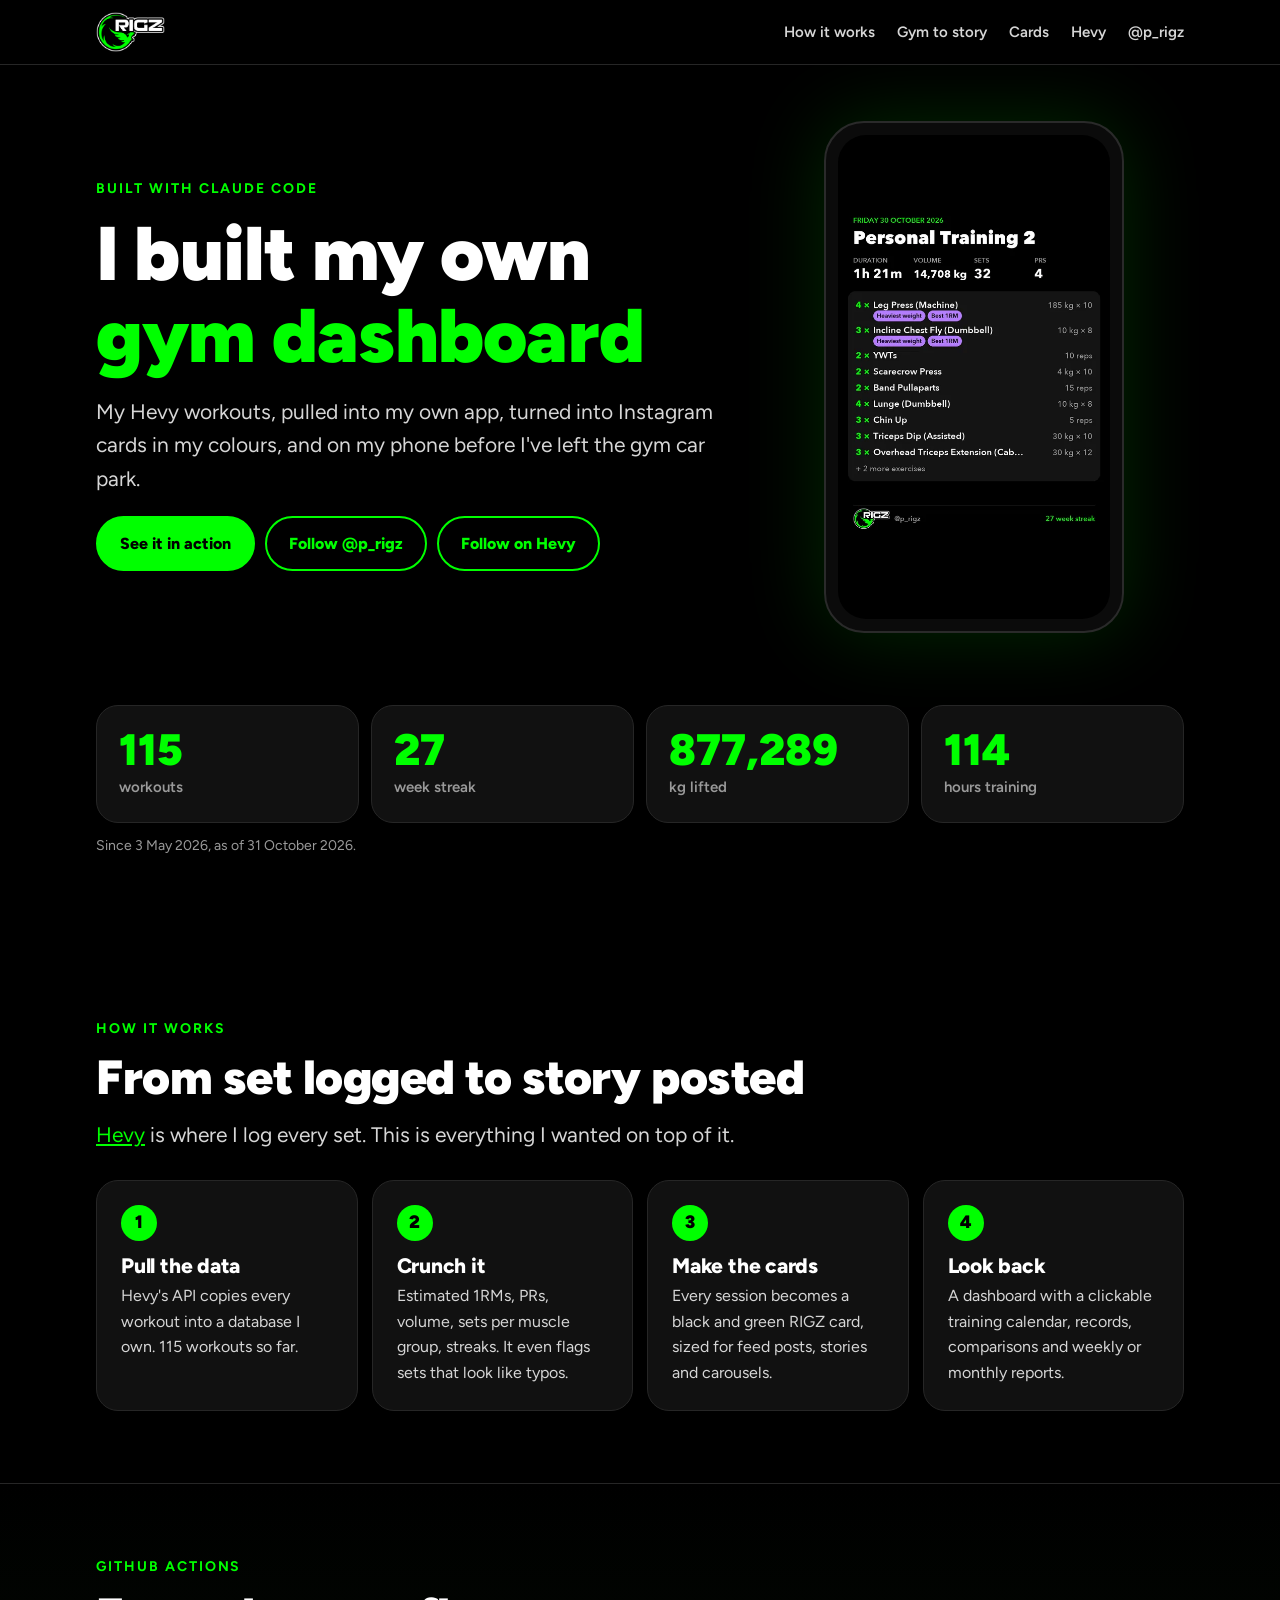
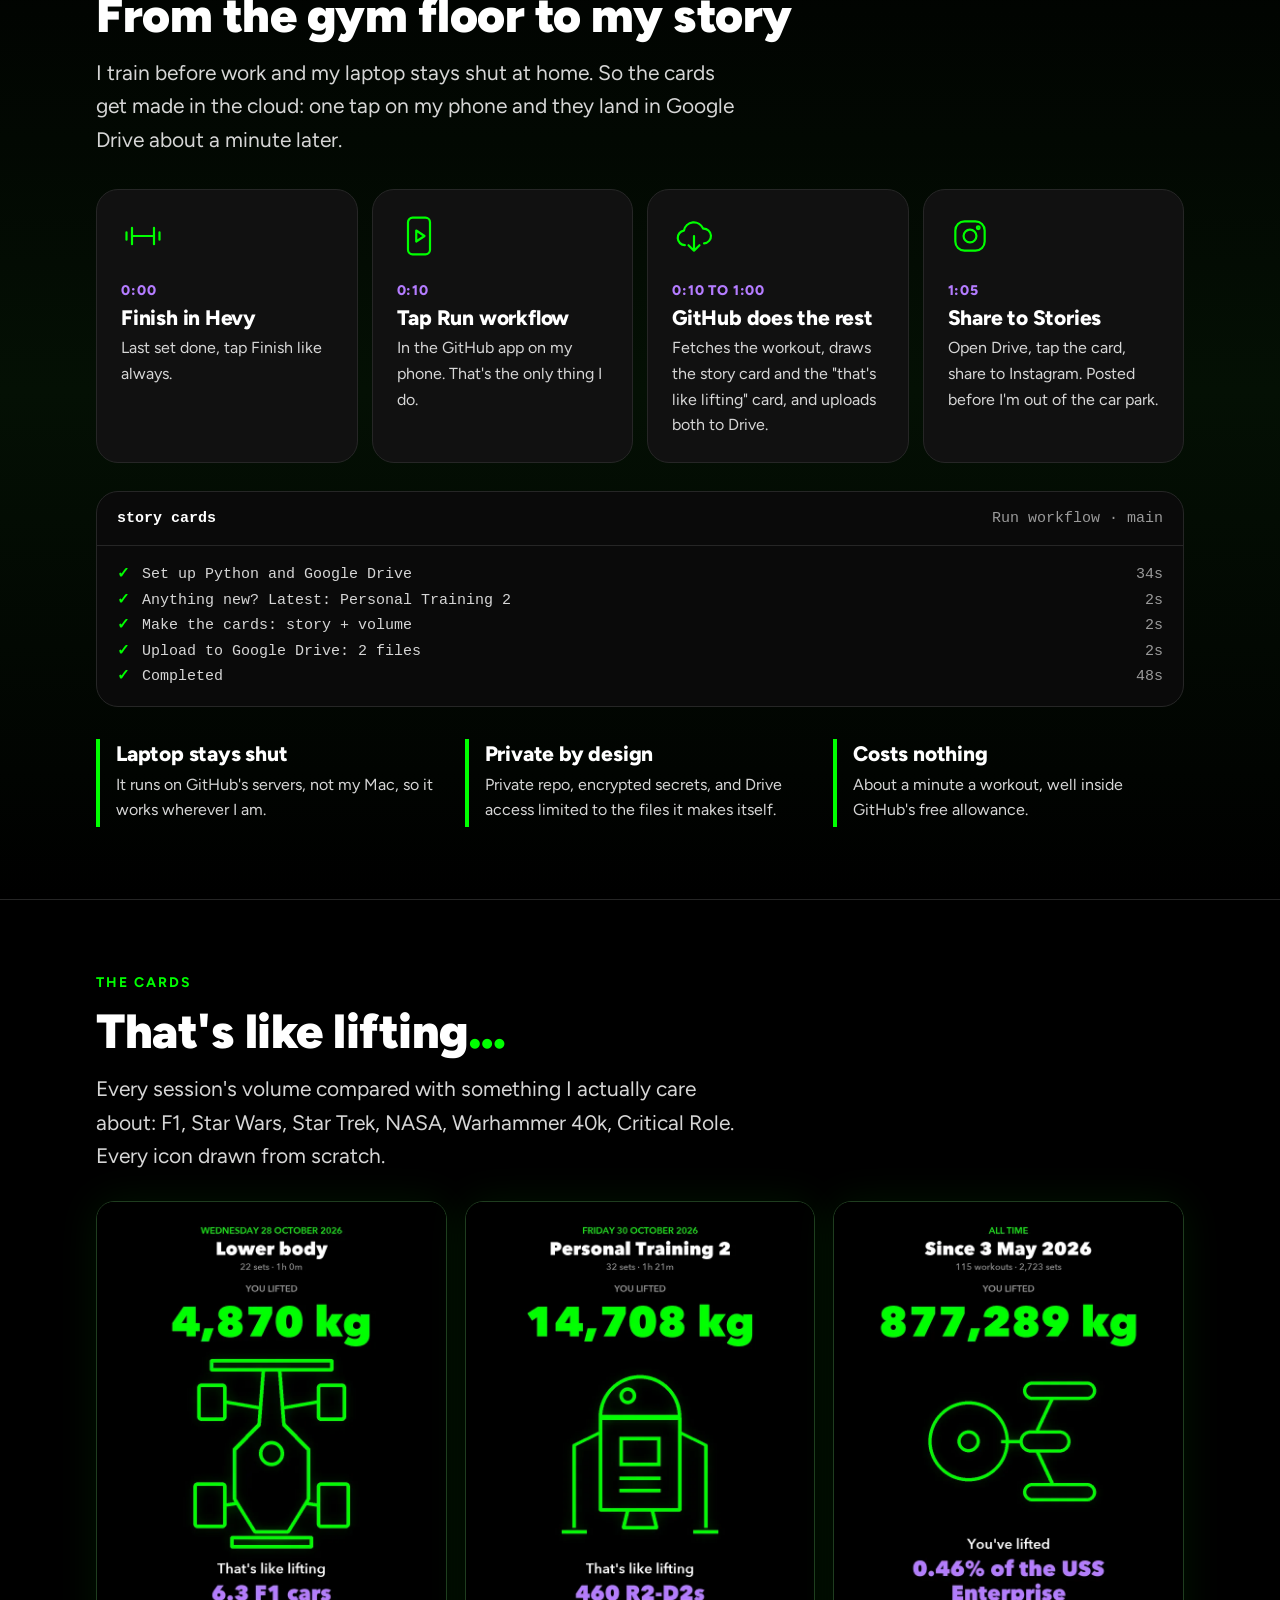
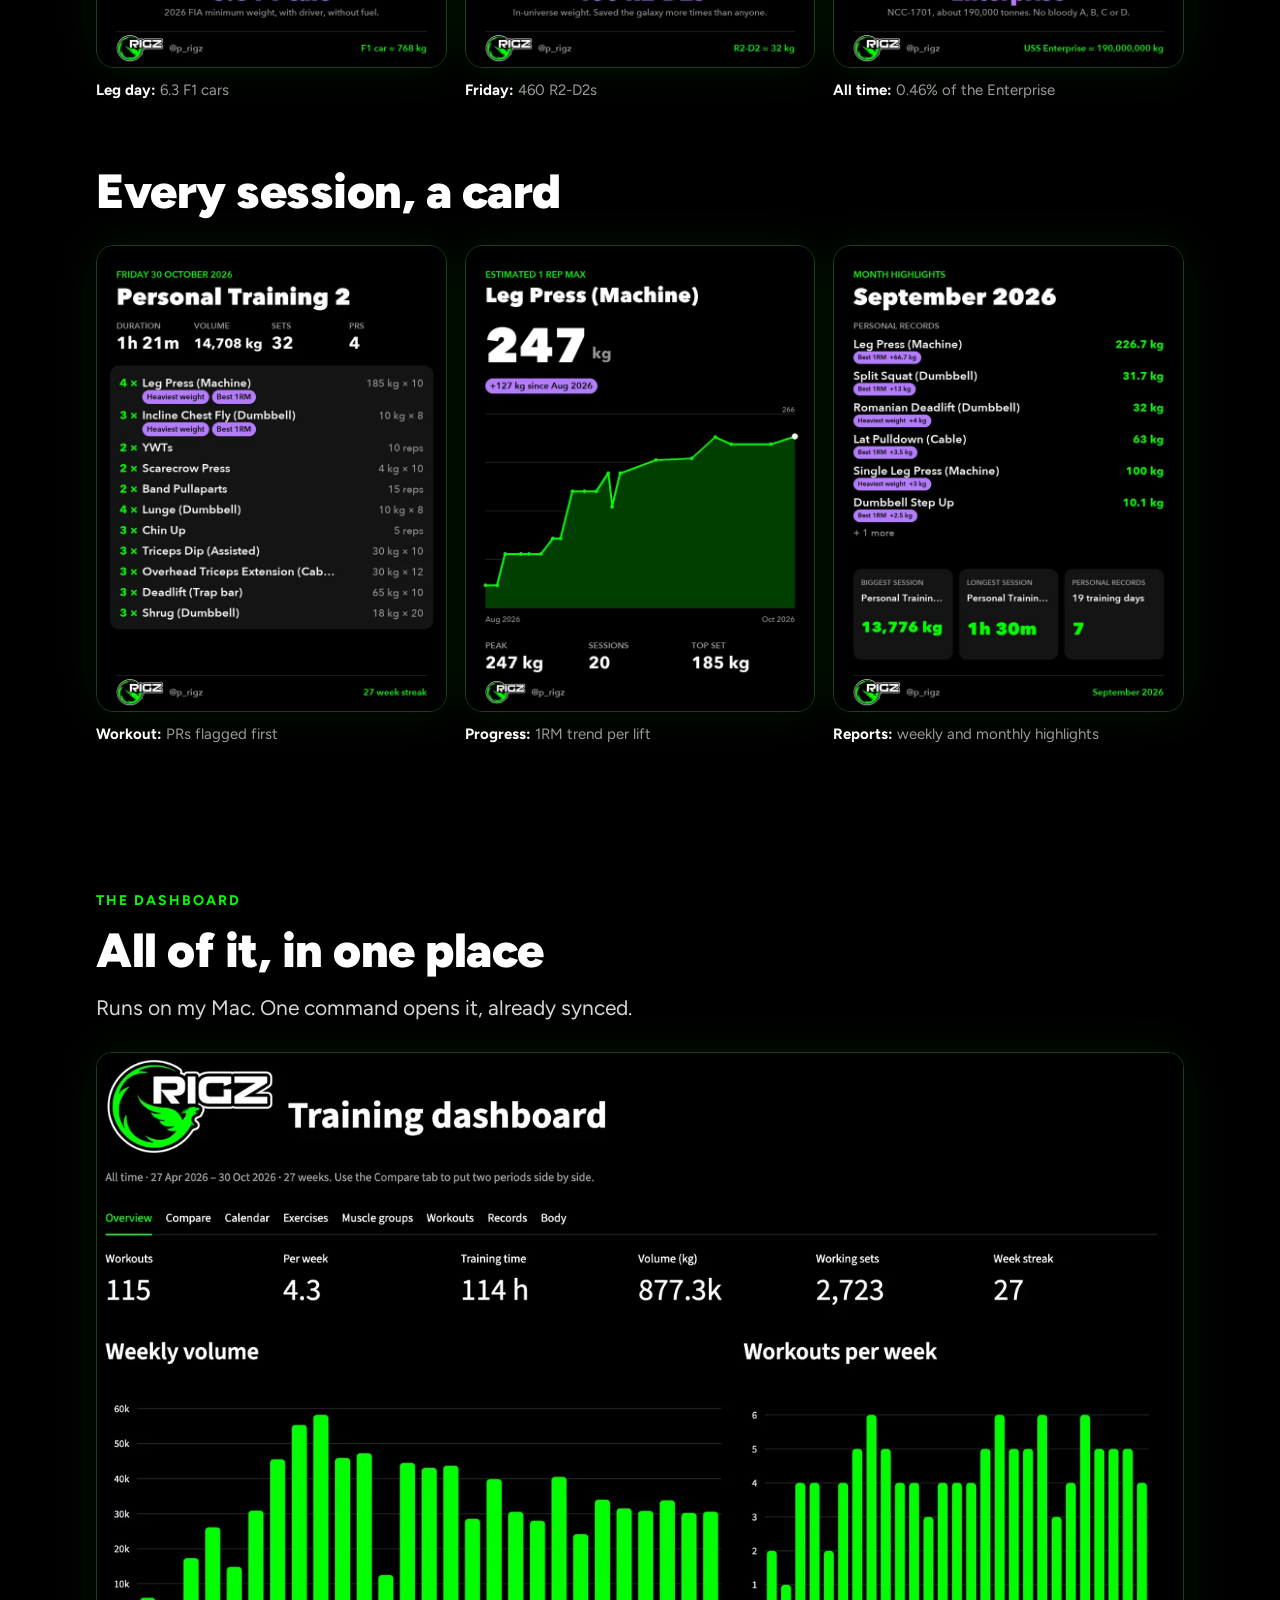
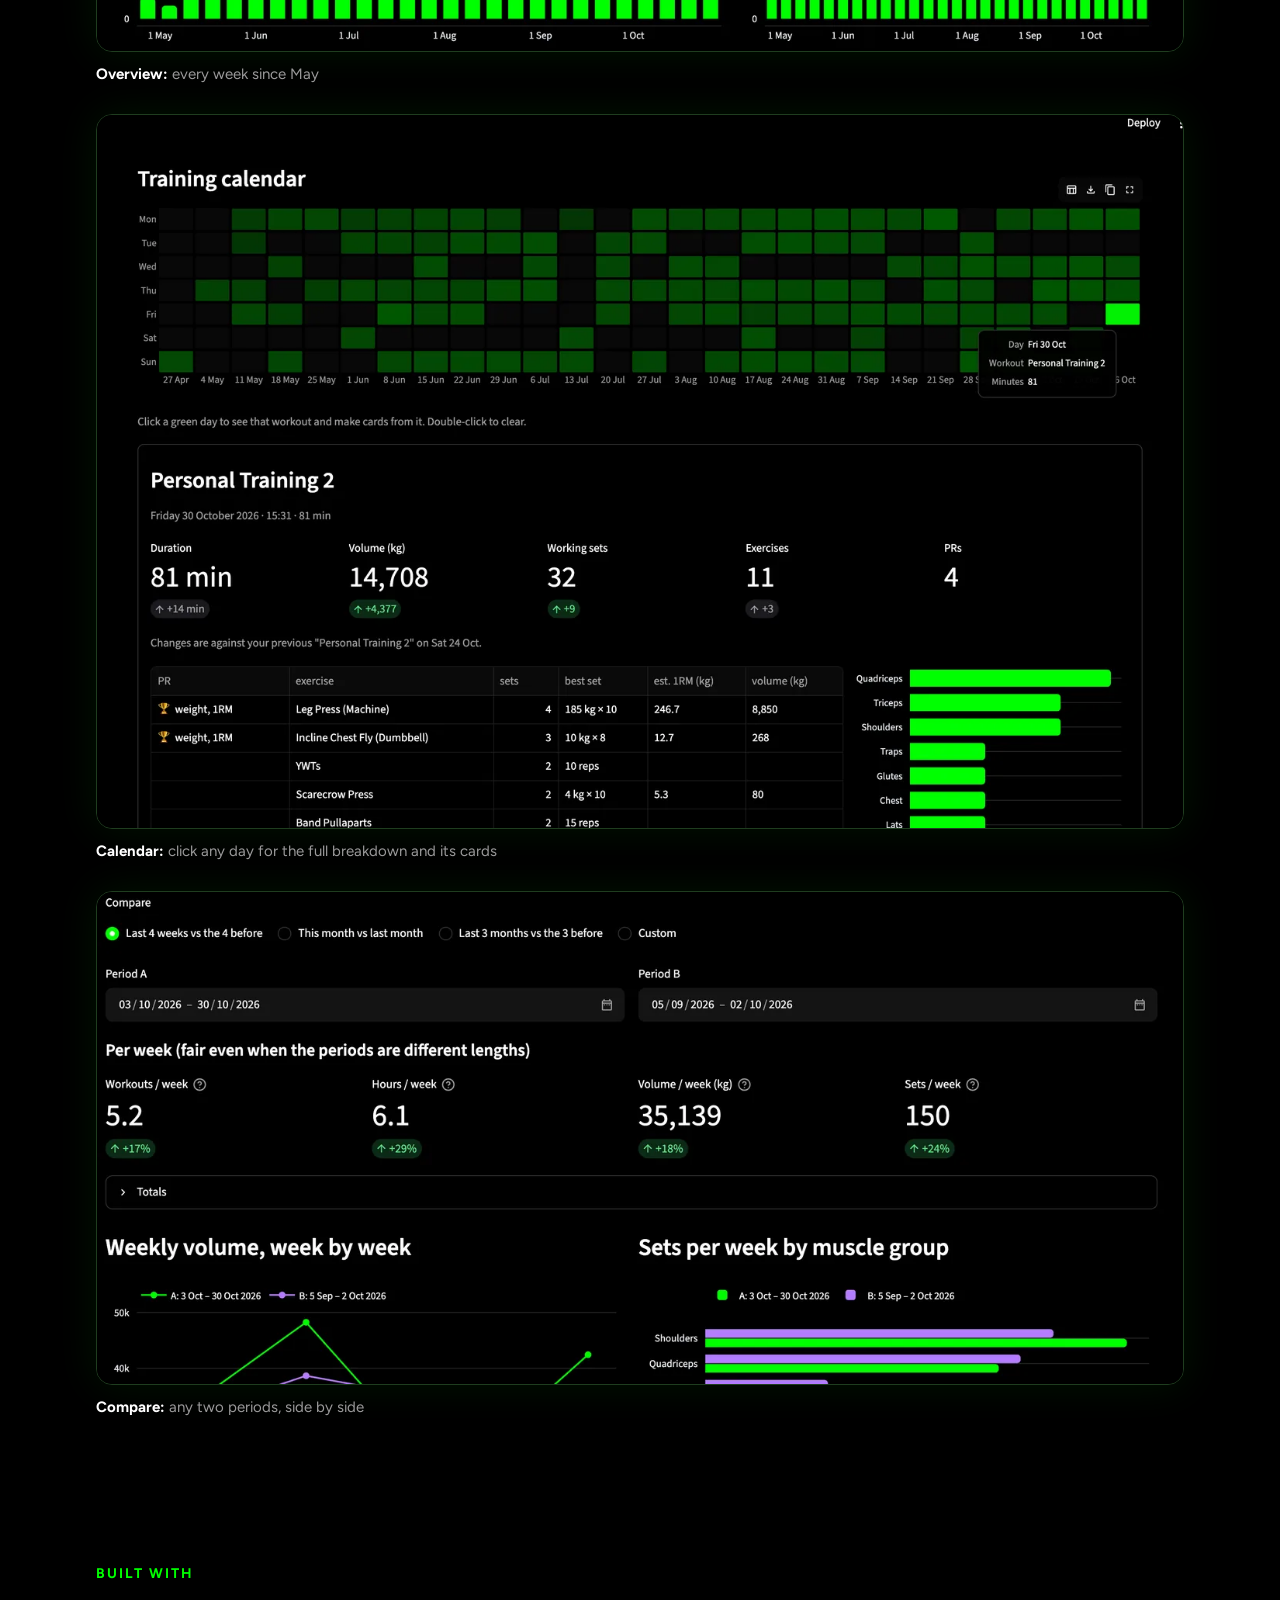
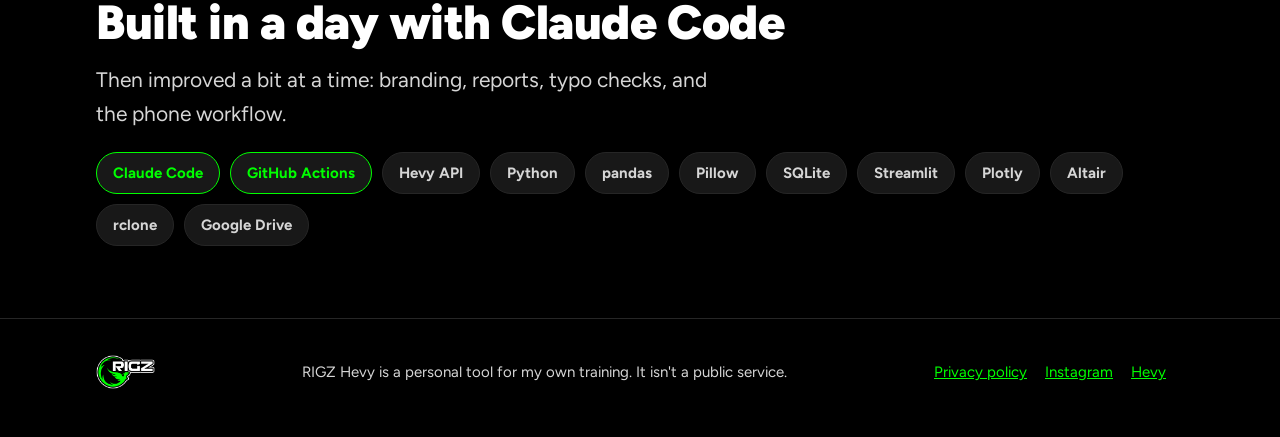
==== index.html @ 4d1dce76 "Link Hevy profile in header, hero, how it works, footer and README Co-Authored-By: Claude Opus 5.5 <" ====
<!doctype html>
<html lang="en">
<head>
<meta charset="utf-8">
<meta name="viewport" content="width=device-width, initial-scale=1">
<title>RIGZ Hevy · I built my own gym dashboard</title>
<meta name="description" content="RIGZ Hevy: a personal tool that turns my Hevy workouts into stats, a dashboard and Instagram cards, straight from my phone.">
<meta property="og:title" content="I built my own gym dashboard">
<meta property="og:description" content="My Hevy workouts, made into Instagram cards straight from my phone.">
<meta property="og:image" content="https://p-rigz.github.io/img/og.png">
<meta property="og:url" content="https://p-rigz.github.io/">
<meta name="twitter:card" content="summary_large_image">
<meta name="theme-color" content="#000000">
<link rel="icon" href="img/favicon.png">
<link rel="stylesheet" href="style.css">
</head>
<body>

<header class="top">
  <div class="wrap">
    <a href="#"><img src="img/logo.png" alt="RIGZ" width="70" height="40"></a>
    <nav>
      <a class="hide-sm" href="#how">How it works</a>
      <a class="hide-sm" href="#gym">Gym to story</a>
      <a class="hide-sm" href="#cards">Cards</a>
      <a href="https://hevy.com/user/prigz">Hevy</a>
      <a href="https://www.instagram.com/p_rigz/">@p_rigz</a>
    </nav>
  </div>
</header>

<section class="hero">
  <div class="wrap grid">
    <div>
      <p class="kicker">Built with Claude Code</p>
      <h1>I built my own <span class="g">gym dashboard</span></h1>
      <p class="lead">My Hevy workouts, pulled into my own app, turned into Instagram cards in my colours, and on my phone before I've left the gym car park.</p>
      <a class="btn solid" href="#gym">See it in action</a><a class="btn ghost" href="https://www.instagram.com/p_rigz/">Follow @p_rigz</a><a class="btn ghost" href="https://hevy.com/user/prigz">Follow on Hevy</a>
    </div>
    <div class="phone">
      <img src="img/story.webp" alt="Story card for Personal Training 2: 1 hour 21 minutes, 14,708 kg, 32 sets, 4 PRs, with every exercise and best set listed" width="540" height="960" fetchpriority="high">
    </div>
  </div>
</section>

<section style="padding-top: 0">
  <div class="wrap">
    <div class="stats">
      <div class="stat"><b>115</b><span>workouts</span></div>
      <div class="stat"><b>27</b><span>week streak</span></div>
      <div class="stat"><b>877,289</b><span>kg lifted</span></div>
      <div class="stat"><b>114</b><span>hours training</span></div>
    </div>
    <p class="note">Since 3 May 2026, as of 31 October 2026.</p>
  </div>
</section>

<section id="how">
  <div class="wrap">
    <p class="kicker">How it works</p>
    <h2>From set logged to story posted</h2>
    <p class="lead"><a href="https://hevy.com/user/prigz">Hevy</a> is where I log every set. This is everything I wanted on top of it.</p>
    <div class="steps">
      <div class="step"><div class="n">1</div><h3>Pull the data</h3><p>Hevy's API copies every workout into a database I own. 115 workouts so far.</p></div>
      <div class="step"><div class="n">2</div><h3>Crunch it</h3><p>Estimated 1RMs, PRs, volume, sets per muscle group, streaks. It even flags sets that look like typos.</p></div>
      <div class="step"><div class="n">3</div><h3>Make the cards</h3><p>Every session becomes a black and green RIGZ card, sized for feed posts, stories and carousels.</p></div>
      <div class="step"><div class="n">4</div><h3>Look back</h3><p>A dashboard with a clickable training calendar, records, comparisons and weekly or monthly reports.</p></div>
    </div>
  </div>
</section>

<section id="gym" class="feature">
  <div class="wrap">
    <p class="kicker">GitHub Actions</p>
    <h2>From the gym floor to my story</h2>
    <p class="lead">I train before work and my laptop stays shut at home. So the cards get made in the cloud: one tap on my phone and they land in Google Drive about a minute later.</p>

    <div class="flow">
      <div class="card">
        <svg viewBox="0 0 48 48" aria-hidden="true"><path d="M6 20v8M12 15v18M12 24h24M36 15v18M42 20v8"/></svg>
        <div class="when">0:00</div>
        <h3>Finish in Hevy</h3>
        <p>Last set done, tap Finish like always.</p>
      </div>
      <div class="card">
        <svg viewBox="0 0 48 48" aria-hidden="true"><rect x="12" y="4" width="24" height="40" rx="5"/><path d="M21 18l9 6-9 6z"/></svg>
        <div class="when">0:10</div>
        <h3>Tap Run workflow</h3>
        <p>In the GitHub app on my phone. That's the only thing I do.</p>
      </div>
      <div class="card">
        <svg viewBox="0 0 48 48" aria-hidden="true"><path d="M14 34a8 8 0 0 1-1-15.9A11 11 0 0 1 34 16a8 8 0 0 1 1 16"/><path d="M24 24v16M18 34l6 6 6-6"/></svg>
        <div class="when">0:10 to 1:00</div>
        <h3>GitHub does the rest</h3>
        <p>Fetches the workout, draws the story card and the "that's like lifting" card, and uploads both to Drive.</p>
      </div>
      <div class="card">
        <svg viewBox="0 0 48 48" aria-hidden="true"><rect x="8" y="8" width="32" height="32" rx="10"/><circle cx="24" cy="24" r="7"/><circle cx="33" cy="15" r="1.5"/></svg>
        <div class="when">1:05</div>
        <h3>Share to Stories</h3>
        <p>Open Drive, tap the card, share to Instagram. Posted before I'm out of the car park.</p>
      </div>
    </div>

    <div class="run" role="img" aria-label="A real workflow run: set up, check for a new workout, make the cards, upload to Google Drive, completed in 48 seconds">
      <div class="bar"><b>story cards</b><span>Run workflow · main</span></div>
      <ol>
        <li>Set up Python and Google Drive <span>34s</span></li>
        <li>Anything new? Latest: Personal Training 2 <span>2s</span></li>
        <li>Make the cards: story + volume <span>2s</span></li>
        <li>Upload to Google Drive: 2 files <span>2s</span></li>
        <li>Completed <span>48s</span></li>
      </ol>
    </div>

    <div class="points">
      <div><h3>Laptop stays shut</h3><p>It runs on GitHub's servers, not my Mac, so it works wherever I am.</p></div>
      <div><h3>Private by design</h3><p>Private repo, encrypted secrets, and Drive access limited to the files it makes itself.</p></div>
      <div><h3>Costs nothing</h3><p>About a minute a workout, well inside GitHub's free allowance.</p></div>
    </div>
  </div>
</section>

<section id="cards">
  <div class="wrap">
    <p class="kicker">The cards</p>
    <h2>That's like lifting<span class="g">…</span></h2>
    <p class="lead">Every session's volume compared with something I actually care about: F1, Star Wars, Star Trek, NASA, Warhammer 40k, Critical Role. Every icon drawn from scratch.</p>
    <div class="gallery">
      <figure><img src="img/vol-f1.webp" alt="Volume card: 4,870 kg is like lifting 6.3 F1 cars" width="720" height="960" loading="lazy"><figcaption><b>Leg day:</b> 6.3 F1 cars</figcaption></figure>
      <figure><img src="img/vol-r2d2.webp" alt="Volume card: 14,708 kg is like lifting 460 R2-D2s" width="720" height="960" loading="lazy"><figcaption><b>Friday:</b> 460 R2-D2s</figcaption></figure>
      <figure><img src="img/vol-enterprise.webp" alt="Volume card: 877,289 kg all time is 0.46% of the USS Enterprise" width="720" height="960" loading="lazy"><figcaption><b>All time:</b> 0.46% of the Enterprise</figcaption></figure>
    </div>

    <h2 class="subhead">Every session, a card</h2>
    <div class="gallery">
      <figure><img src="img/workout.webp" alt="Workout card listing each exercise with PRs flagged first" width="720" height="960" loading="lazy"><figcaption><b>Workout:</b> PRs flagged first</figcaption></figure>
      <figure><img src="img/progress.webp" alt="Progress card: Leg Press estimated 1RM trend" width="720" height="960" loading="lazy"><figcaption><b>Progress:</b> 1RM trend per lift</figcaption></figure>
      <figure><img src="img/highlights.webp" alt="Monthly highlights card for September 2026 listing personal records" width="720" height="960" loading="lazy"><figcaption><b>Reports:</b> weekly and monthly highlights</figcaption></figure>
    </div>
  </div>
</section>

<section id="dashboard">
  <div class="wrap">
    <p class="kicker">The dashboard</p>
    <h2>All of it, in one place</h2>
    <p class="lead">Runs on my Mac. One command opens it, already synced.</p>
    <div class="shots">
      <figure><img src="img/dash-overview.webp" alt="Dashboard overview: 115 workouts, 4.3 per week, 114 hours, weekly volume and workouts per week charts" width="1400" height="771" loading="lazy"><figcaption><b>Overview:</b> every week since May</figcaption></figure>
      <figure><img src="img/dash-calendar.webp" alt="Training calendar with a day selected, showing that session's stats and exercises" width="1400" height="919" loading="lazy"><figcaption><b>Calendar:</b> click any day for the full breakdown and its cards</figcaption></figure>
      <figure><img src="img/dash-compare.webp" alt="Compare tab: last 4 weeks against the 4 before, per-week rates and charts" width="1400" height="634" loading="lazy"><figcaption><b>Compare:</b> any two periods, side by side</figcaption></figure>
    </div>
  </div>
</section>

<section id="built">
  <div class="wrap">
    <p class="kicker">Built with</p>
    <h2>Built in a day with Claude Code</h2>
    <p class="lead">Then improved a bit at a time: branding, reports, typo checks, and the phone workflow.</p>
    <div class="chips">
      <span class="hl">Claude Code</span><span class="hl">GitHub Actions</span><span>Hevy API</span><span>Python</span><span>pandas</span>
      <span>Pillow</span><span>SQLite</span><span>Streamlit</span><span>Plotly</span><span>Altair</span><span>rclone</span><span>Google Drive</span>
    </div>
  </div>
</section>

<footer>
  <div class="wrap">
    <img src="img/logo.png" alt="RIGZ" width="59" height="34">
    <p style="margin:0">RIGZ Hevy is a personal tool for my own training. It isn't a public service.</p>
    <nav><a href="privacy.html">Privacy policy</a><a href="https://www.instagram.com/p_rigz/">Instagram</a><a href="https://hevy.com/user/prigz">Hevy</a></nav>
  </div>
</footer>

</body>
</html>
---- style.css ----
@font-face {
  font-family: "Figtree";
  src: url("fonts/Figtree.ttf") format("truetype");
  font-weight: 300 900;
  font-display: swap;
}

:root {
  color-scheme: dark;
  --bg: #000;
  --panel: #111;
  --panel-2: #181818;
  --line: #262626;
  --text: #fff;
  --soft: #d6d6d6;
  --muted: #9a9a9a;
  --green: #00ff00;
  --violet: #b47cff;
  --radius: 22px;
}

* { box-sizing: border-box; }
html { scroll-behavior: smooth; }
body {
  margin: 0;
  background: var(--bg);
  color: var(--text);
  font: 18px/1.6 "Figtree", -apple-system, "Segoe UI", Roboto, Helvetica, Arial, sans-serif;
  -webkit-font-smoothing: antialiased;
}
img { max-width: 100%; height: auto; display: block; }
a { color: var(--green); }
.g { color: var(--green); }
.v { color: var(--violet); }

.wrap { max-width: 1120px; margin: 0 auto; padding: 0 16px; }
section { padding: 72px 0; }
.kicker {
  font-size: 14px; font-weight: 700; letter-spacing: .14em; text-transform: uppercase;
  color: var(--green); margin: 0 0 12px;
}
h1, h2, h3 { line-height: 1.08; margin: 0; letter-spacing: -0.01em; }
h1 { font-size: clamp(40px, 8vw, 76px); font-weight: 900; }
h2 { font-size: clamp(30px, 5vw, 48px); font-weight: 900; margin-bottom: 14px; }
h3 { font-size: 21px; font-weight: 800; margin-bottom: 6px; }
p { color: var(--soft); margin: 0 0 16px; }
.lead { font-size: clamp(18px, 2.4vw, 21px); max-width: 640px; }

/* Header */
.top {
  position: sticky; top: 0; z-index: 10;
  background: rgba(0, 0, 0, .82); backdrop-filter: blur(10px);
  border-bottom: 1px solid var(--line);
}
.top .wrap { display: flex; align-items: center; justify-content: space-between; height: 64px; }
.top img { height: 40px; width: auto; }
.top nav { display: flex; gap: 22px; align-items: center; }
.top nav a { color: var(--soft); text-decoration: none; font-size: 15px; font-weight: 600; }
.top nav a:hover { color: var(--green); }
.top nav .hide-sm { display: none; }
@media (min-width: 760px) { .top nav .hide-sm { display: inline; } }

.btn {
  display: inline-block; padding: 13px 22px; border-radius: 999px; font-weight: 800; font-size: 16px;
  text-decoration: none; border: 2px solid var(--green); margin: 4px 10px 4px 0;
}
.btn.solid { background: var(--green); color: #000; }
.btn.ghost { color: var(--green); }

/* Hero */
.hero { padding-top: 56px; }
.hero .grid { display: grid; gap: 40px; align-items: center; }
@media (min-width: 900px) { .hero .grid { grid-template-columns: 1.2fr .8fr; } }
.hero .lead { margin-top: 18px; }
.phone {
  width: min(300px, 78vw); margin: 0 auto; padding: 12px; border-radius: 40px;
  background: #0b0b0b; border: 2px solid #2a2a2a;
  box-shadow: 0 0 80px rgba(0, 255, 0, .16), 0 30px 60px rgba(0, 0, 0, .6);
}
.phone img { border-radius: 28px; }

/* Stats */
.stats { display: grid; grid-template-columns: repeat(2, 1fr); gap: 12px; }
@media (min-width: 760px) { .stats { grid-template-columns: repeat(4, 1fr); } }
.stat { background: var(--panel); border: 1px solid var(--line); border-radius: var(--radius); padding: 22px; }
.stat b { display: block; font-size: clamp(30px, 4.6vw, 44px); font-weight: 900; color: var(--green); line-height: 1; }
.stat span { color: var(--muted); font-size: 15px; font-weight: 600; }
.note { color: var(--muted); font-size: 14px; margin-top: 12px; }

/* Steps */
.steps { display: grid; gap: 14px; margin-top: 28px; }
@media (min-width: 760px) { .steps { grid-template-columns: repeat(2, 1fr); } }
@media (min-width: 1040px) { .steps { grid-template-columns: repeat(4, 1fr); } }
.step { background: var(--panel); border: 1px solid var(--line); border-radius: var(--radius); padding: 24px; }
.step .n {
  display: inline-grid; place-items: center; width: 36px; height: 36px; border-radius: 50%;
  background: var(--green); color: #000; font-weight: 900; margin-bottom: 14px;
}
.step p { font-size: 16px; margin: 0; }

/* Gym-to-story feature */
.feature { background: linear-gradient(180deg, #000 0%, #041004 50%, #000 100%); border-block: 1px solid var(--line); }
.flow { display: grid; gap: 14px; margin-top: 32px; }
@media (min-width: 760px) { .flow { grid-template-columns: repeat(2, 1fr); } }
@media (min-width: 1040px) { .flow { grid-template-columns: repeat(4, 1fr); } }
.flow .card { background: var(--panel); border: 1px solid var(--line); border-radius: var(--radius); padding: 24px; }
.flow .card svg {
  width: 44px; height: 44px; stroke: var(--green); fill: none; stroke-width: 2.4;
  stroke-linecap: round; stroke-linejoin: round; margin-bottom: 14px;
}
.flow .card .when { color: var(--violet); font-weight: 800; font-size: 14px; letter-spacing: .06em; text-transform: uppercase; margin-bottom: 4px; }
.flow .card p { font-size: 16px; margin: 6px 0 0; }
.run {
  margin-top: 28px; background: #0a0a0a; border: 1px solid var(--line); border-radius: var(--radius);
  font: 15px/1.7 ui-monospace, SFMono-Regular, Menlo, monospace; overflow: hidden;
}
.run .bar { display: flex; justify-content: space-between; gap: 12px; padding: 14px 20px; border-bottom: 1px solid var(--line); color: var(--muted); }
.run .bar b { color: var(--text); }
.run ol { list-style: none; margin: 0; padding: 16px 20px; }
.run li { display: flex; gap: 12px; color: var(--soft); }
.run li::before { content: "\2713"; color: var(--green); font-weight: 700; }
.run li span { color: var(--muted); margin-left: auto; padding-left: 12px; white-space: nowrap; }
.points { display: grid; gap: 18px; margin-top: 32px; }
@media (min-width: 760px) { .points { grid-template-columns: repeat(3, 1fr); } }
.points div { border-left: 4px solid var(--green); padding: 4px 0 4px 16px; }
.points p { font-size: 16px; margin: 0; }

/* Gallery */
.gallery { display: grid; gap: 18px; margin-top: 28px; grid-template-columns: repeat(2, 1fr); }
@media (min-width: 900px) { .gallery { grid-template-columns: repeat(3, 1fr); } }
figure { margin: 0; }
figure img { border-radius: 18px; border: 1px solid #1f3d1f; box-shadow: 0 0 40px rgba(0, 255, 0, .08); }
figcaption { color: var(--muted); font-size: 15px; margin-top: 10px; }
figcaption b { color: var(--text); }
.subhead { margin-top: 64px; }

/* Dashboard */
.shots { display: grid; gap: 28px; margin-top: 28px; }
.shots figure img { border-radius: 16px; }

/* Built with */
.chips { display: flex; flex-wrap: wrap; gap: 10px; margin-top: 22px; }
.chips span {
  background: var(--panel-2); border: 1px solid var(--line); border-radius: 999px;
  padding: 8px 16px; font-size: 15px; font-weight: 700; color: var(--soft);
}
.chips span.hl { border-color: var(--green); color: var(--green); }

/* Footer */
footer { border-top: 1px solid var(--line); padding: 36px 0 48px; color: var(--muted); font-size: 15px; }
footer .wrap { display: flex; flex-wrap: wrap; gap: 18px; align-items: center; justify-content: space-between; }
footer img { height: 34px; width: auto; }
footer nav a { margin-right: 18px; }

/* Plain text pages (privacy.html) */
main.page { max-width: 680px; margin: 0 auto; padding: 56px 16px; }
main.page h1 { font-size: 40px; margin-bottom: 8px; }
main.page h2 { font-size: 22px; margin-top: 32px; margin-bottom: 8px; }
main.page li { color: var(--soft); }
main.page footer { border: 0; padding: 0; margin-top: 48px; }
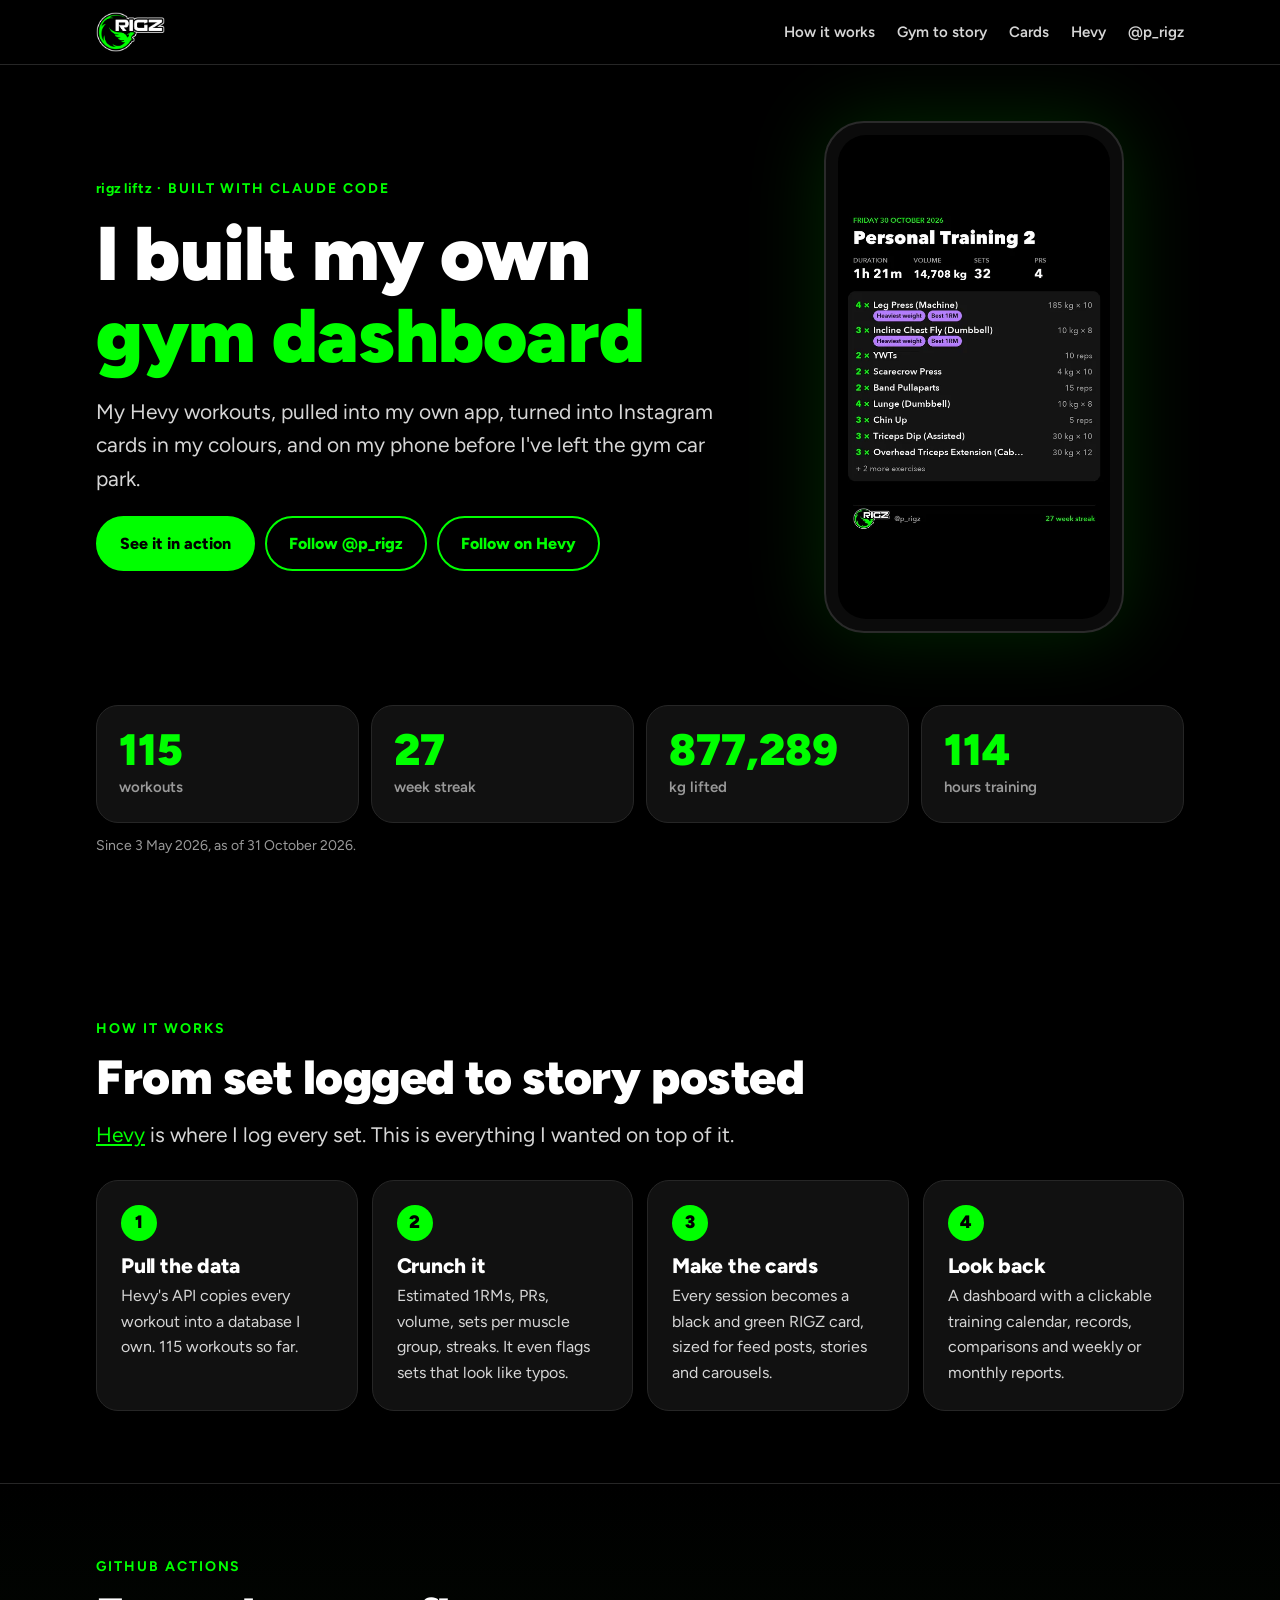
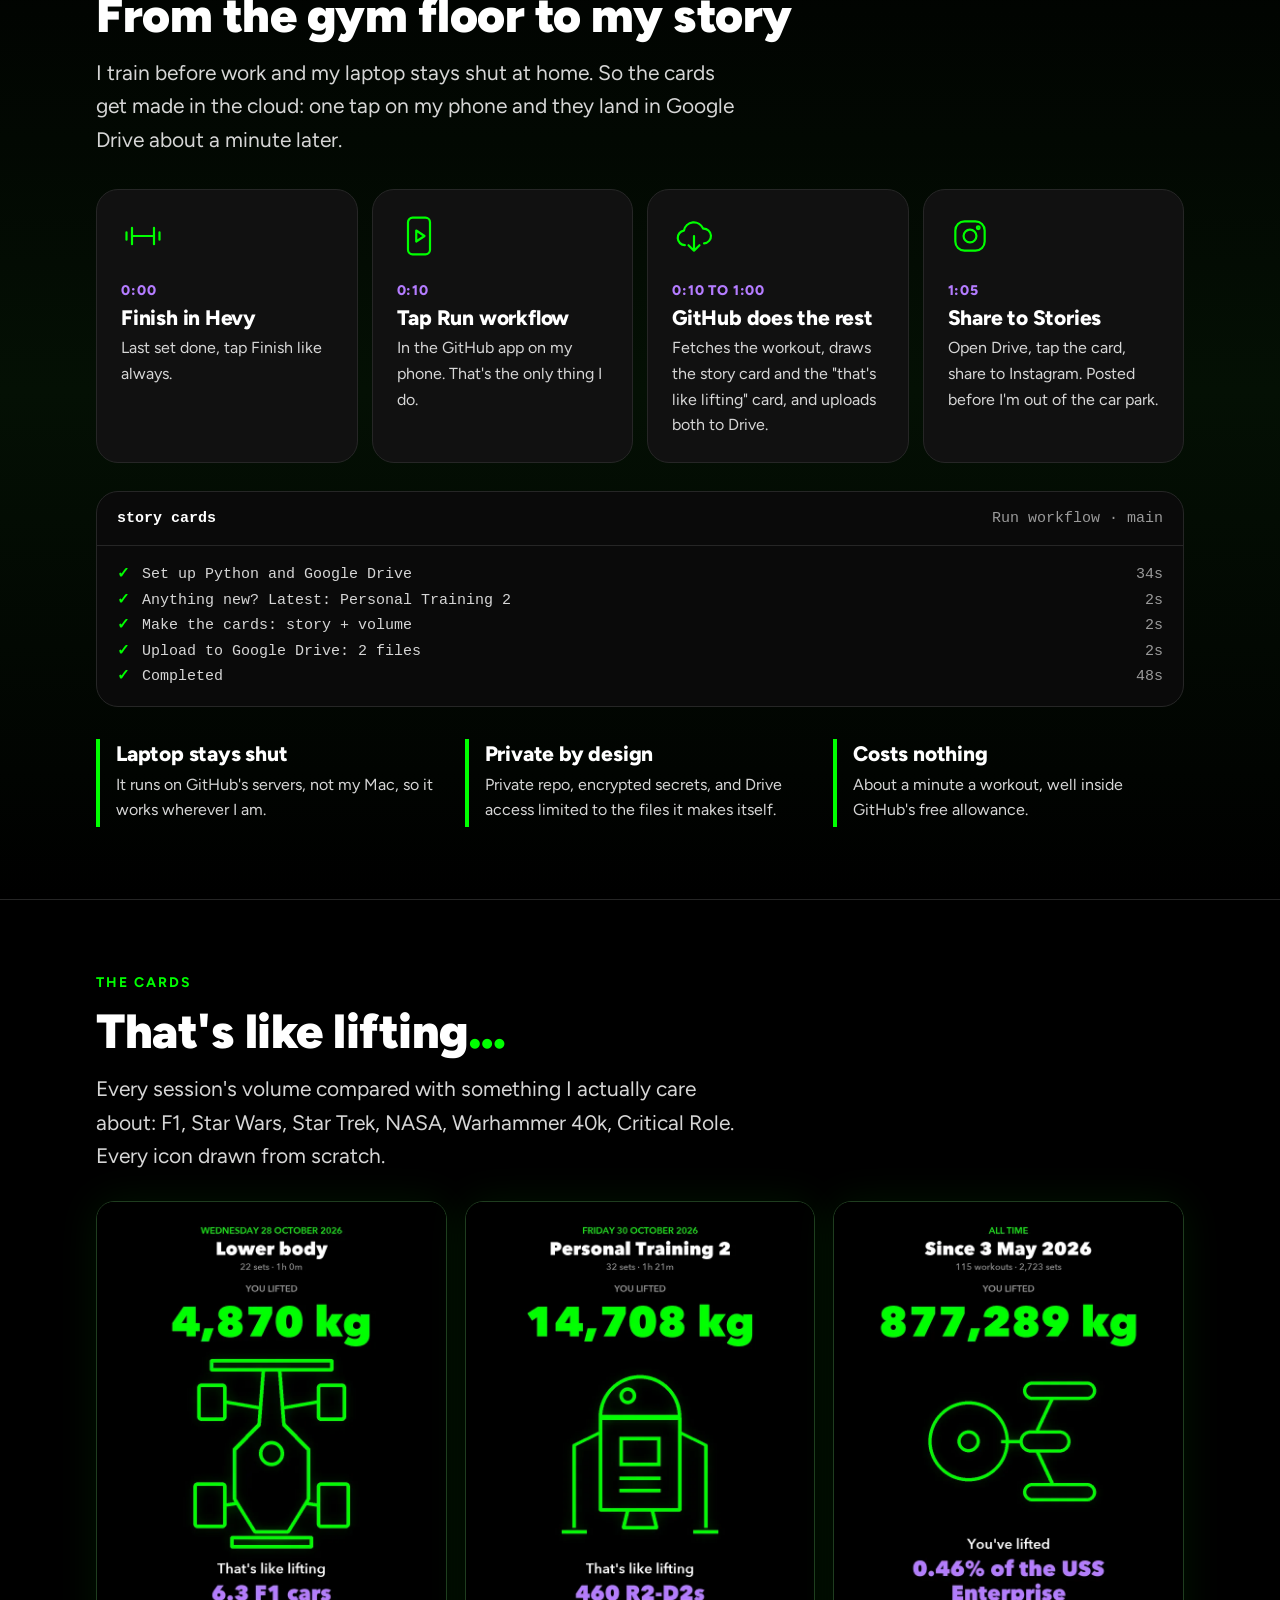
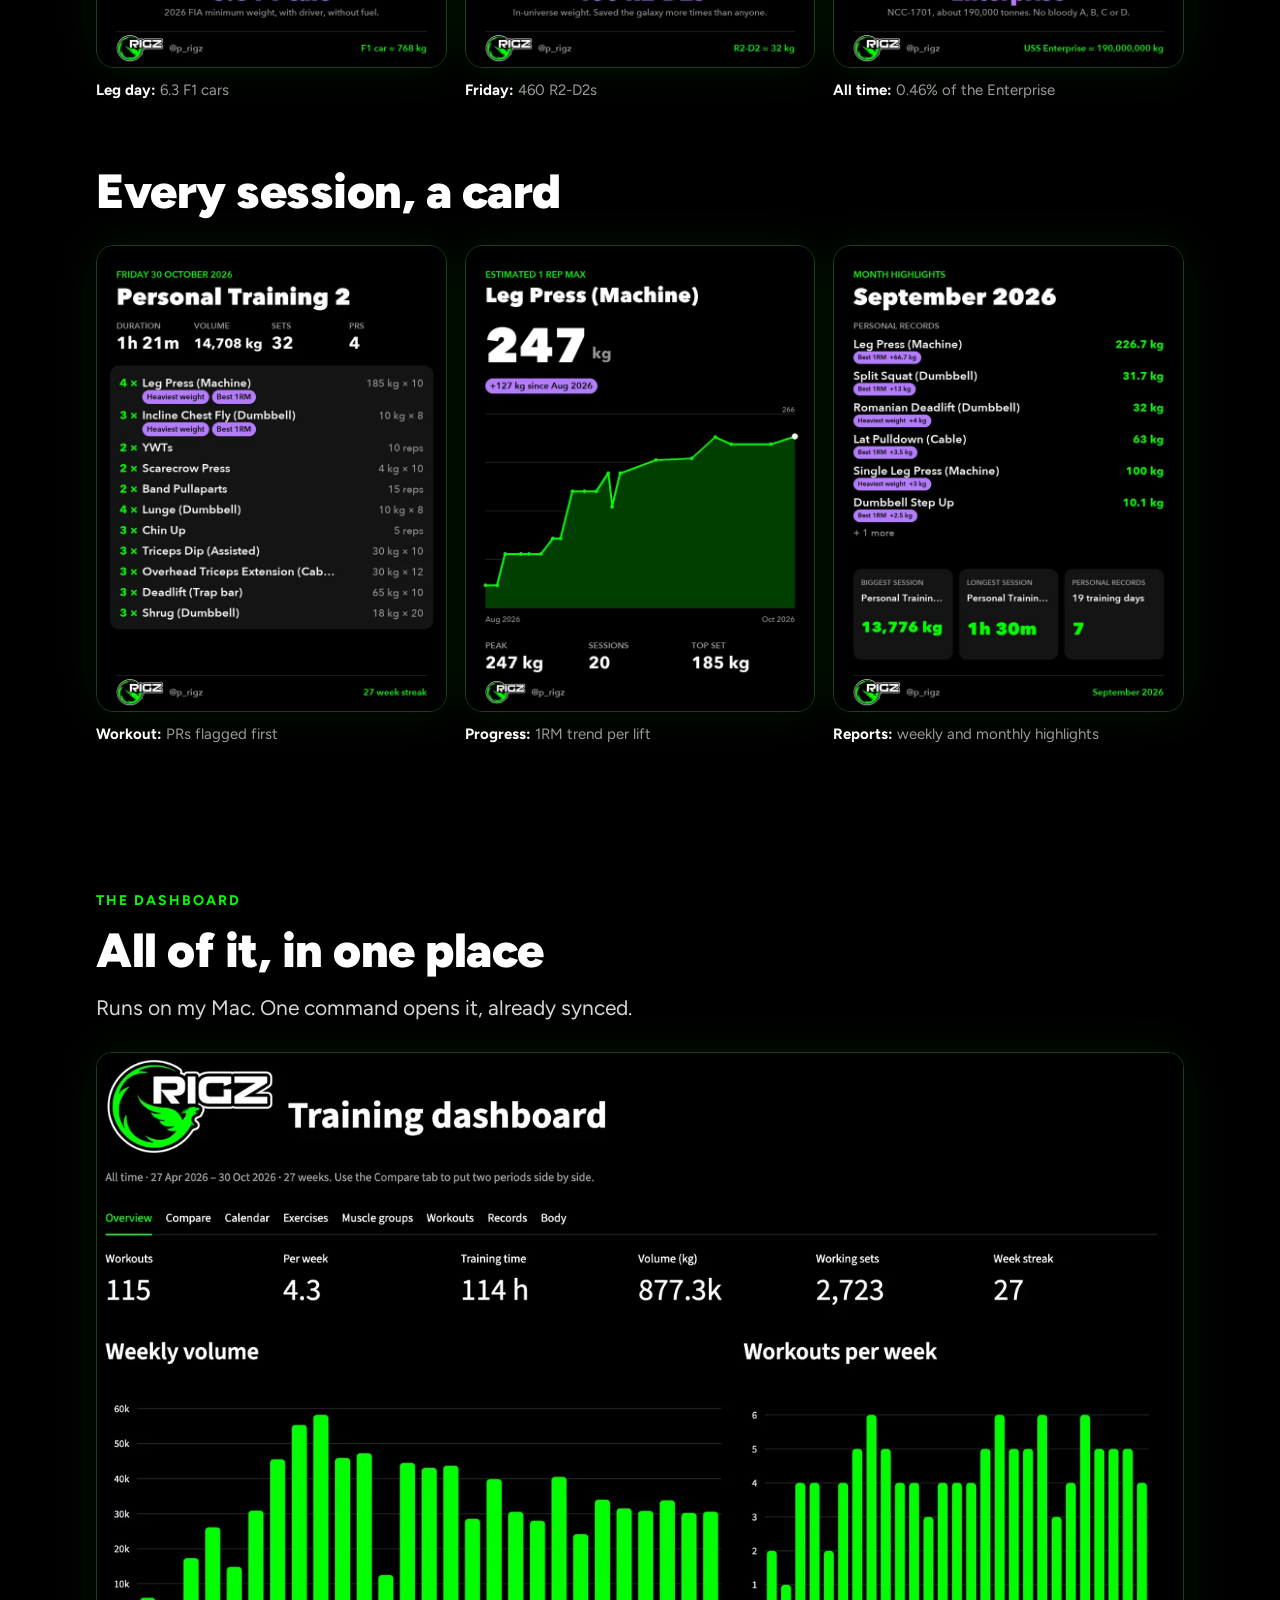
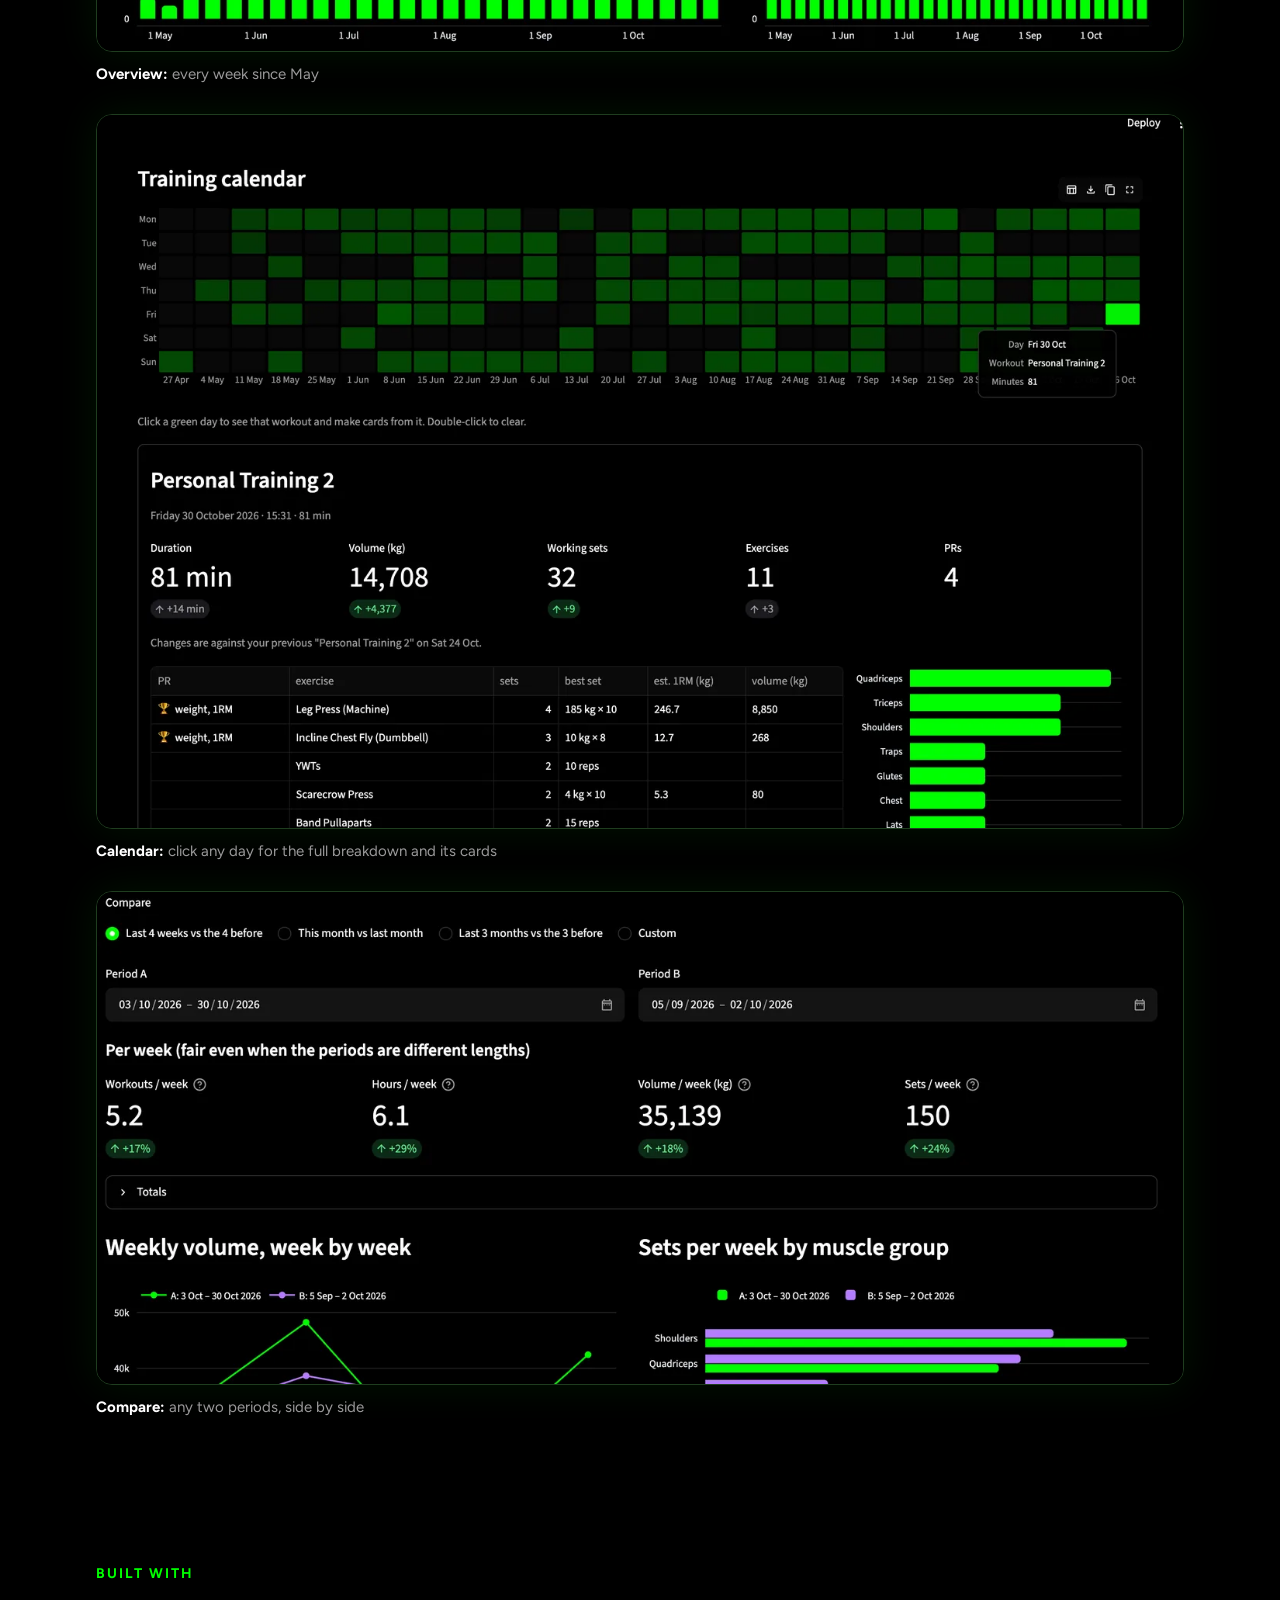
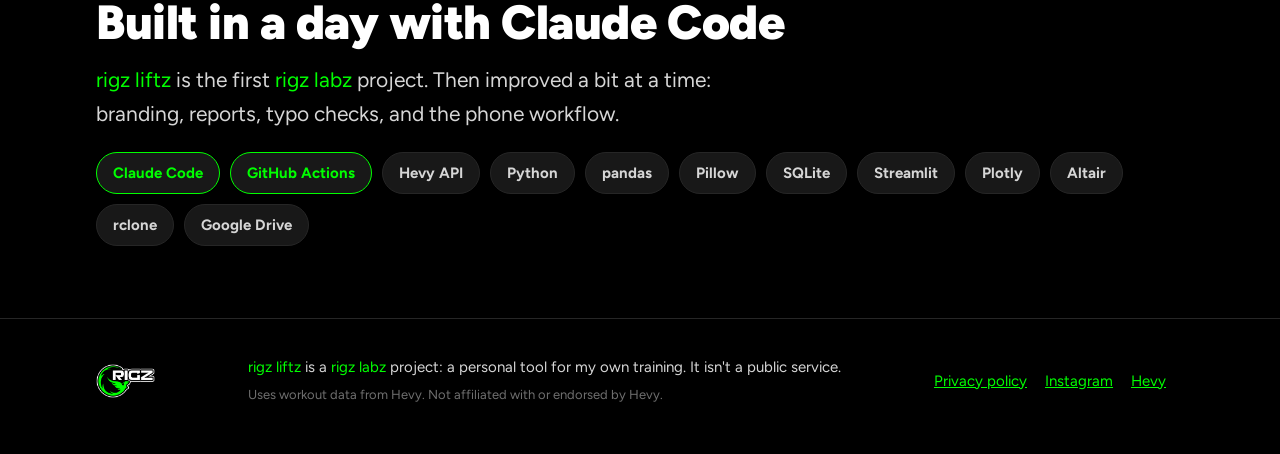
==== commit 4f63ef14: "Rename to rigz liftz, a rigz labz project; add not-affiliated-with-Hevy line Co-Authored-By: Claude " ====
--- a/index.html
+++ b/index.html
@@ -3,12 +3,13 @@
 <head>
 <meta charset="utf-8">
 <meta name="viewport" content="width=device-width, initial-scale=1">
-<title>RIGZ Hevy · I built my own gym dashboard</title>
-<meta name="description" content="RIGZ Hevy: a personal tool that turns my Hevy workouts into stats, a dashboard and Instagram cards, straight from my phone.">
+<title>rigz liftz · I built my own gym dashboard</title>
+<meta name="description" content="rigz liftz, a rigz labz project: a personal gym dashboard that turns my Hevy workouts into stats, a dashboard and Instagram cards, straight from my phone.">
 <meta property="og:title" content="I built my own gym dashboard">
 <meta property="og:description" content="My Hevy workouts, made into Instagram cards straight from my phone.">
 <meta property="og:image" content="https://p-rigz.github.io/img/og.png">
 <meta property="og:url" content="https://p-rigz.github.io/">
+<meta property="og:site_name" content="rigz labz">
 <meta name="twitter:card" content="summary_large_image">
 <meta name="theme-color" content="#000000">
 <link rel="icon" href="img/favicon.png">
@@ -32,7 +33,7 @@
 <section class="hero">
   <div class="wrap grid">
     <div>
-      <p class="kicker">Built with Claude Code</p>
+      <p class="kicker"><span class="name">rigz liftz</span> · Built with Claude Code</p>
       <h1>I built my own <span class="g">gym dashboard</span></h1>
       <p class="lead">My Hevy workouts, pulled into my own app, turned into Instagram cards in my colours, and on my phone before I've left the gym car park.</p>
       <a class="btn solid" href="#gym">See it in action</a><a class="btn ghost" href="https://www.instagram.com/p_rigz/">Follow @p_rigz</a><a class="btn ghost" href="https://hevy.com/user/prigz">Follow on Hevy</a>
@@ -158,7 +159,7 @@
   <div class="wrap">
     <p class="kicker">Built with</p>
     <h2>Built in a day with Claude Code</h2>
-    <p class="lead">Then improved a bit at a time: branding, reports, typo checks, and the phone workflow.</p>
+    <p class="lead"><span class="g">rigz liftz</span> is the first <span class="g">rigz labz</span> project. Then improved a bit at a time: branding, reports, typo checks, and the phone workflow.</p>
     <div class="chips">
       <span class="hl">Claude Code</span><span class="hl">GitHub Actions</span><span>Hevy API</span><span>Python</span><span>pandas</span>
       <span>Pillow</span><span>SQLite</span><span>Streamlit</span><span>Plotly</span><span>Altair</span><span>rclone</span><span>Google Drive</span>
@@ -169,7 +170,10 @@
 <footer>
   <div class="wrap">
     <img src="img/logo.png" alt="RIGZ" width="59" height="34">
-    <p style="margin:0">RIGZ Hevy is a personal tool for my own training. It isn't a public service.</p>
+    <div>
+      <p style="margin:0"><span class="g">rigz liftz</span> is a <span class="g">rigz labz</span> project: a personal tool for my own training. It isn't a public service.</p>
+      <p class="small">Uses workout data from Hevy. Not affiliated with or endorsed by Hevy.</p>
+    </div>
     <nav><a href="privacy.html">Privacy policy</a><a href="https://www.instagram.com/p_rigz/">Instagram</a><a href="https://hevy.com/user/prigz">Hevy</a></nav>
   </div>
 </footer>
--- a/style.css
+++ b/style.css
@@ -35,6 +35,7 @@
 
 .wrap { max-width: 1120px; margin: 0 auto; padding: 0 16px; }
 section { padding: 72px 0; }
+.kicker .name { text-transform: none; letter-spacing: .02em; }
 .kicker {
   font-size: 14px; font-weight: 700; letter-spacing: .14em; text-transform: uppercase;
   color: var(--green); margin: 0 0 12px;
@@ -151,6 +152,7 @@
 footer .wrap { display: flex; flex-wrap: wrap; gap: 18px; align-items: center; justify-content: space-between; }
 footer img { height: 34px; width: auto; }
 footer nav a { margin-right: 18px; }
+footer .small { font-size: 13px; color: #6f6f6f; margin: 6px 0 0; }
 
 /* Plain text pages (privacy.html) */
 main.page { max-width: 680px; margin: 0 auto; padding: 56px 16px; }
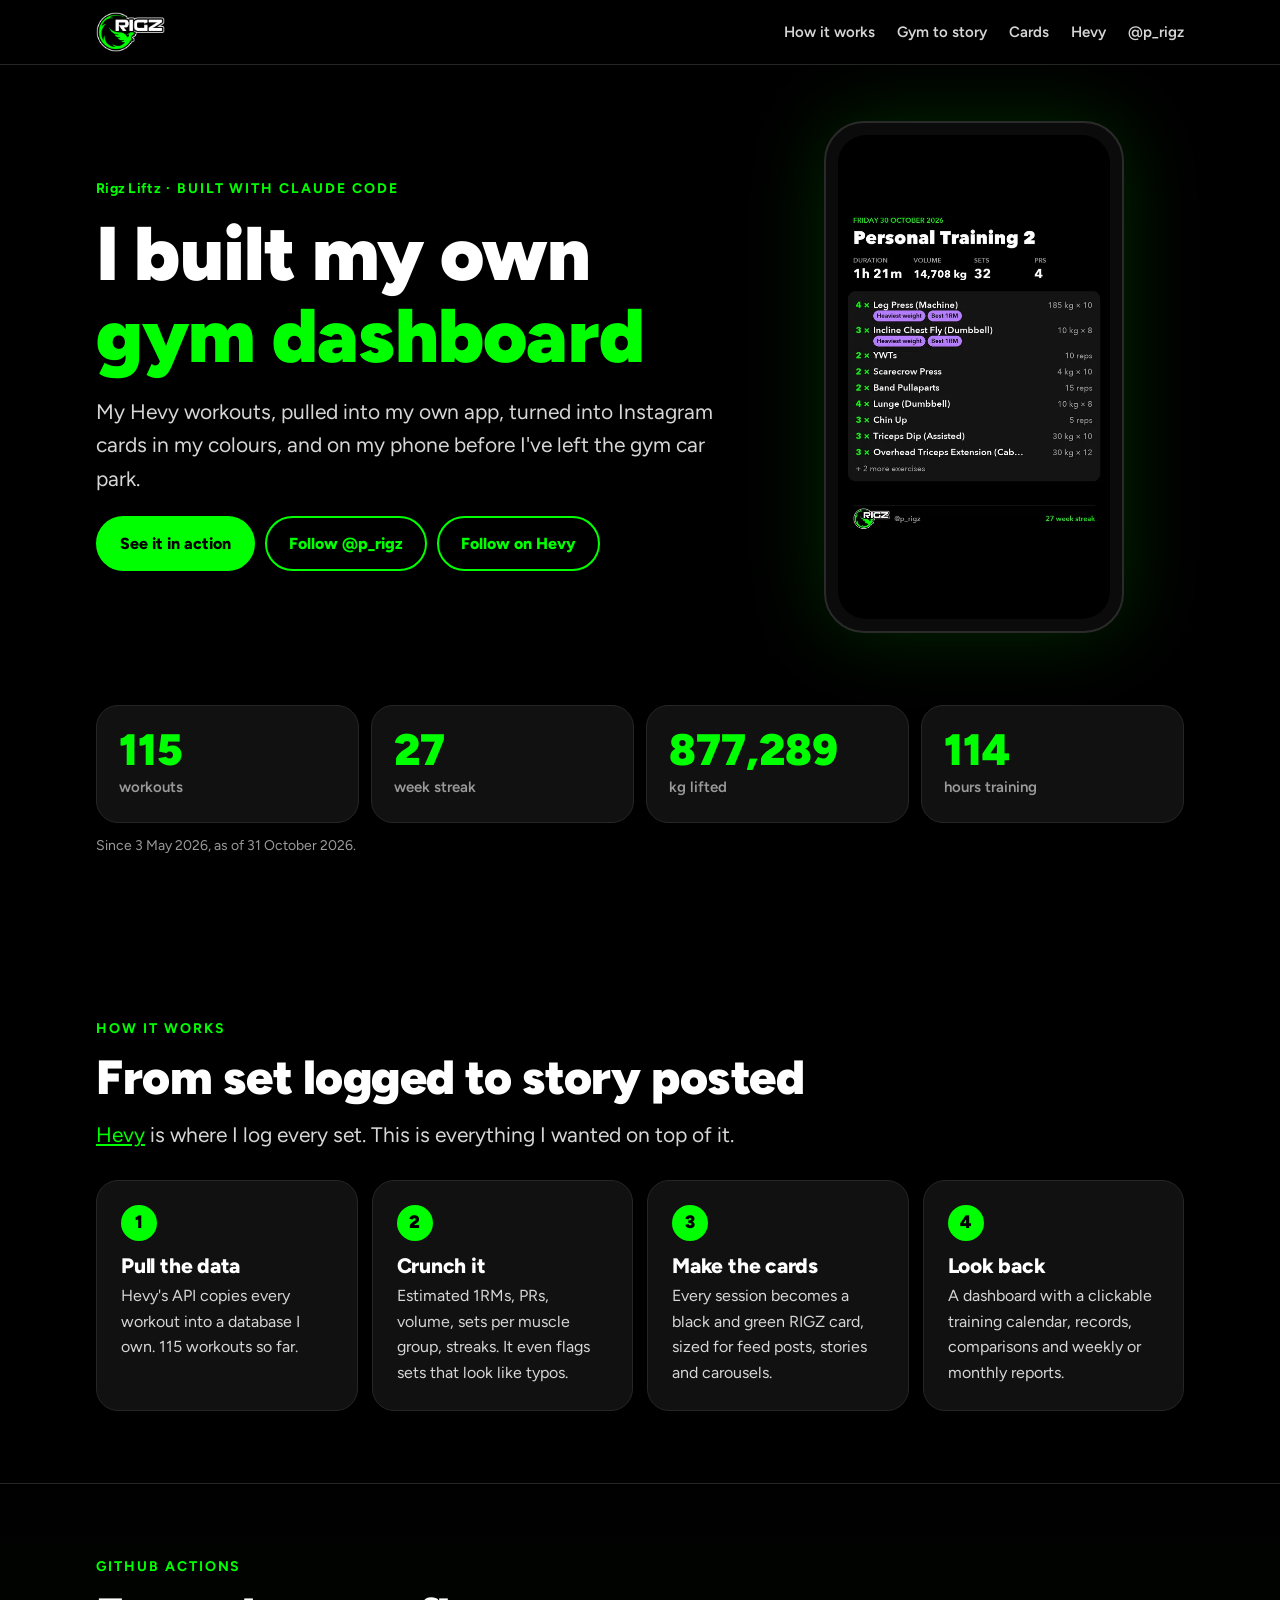
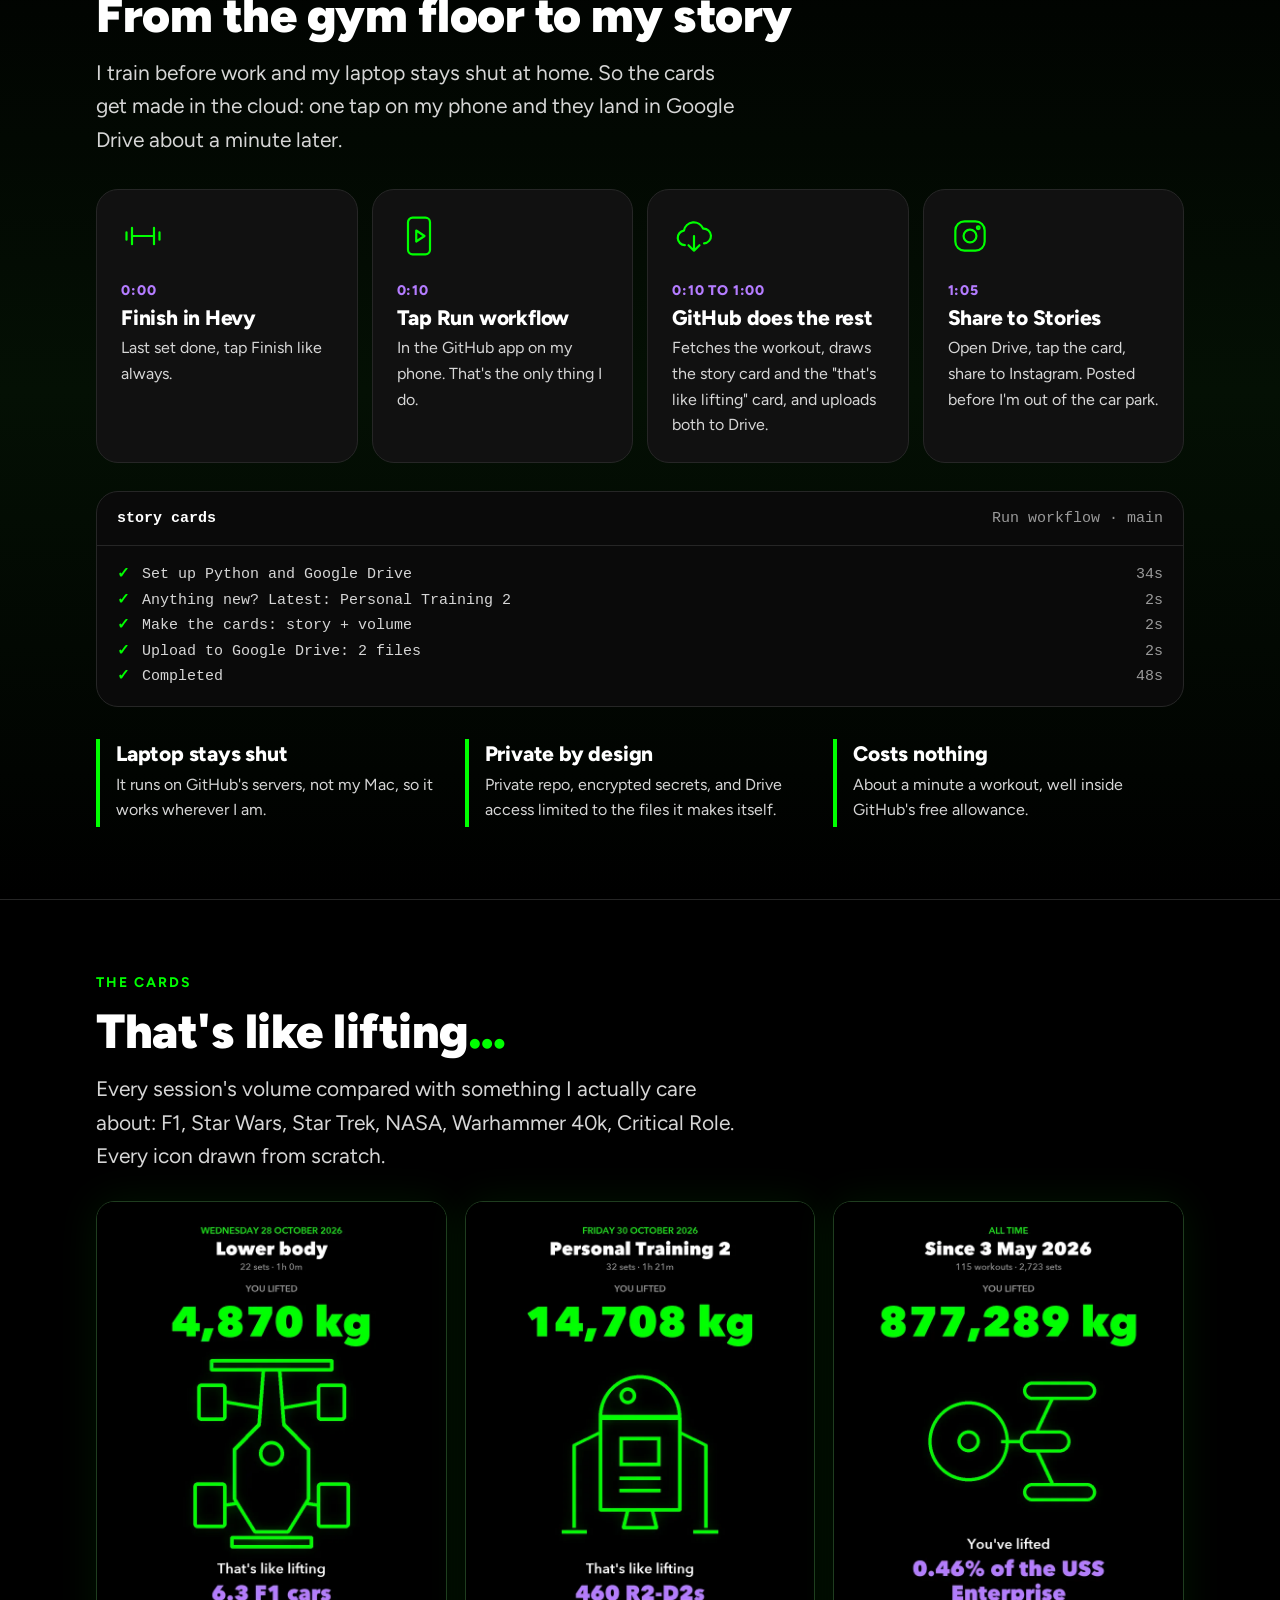
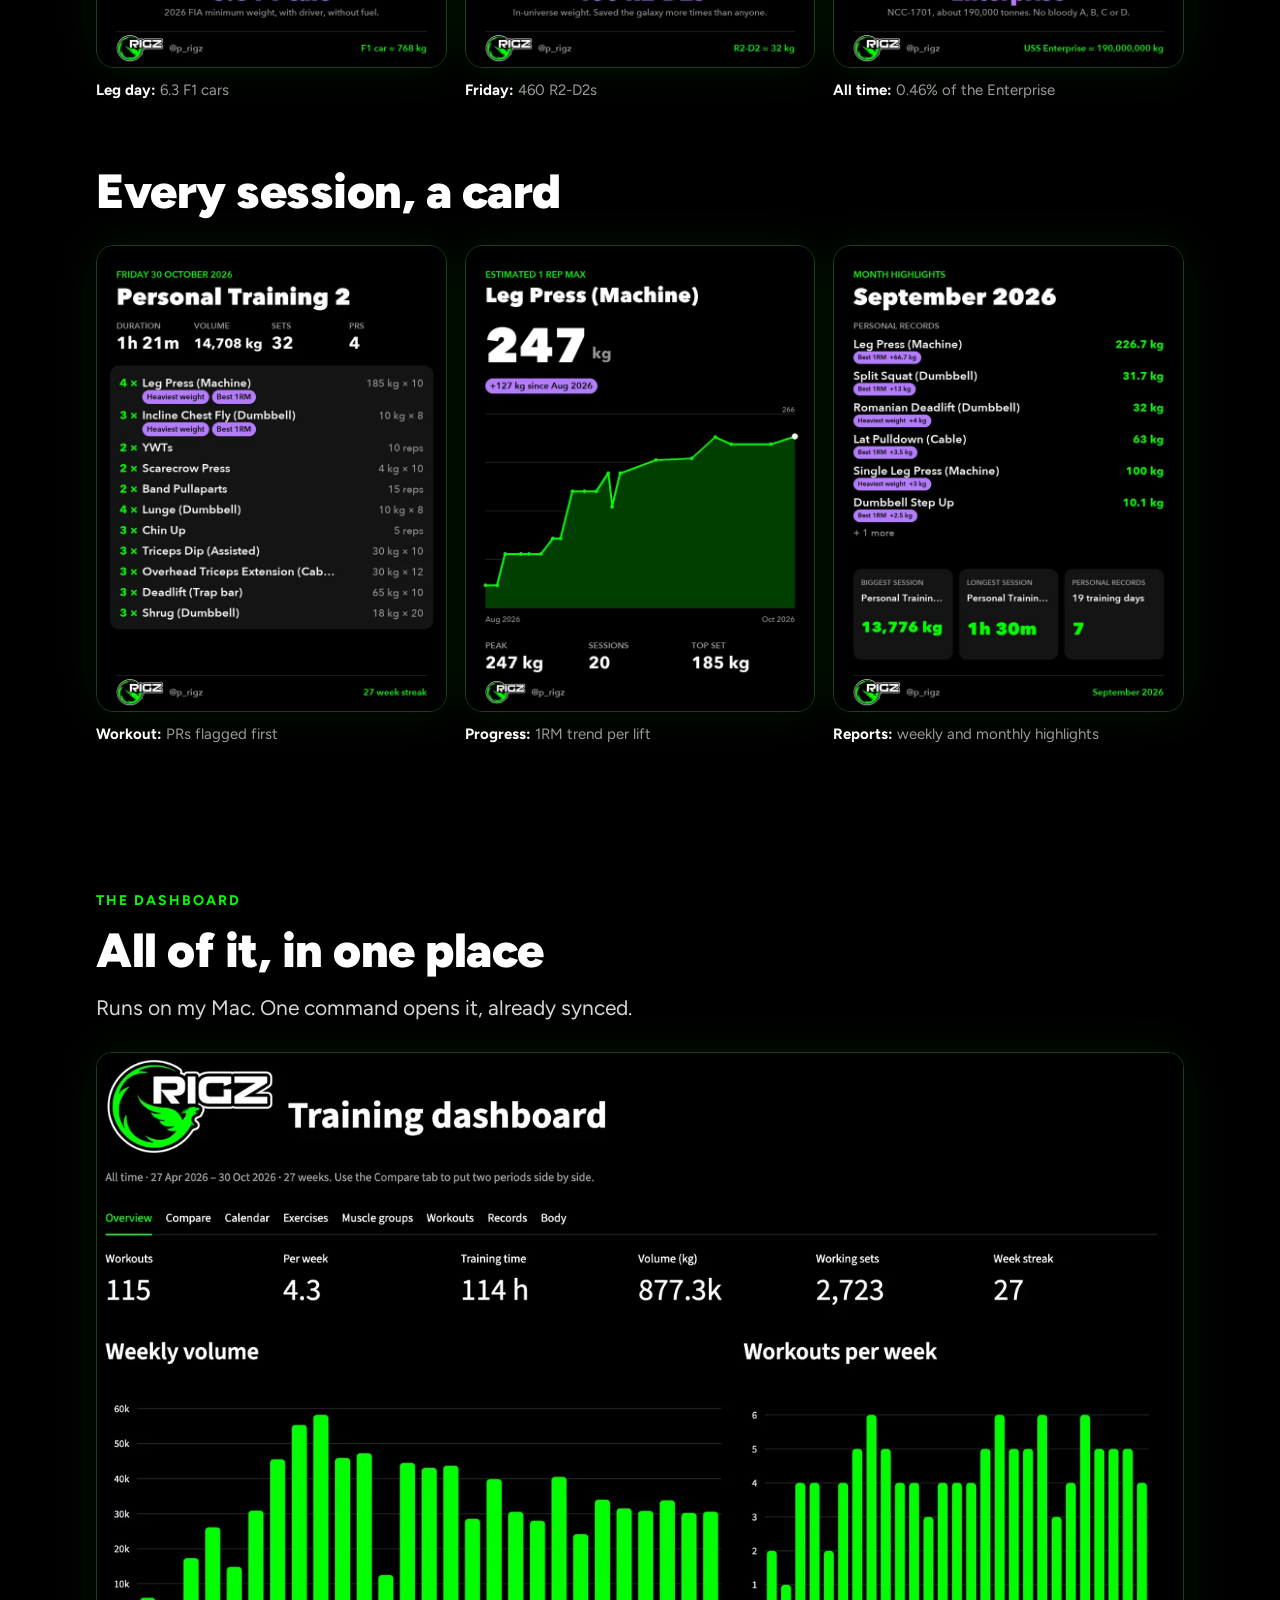
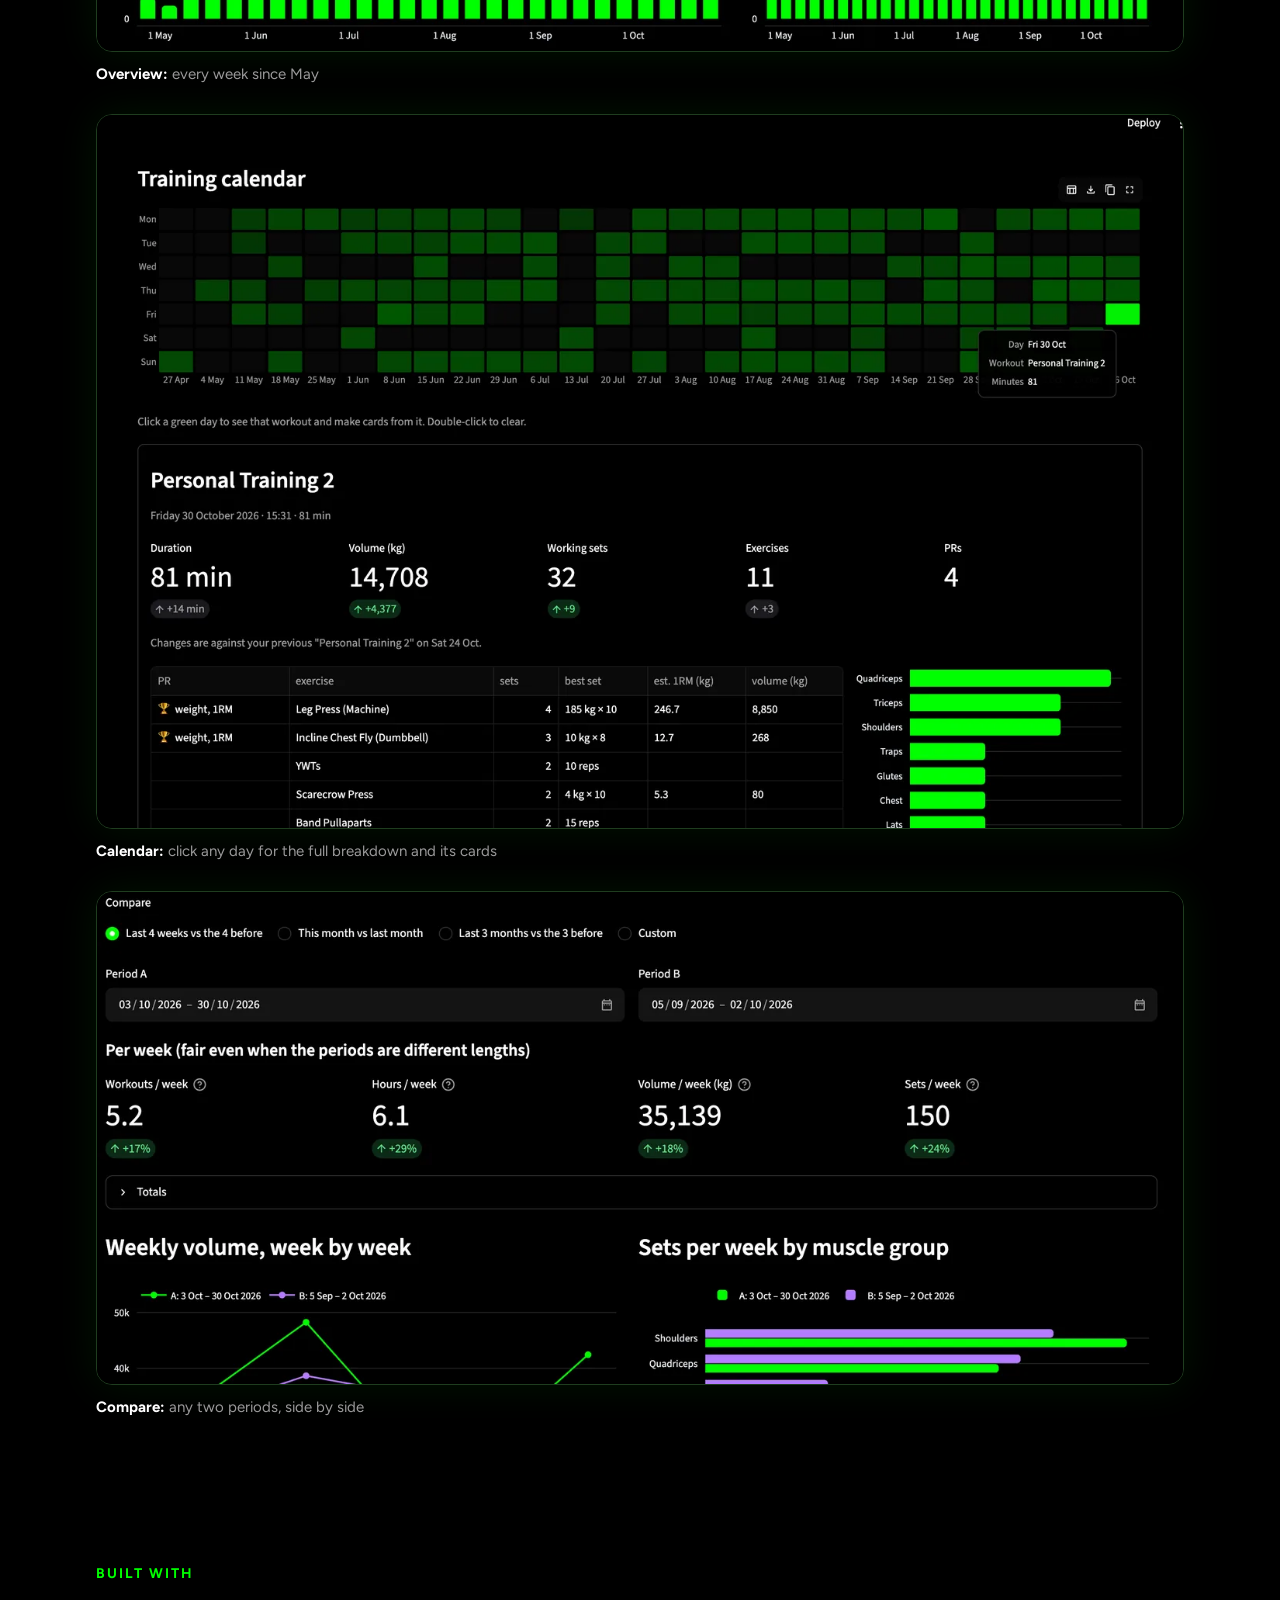
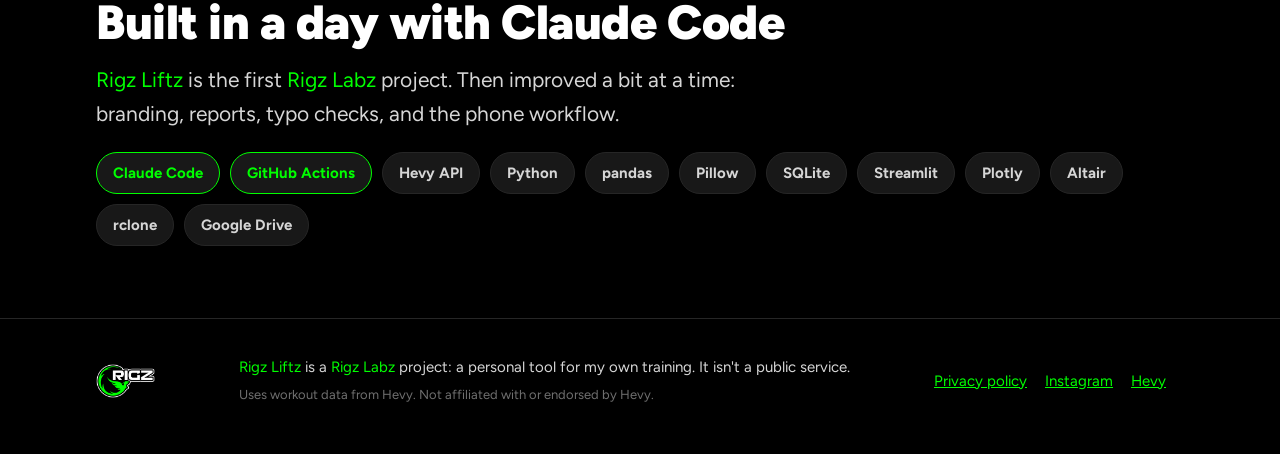
==== commit 65e6345f: "Rename to Rigz Liftz, a Rigz Labz project; add not-affiliated-with-Hevy line Co-Authored-By: Claude " ====
--- a/index.html
+++ b/index.html
@@ -3,13 +3,13 @@
 <head>
 <meta charset="utf-8">
 <meta name="viewport" content="width=device-width, initial-scale=1">
-<title>rigz liftz · I built my own gym dashboard</title>
-<meta name="description" content="rigz liftz, a rigz labz project: a personal gym dashboard that turns my Hevy workouts into stats, a dashboard and Instagram cards, straight from my phone.">
+<title>Rigz Liftz · I built my own gym dashboard</title>
+<meta name="description" content="Rigz Liftz, a Rigz Labz project: a personal gym dashboard that turns my Hevy workouts into stats, a dashboard and Instagram cards, straight from my phone.">
 <meta property="og:title" content="I built my own gym dashboard">
 <meta property="og:description" content="My Hevy workouts, made into Instagram cards straight from my phone.">
 <meta property="og:image" content="https://p-rigz.github.io/img/og.png">
 <meta property="og:url" content="https://p-rigz.github.io/">
-<meta property="og:site_name" content="rigz labz">
+<meta property="og:site_name" content="Rigz Labz">
 <meta name="twitter:card" content="summary_large_image">
 <meta name="theme-color" content="#000000">
 <link rel="icon" href="img/favicon.png">
@@ -33,7 +33,7 @@
 <section class="hero">
   <div class="wrap grid">
     <div>
-      <p class="kicker"><span class="name">rigz liftz</span> · Built with Claude Code</p>
+      <p class="kicker"><span class="name">Rigz Liftz</span> · Built with Claude Code</p>
       <h1>I built my own <span class="g">gym dashboard</span></h1>
       <p class="lead">My Hevy workouts, pulled into my own app, turned into Instagram cards in my colours, and on my phone before I've left the gym car park.</p>
       <a class="btn solid" href="#gym">See it in action</a><a class="btn ghost" href="https://www.instagram.com/p_rigz/">Follow @p_rigz</a><a class="btn ghost" href="https://hevy.com/user/prigz">Follow on Hevy</a>
@@ -159,7 +159,7 @@
   <div class="wrap">
     <p class="kicker">Built with</p>
     <h2>Built in a day with Claude Code</h2>
-    <p class="lead"><span class="g">rigz liftz</span> is the first <span class="g">rigz labz</span> project. Then improved a bit at a time: branding, reports, typo checks, and the phone workflow.</p>
+    <p class="lead"><span class="g">Rigz Liftz</span> is the first <span class="g">Rigz Labz</span> project. Then improved a bit at a time: branding, reports, typo checks, and the phone workflow.</p>
     <div class="chips">
       <span class="hl">Claude Code</span><span class="hl">GitHub Actions</span><span>Hevy API</span><span>Python</span><span>pandas</span>
       <span>Pillow</span><span>SQLite</span><span>Streamlit</span><span>Plotly</span><span>Altair</span><span>rclone</span><span>Google Drive</span>
@@ -171,7 +171,7 @@
   <div class="wrap">
     <img src="img/logo.png" alt="RIGZ" width="59" height="34">
     <div>
-      <p style="margin:0"><span class="g">rigz liftz</span> is a <span class="g">rigz labz</span> project: a personal tool for my own training. It isn't a public service.</p>
+      <p style="margin:0"><span class="g">Rigz Liftz</span> is a <span class="g">Rigz Labz</span> project: a personal tool for my own training. It isn't a public service.</p>
       <p class="small">Uses workout data from Hevy. Not affiliated with or endorsed by Hevy.</p>
     </div>
     <nav><a href="privacy.html">Privacy policy</a><a href="https://www.instagram.com/p_rigz/">Instagram</a><a href="https://hevy.com/user/prigz">Hevy</a></nav>
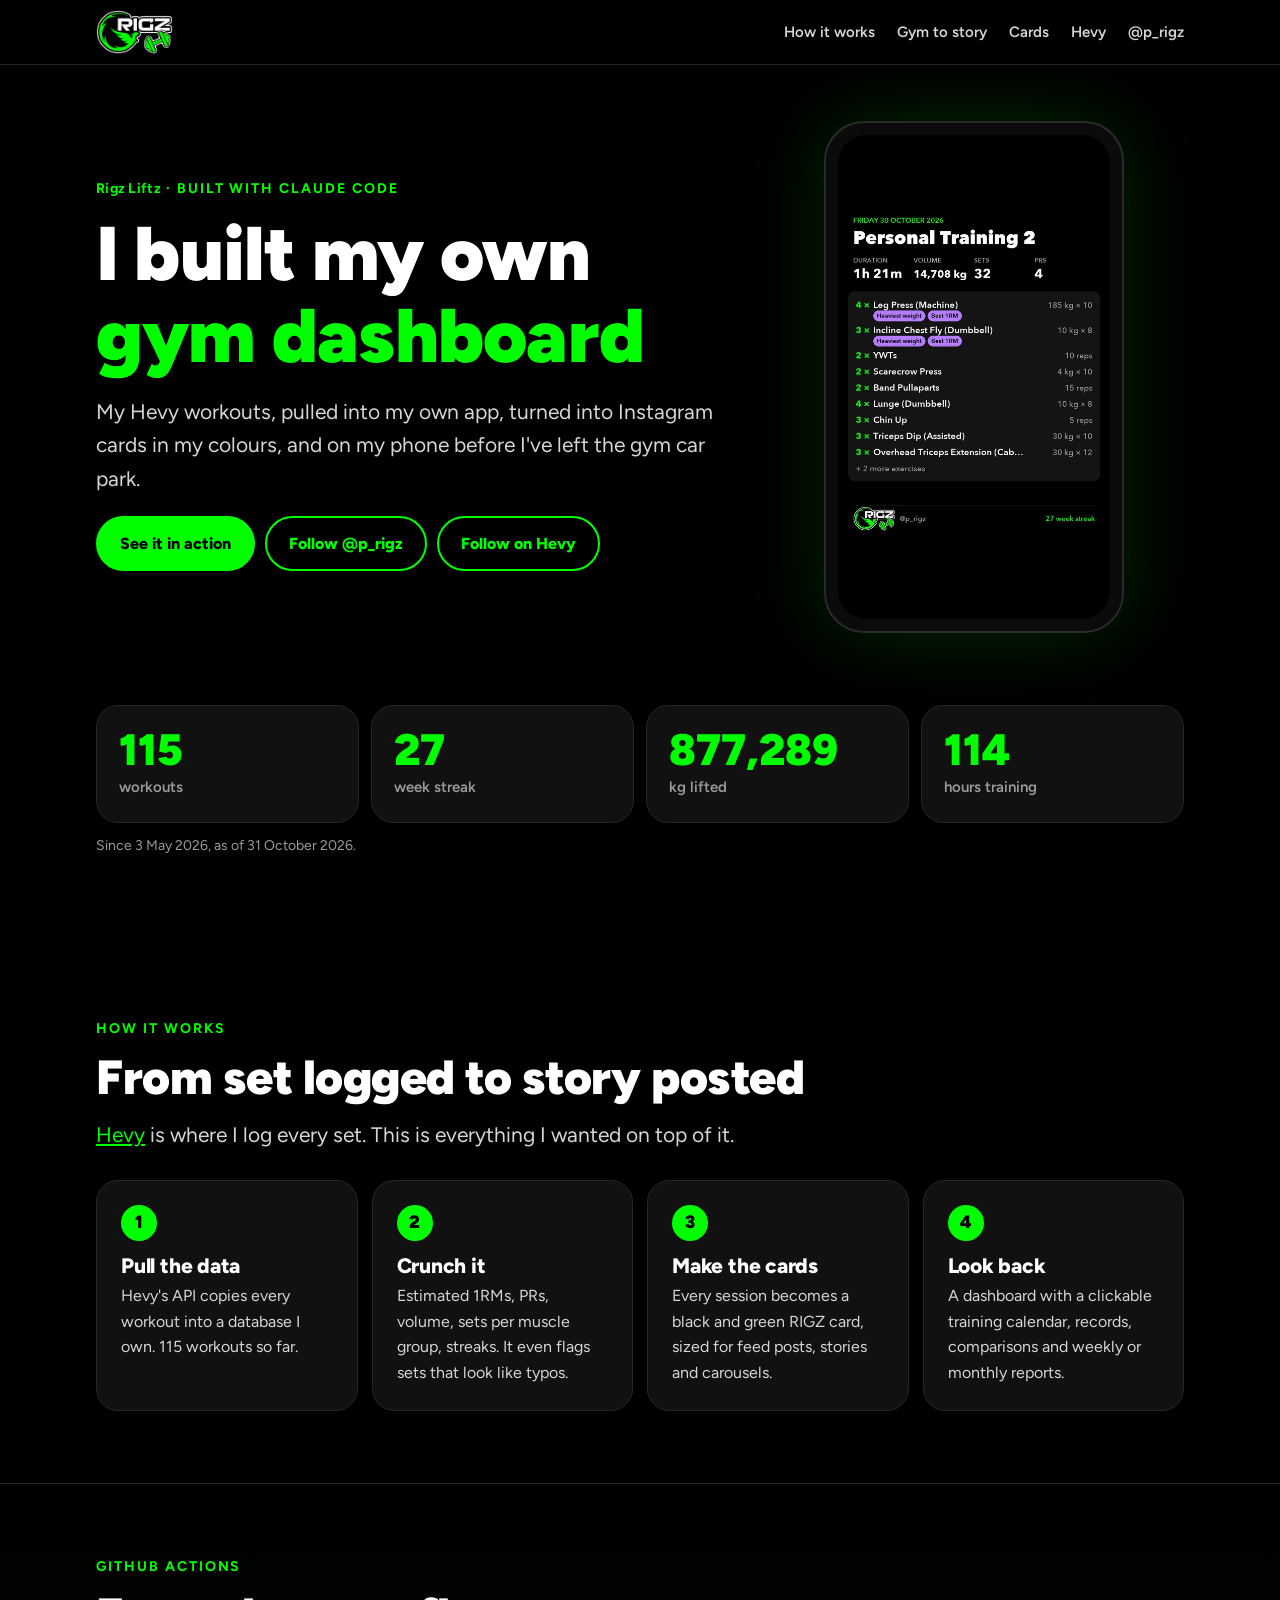
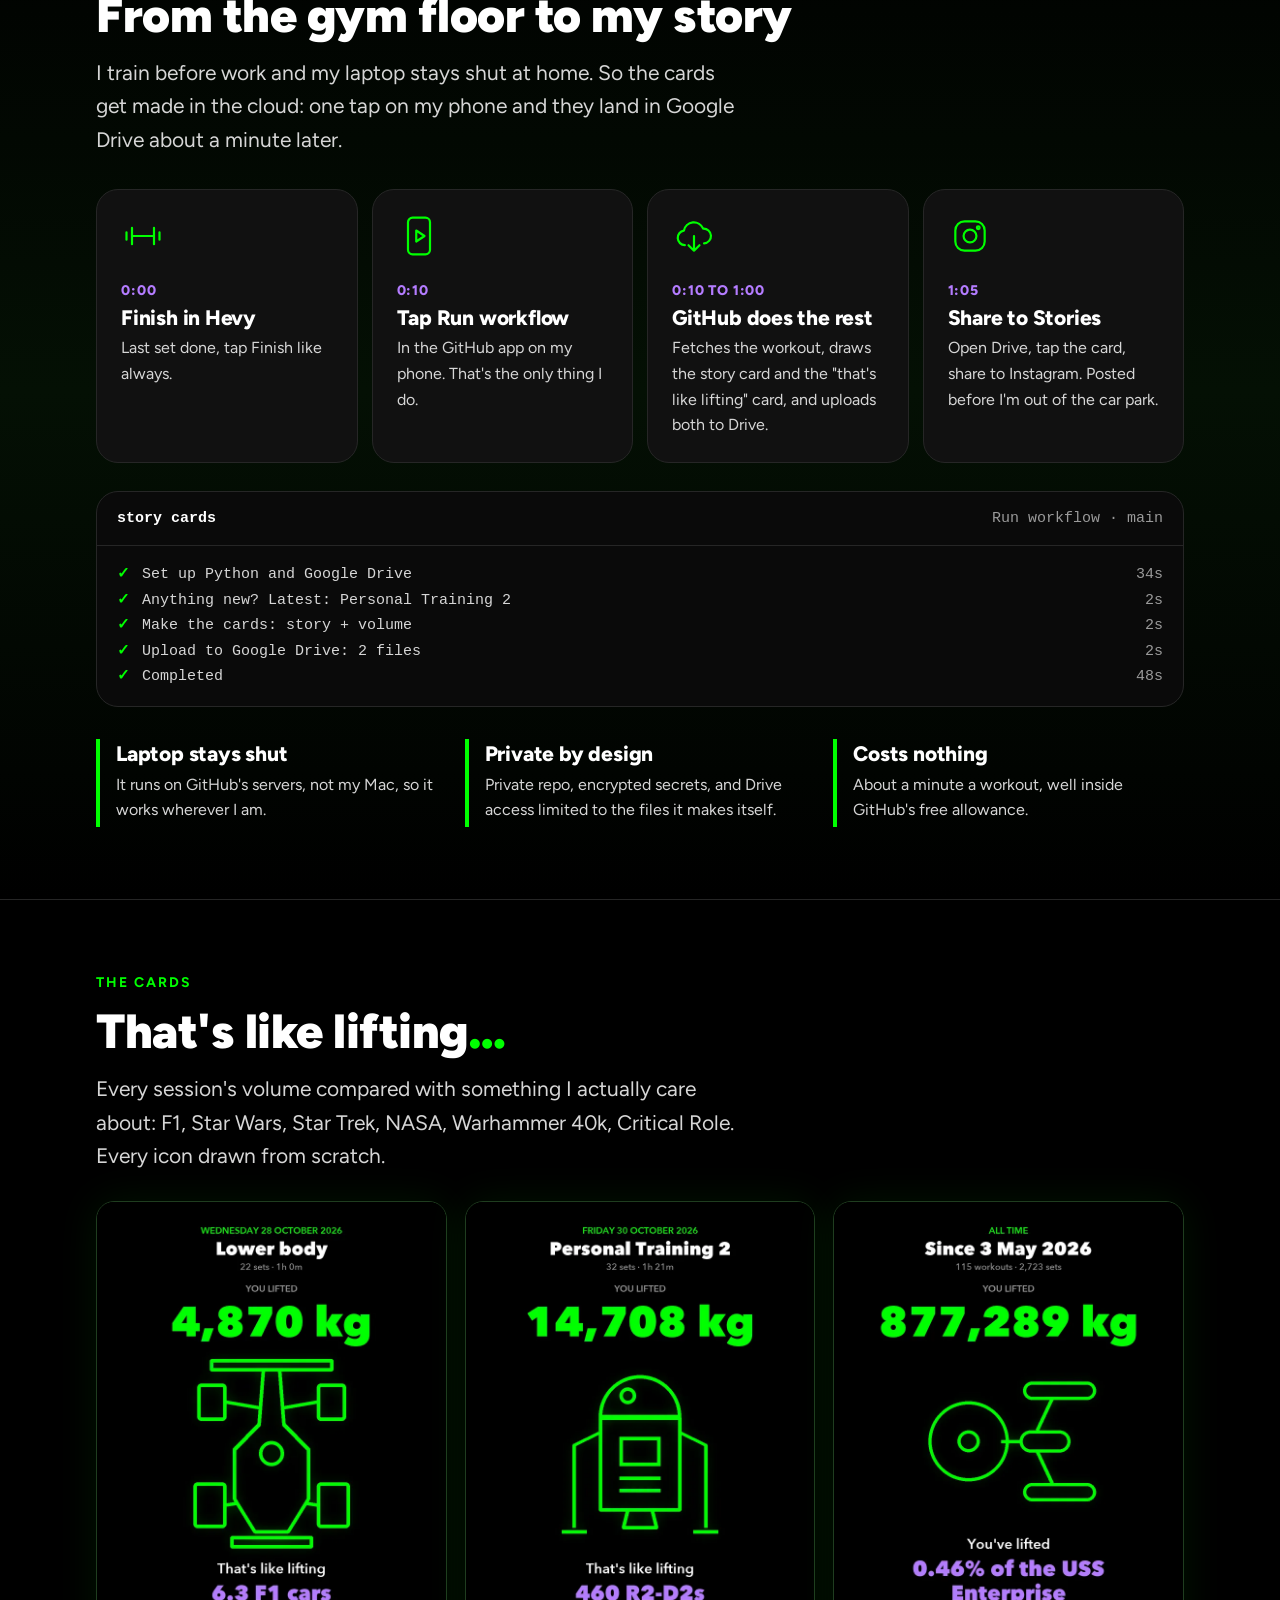
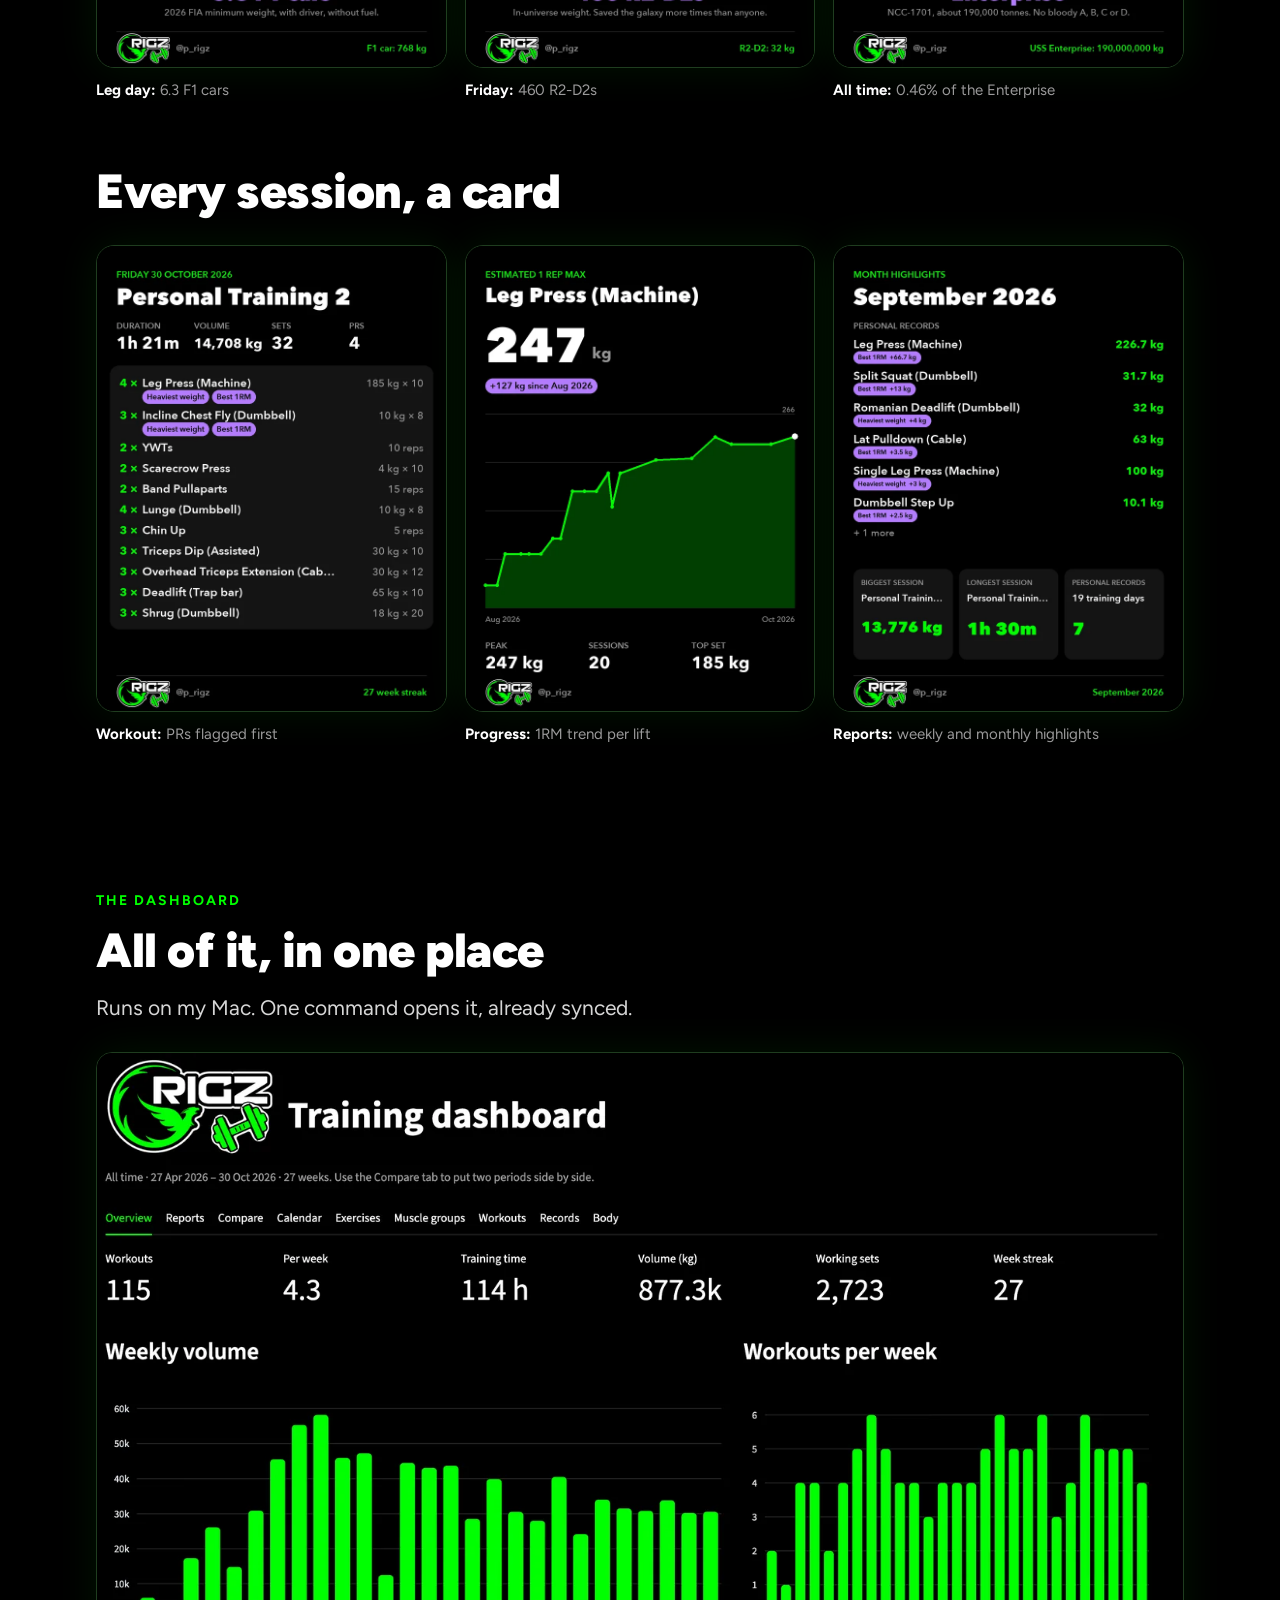
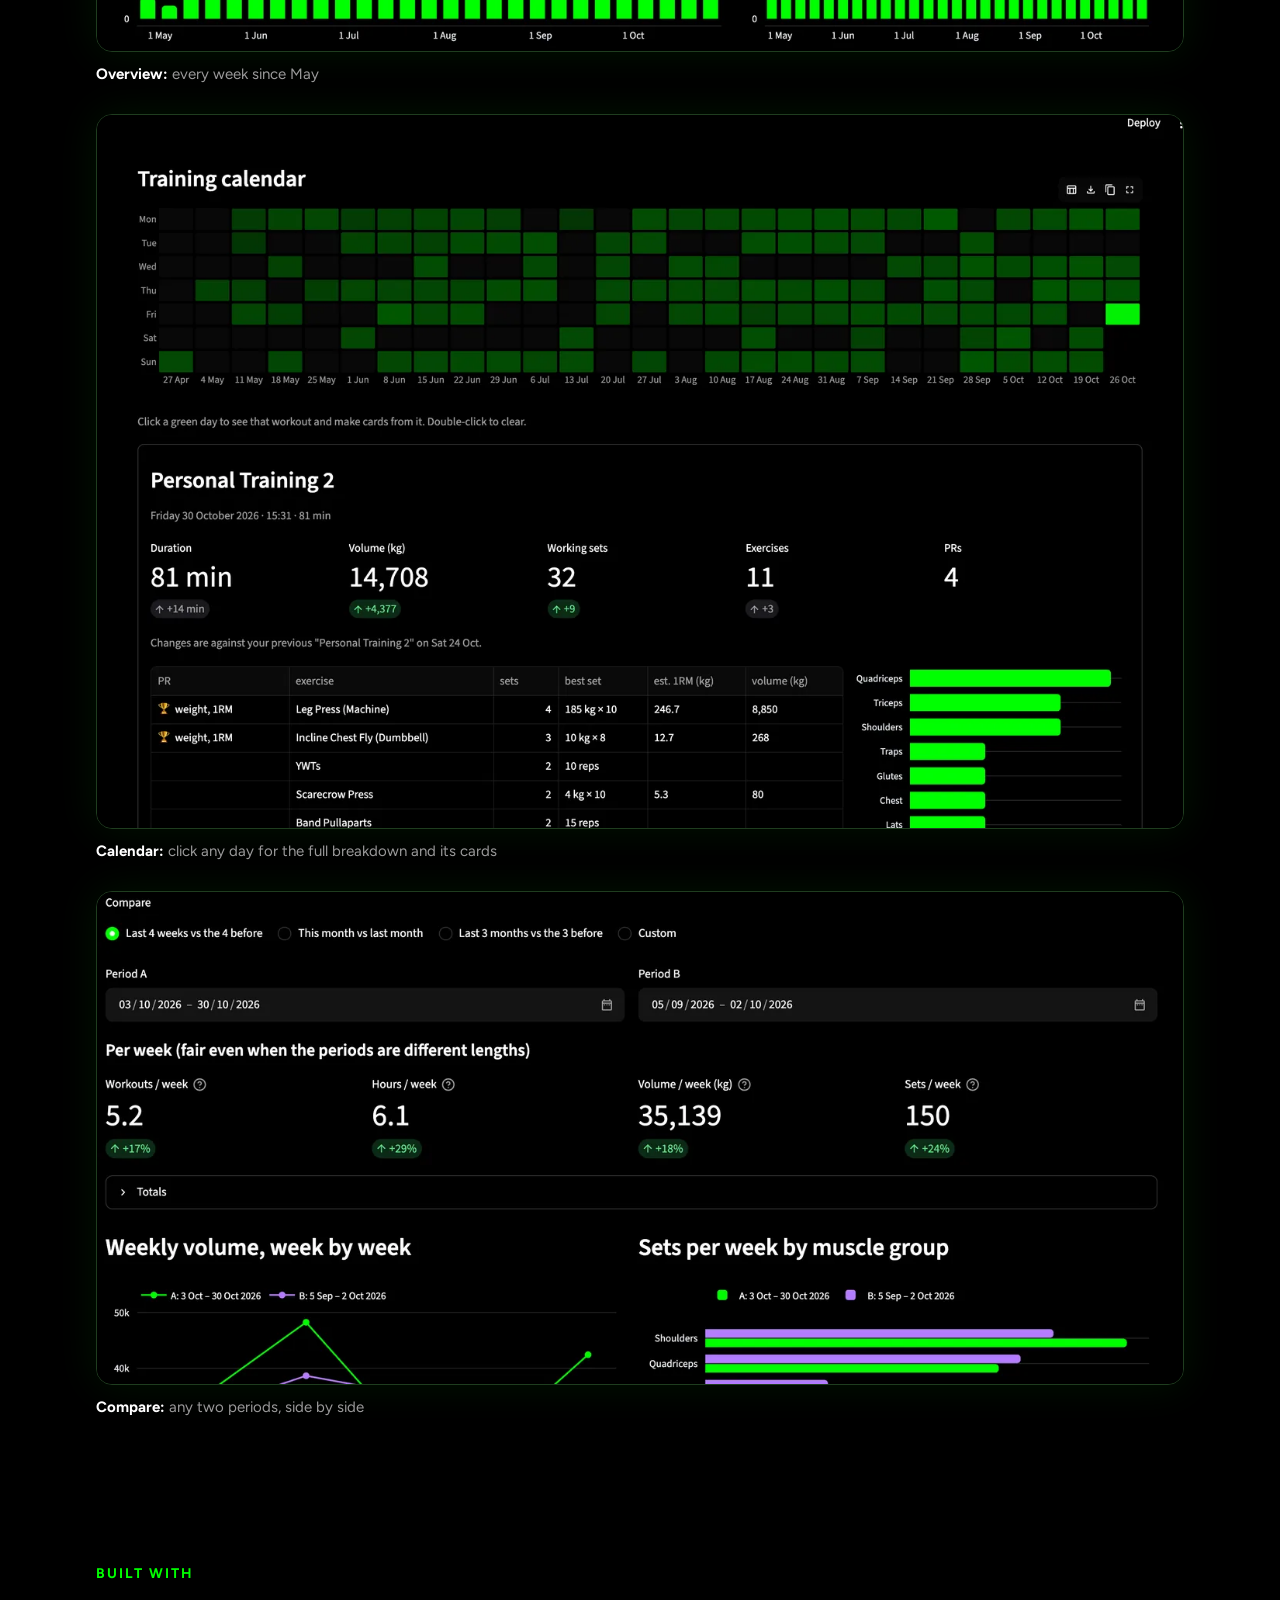
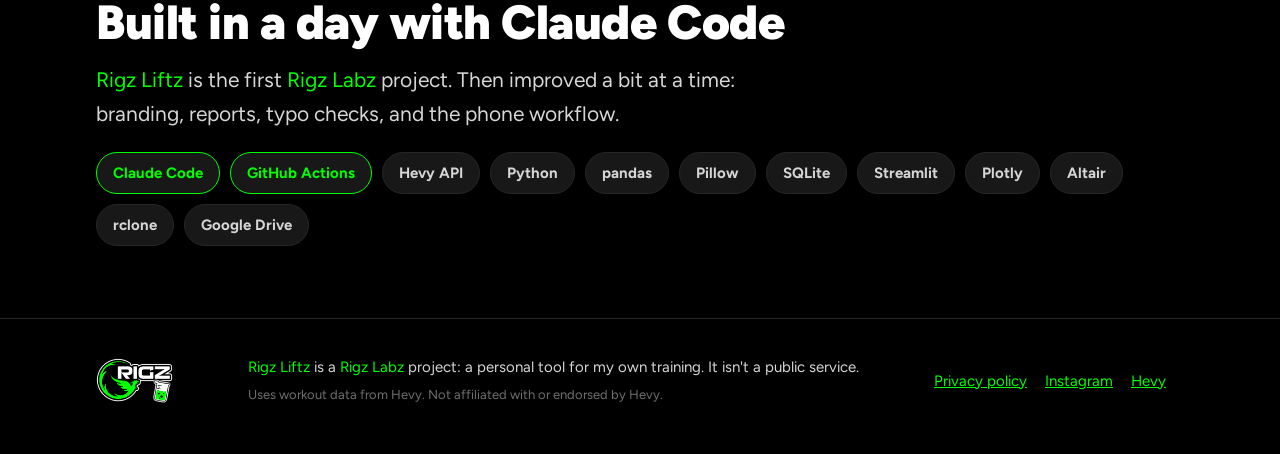
==== commit 4748bb62: "Liftz logo in header, Labz logo in footer; refresh cards, screenshots and preview Co-Authored-By: Cl" ====
--- a/index.html
+++ b/index.html
@@ -7,8 +7,8 @@
 <meta name="description" content="Rigz Liftz, a Rigz Labz project: a personal gym dashboard that turns my Hevy workouts into stats, a dashboard and Instagram cards, straight from my phone.">
 <meta property="og:title" content="I built my own gym dashboard">
 <meta property="og:description" content="My Hevy workouts, made into Instagram cards straight from my phone.">
-<meta property="og:image" content="https://p-rigz.github.io/img/og.png">
-<meta property="og:url" content="https://p-rigz.github.io/">
+<meta property="og:image" content="https://rigz-labz.github.io/img/og.png">
+<meta property="og:url" content="https://rigz-labz.github.io/">
 <meta property="og:site_name" content="Rigz Labz">
 <meta name="twitter:card" content="summary_large_image">
 <meta name="theme-color" content="#000000">
@@ -19,7 +19,7 @@
 
 <header class="top">
   <div class="wrap">
-    <a href="#"><img src="img/logo.png" alt="RIGZ" width="70" height="40"></a>
+    <a href="#"><img src="img/logo-liftz.png" alt="Rigz Liftz" width="70" height="40"></a>
     <nav>
       <a class="hide-sm" href="#how">How it works</a>
       <a class="hide-sm" href="#gym">Gym to story</a>
@@ -169,7 +169,7 @@
 
 <footer>
   <div class="wrap">
-    <img src="img/logo.png" alt="RIGZ" width="59" height="34">
+    <img class="labz" src="img/logo-labz.png" alt="Rigz Labz" width="76" height="45">
     <div>
       <p style="margin:0"><span class="g">Rigz Liftz</span> is a <span class="g">Rigz Labz</span> project: a personal tool for my own training. It isn't a public service.</p>
       <p class="small">Uses workout data from Hevy. Not affiliated with or endorsed by Hevy.</p>
--- a/style.css
+++ b/style.css
@@ -54,7 +54,7 @@
   border-bottom: 1px solid var(--line);
 }
 .top .wrap { display: flex; align-items: center; justify-content: space-between; height: 64px; }
-.top img { height: 40px; width: auto; }
+.top img { height: 44px; width: auto; }
 .top nav { display: flex; gap: 22px; align-items: center; }
 .top nav a { color: var(--soft); text-decoration: none; font-size: 15px; font-weight: 600; }
 .top nav a:hover { color: var(--green); }
@@ -151,6 +151,7 @@
 footer { border-top: 1px solid var(--line); padding: 36px 0 48px; color: var(--muted); font-size: 15px; }
 footer .wrap { display: flex; flex-wrap: wrap; gap: 18px; align-items: center; justify-content: space-between; }
 footer img { height: 34px; width: auto; }
+footer img.labz { height: 45px; }
 footer nav a { margin-right: 18px; }
 footer .small { font-size: 13px; color: #6f6f6f; margin: 6px 0 0; }
 
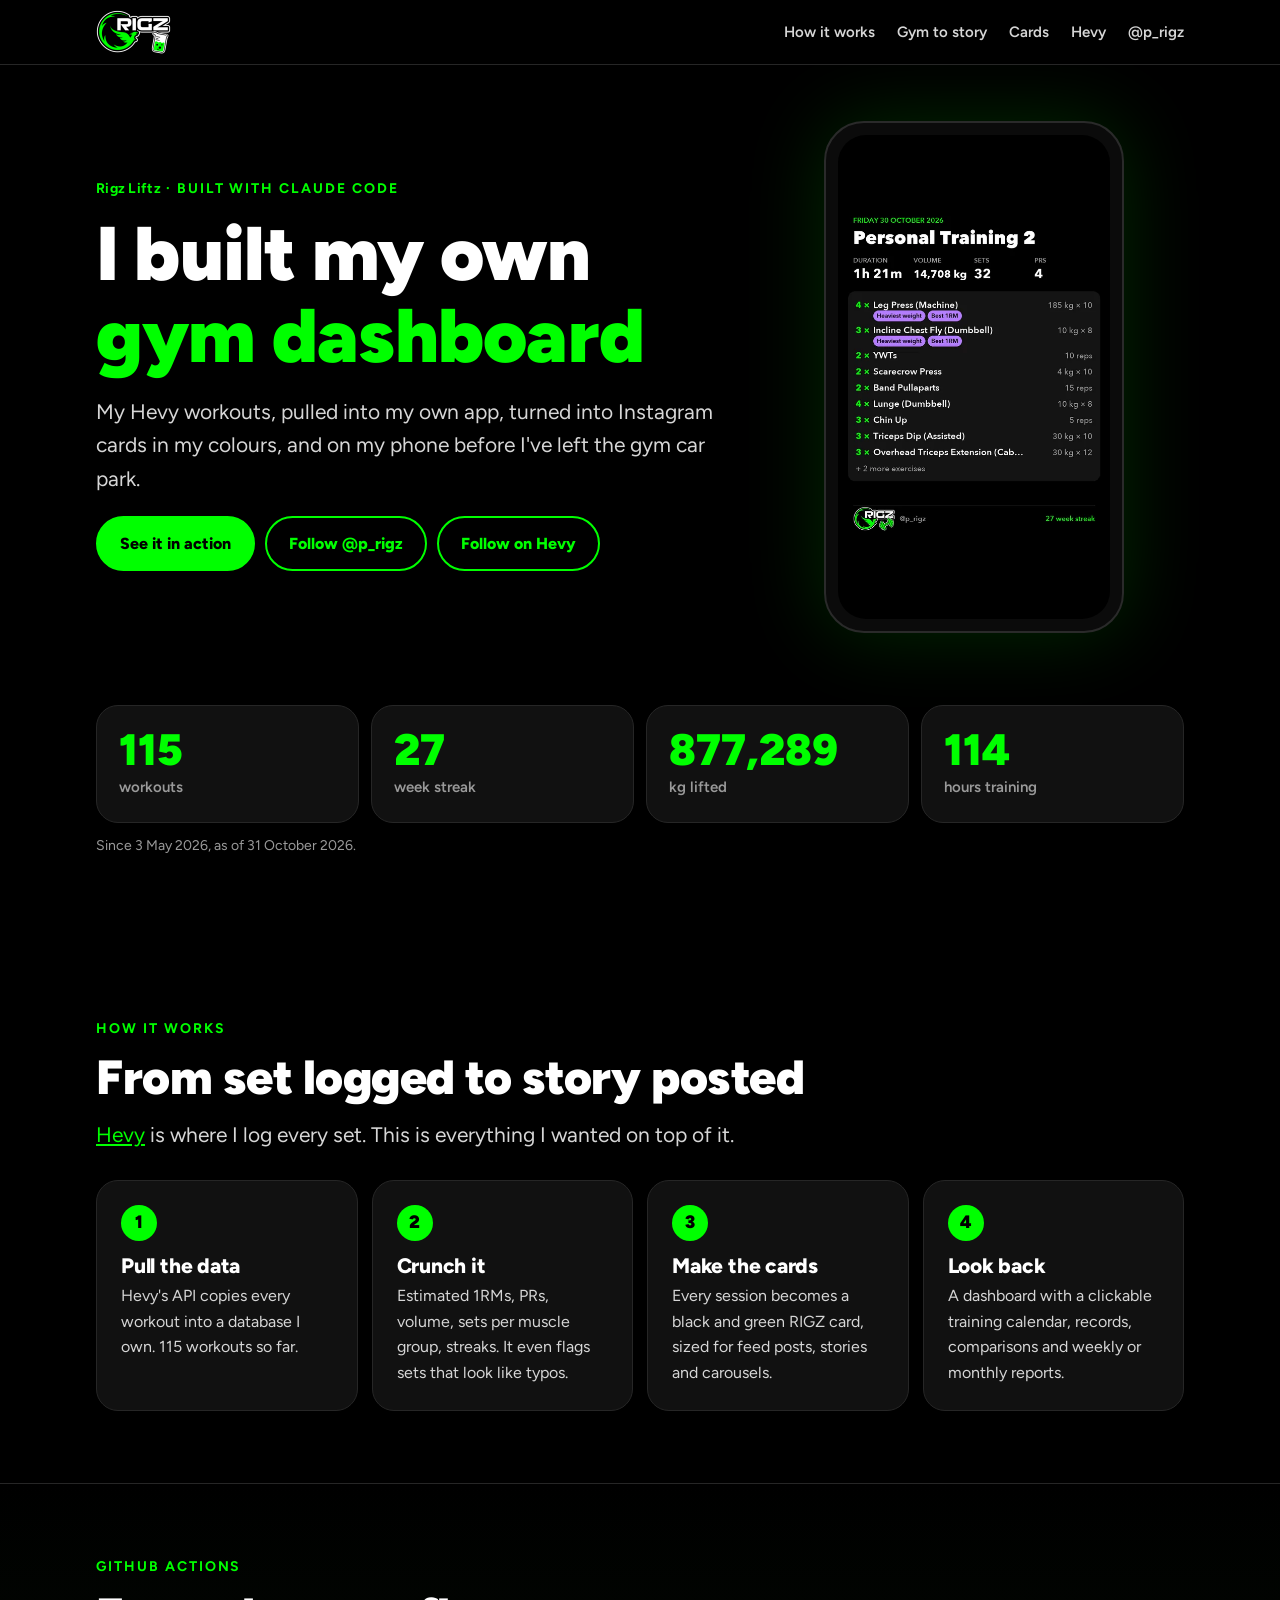
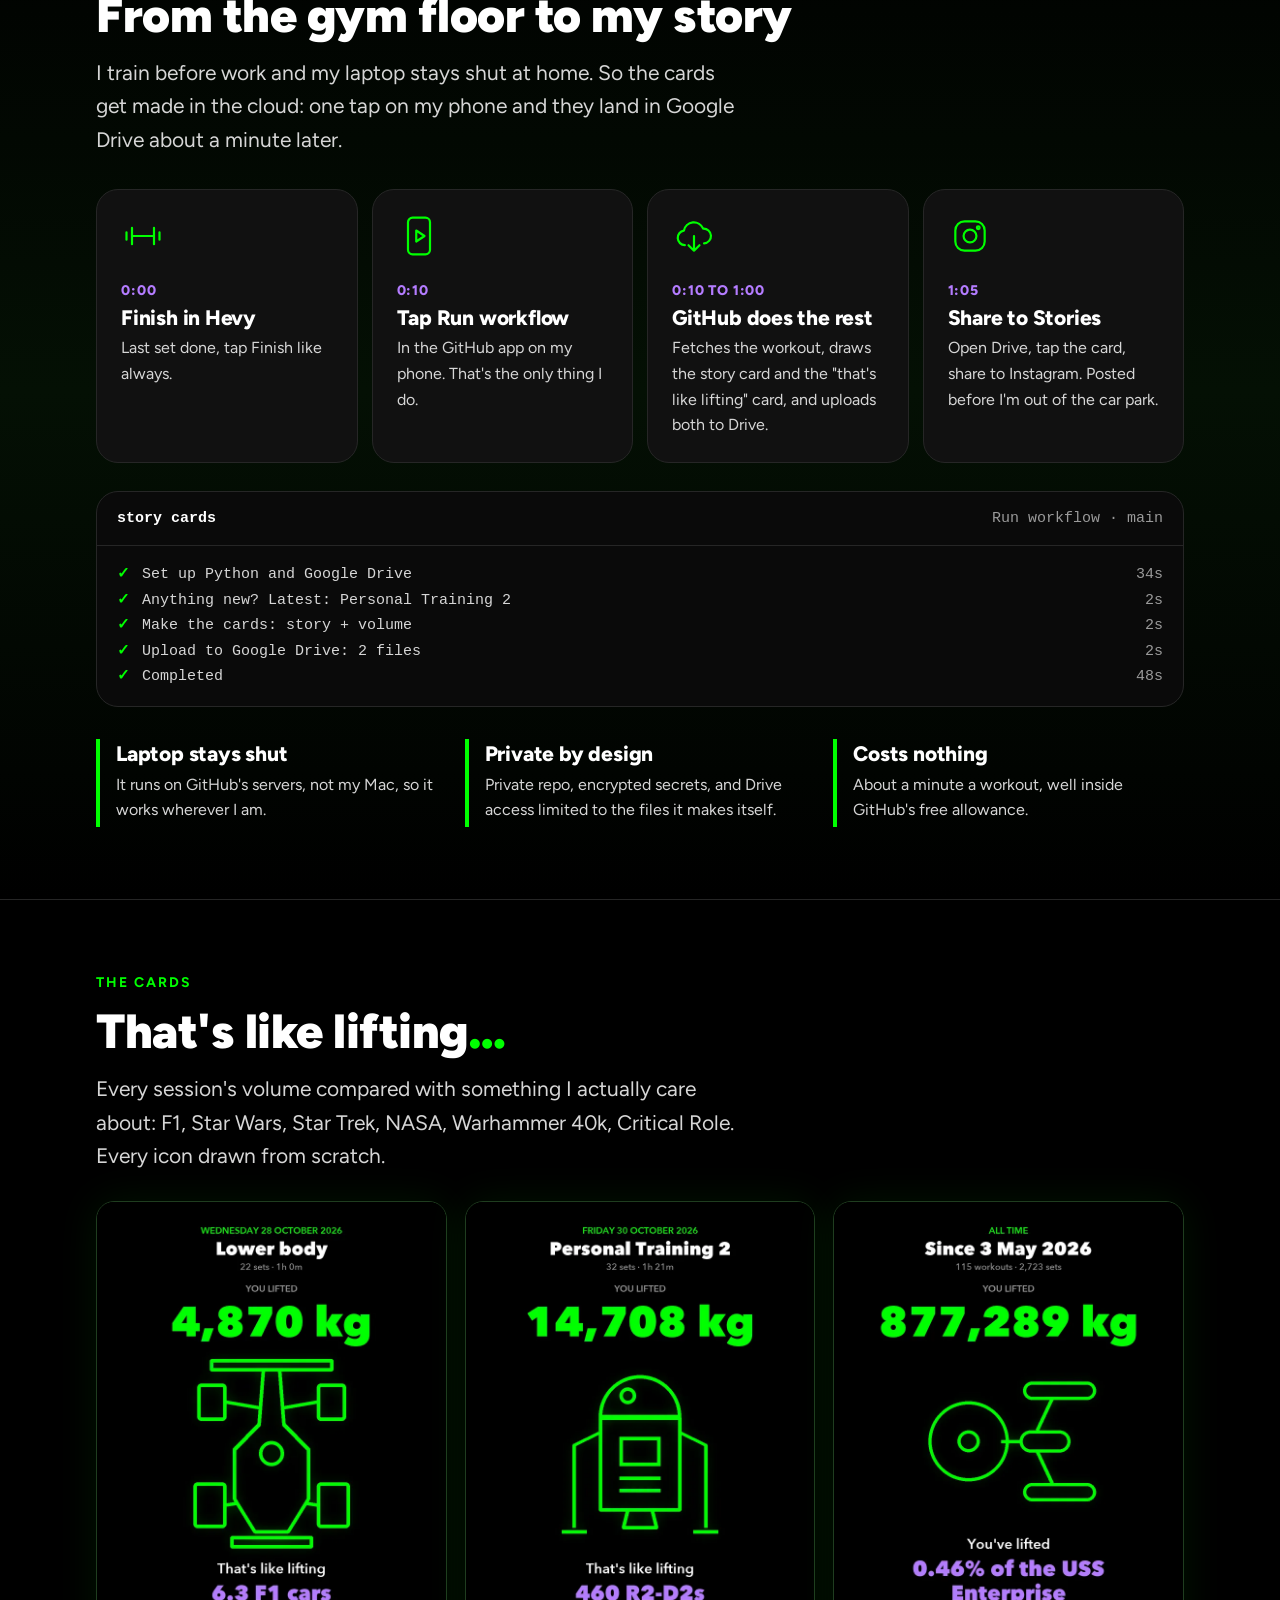
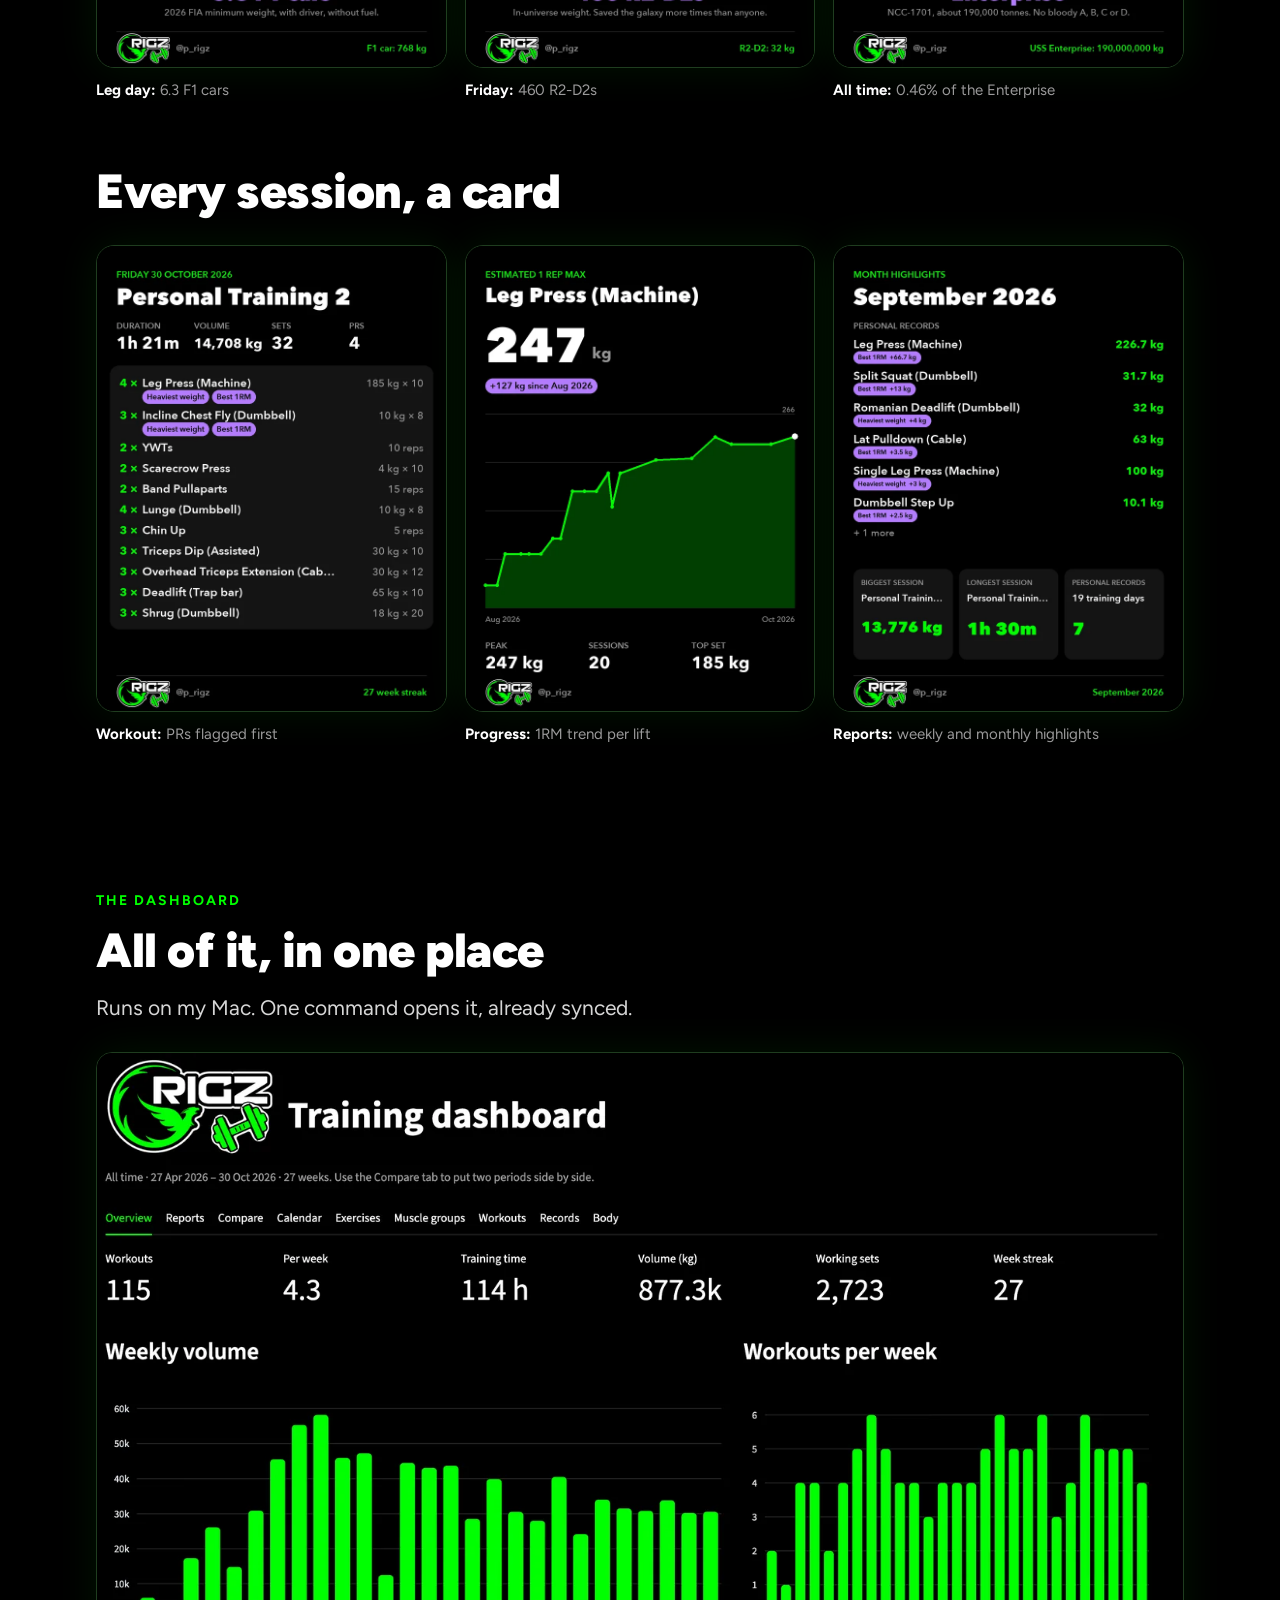
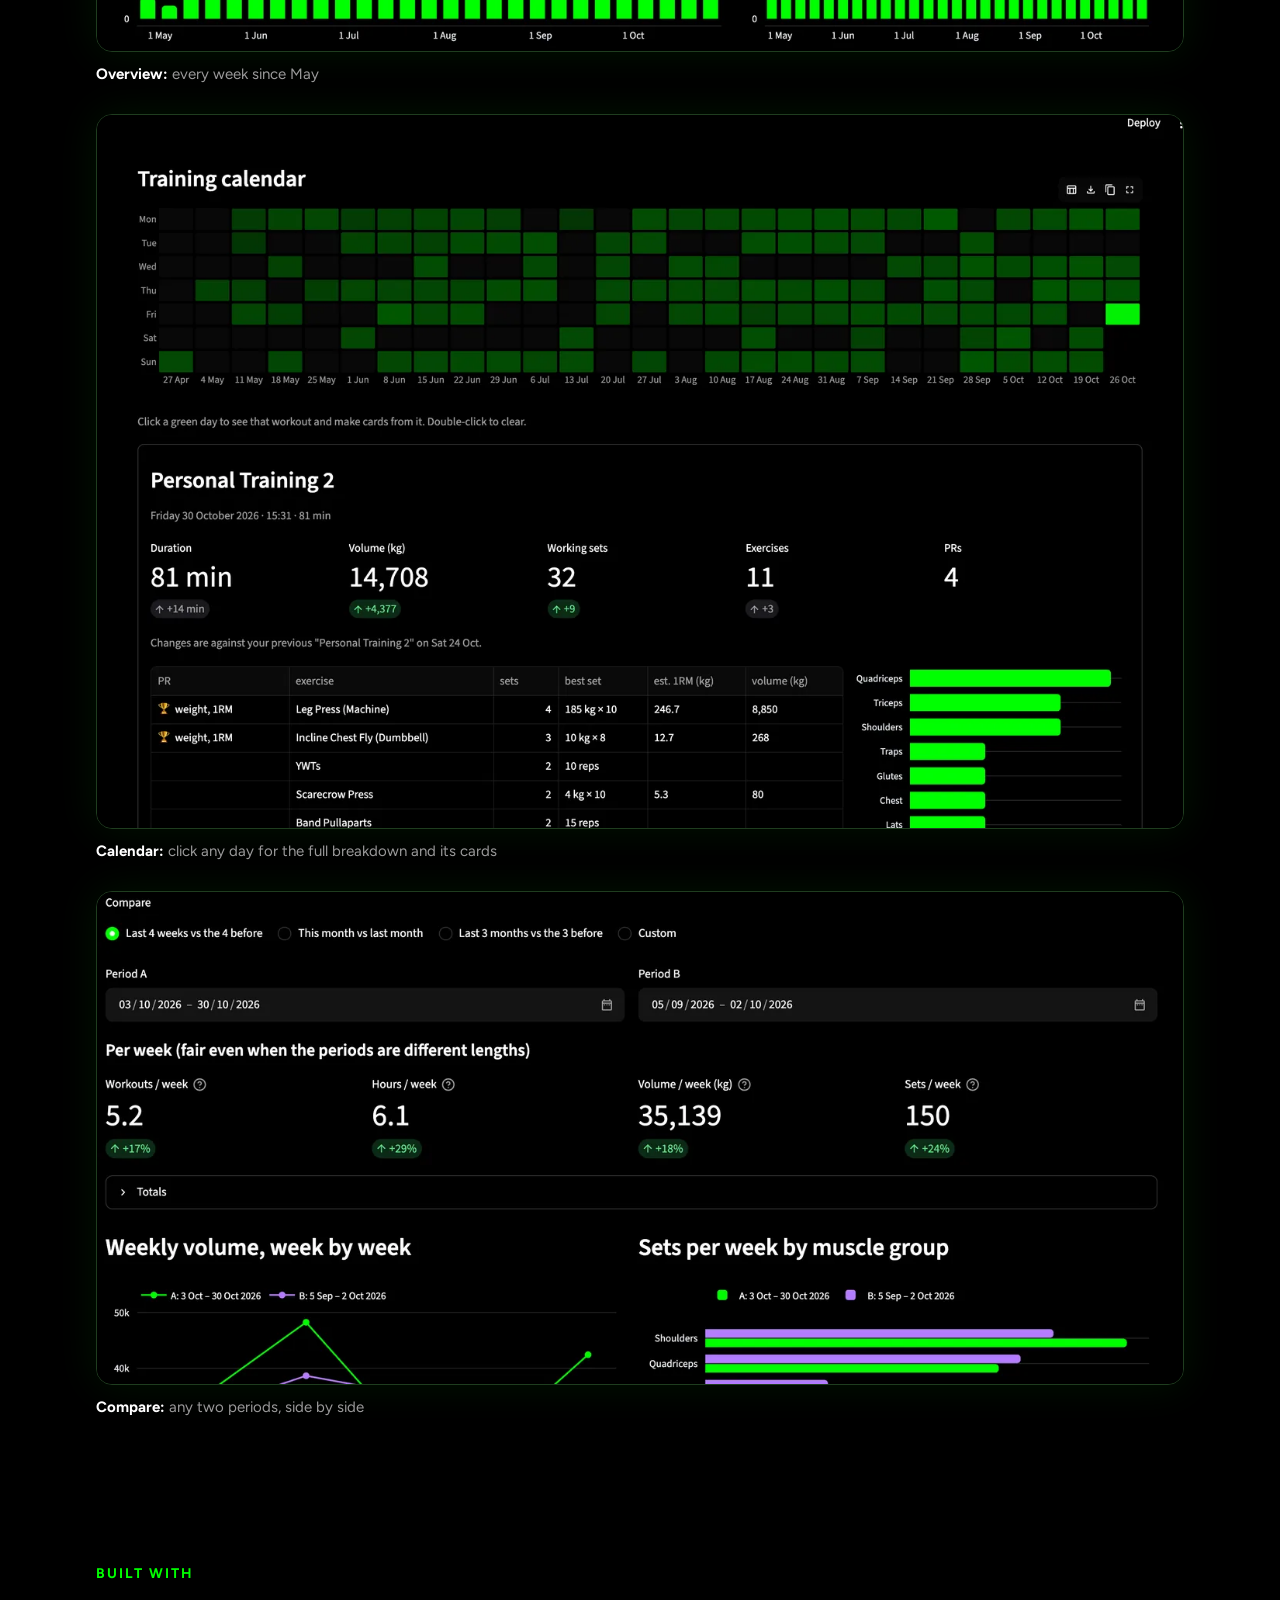
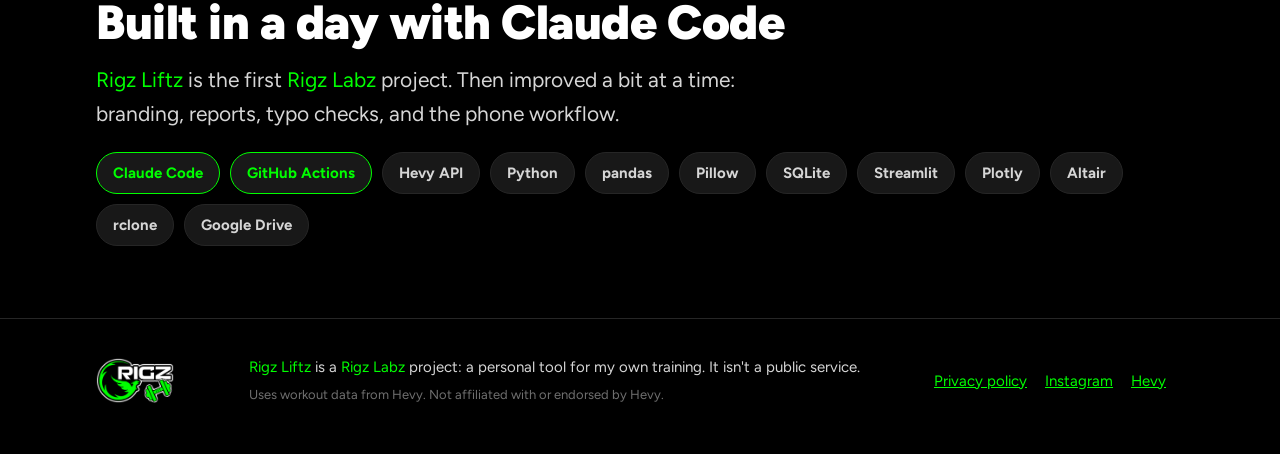
==== commit 5af98809: "Rigz Labz logo in the header, Rigz Liftz in the footer Co-Authored-By: Claude Opus 5.5 <noreply@anth" ====
--- a/index.html
+++ b/index.html
@@ -19,7 +19,7 @@
 
 <header class="top">
   <div class="wrap">
-    <a href="#"><img src="img/logo-liftz.png" alt="Rigz Liftz" width="70" height="40"></a>
+    <a href="#"><img src="img/logo-labz.png" alt="Rigz Labz" width="70" height="41"></a>
     <nav>
       <a class="hide-sm" href="#how">How it works</a>
       <a class="hide-sm" href="#gym">Gym to story</a>
@@ -169,7 +169,7 @@
 
 <footer>
   <div class="wrap">
-    <img class="labz" src="img/logo-labz.png" alt="Rigz Labz" width="76" height="45">
+    <img class="liftz" src="img/logo-liftz.png" alt="Rigz Liftz" width="78" height="45">
     <div>
       <p style="margin:0"><span class="g">Rigz Liftz</span> is a <span class="g">Rigz Labz</span> project: a personal tool for my own training. It isn't a public service.</p>
       <p class="small">Uses workout data from Hevy. Not affiliated with or endorsed by Hevy.</p>
--- a/style.css
+++ b/style.css
@@ -151,7 +151,7 @@
 footer { border-top: 1px solid var(--line); padding: 36px 0 48px; color: var(--muted); font-size: 15px; }
 footer .wrap { display: flex; flex-wrap: wrap; gap: 18px; align-items: center; justify-content: space-between; }
 footer img { height: 34px; width: auto; }
-footer img.labz { height: 45px; }
+footer img.liftz { height: 45px; }
 footer nav a { margin-right: 18px; }
 footer .small { font-size: 13px; color: #6f6f6f; margin: 6px 0 0; }
 
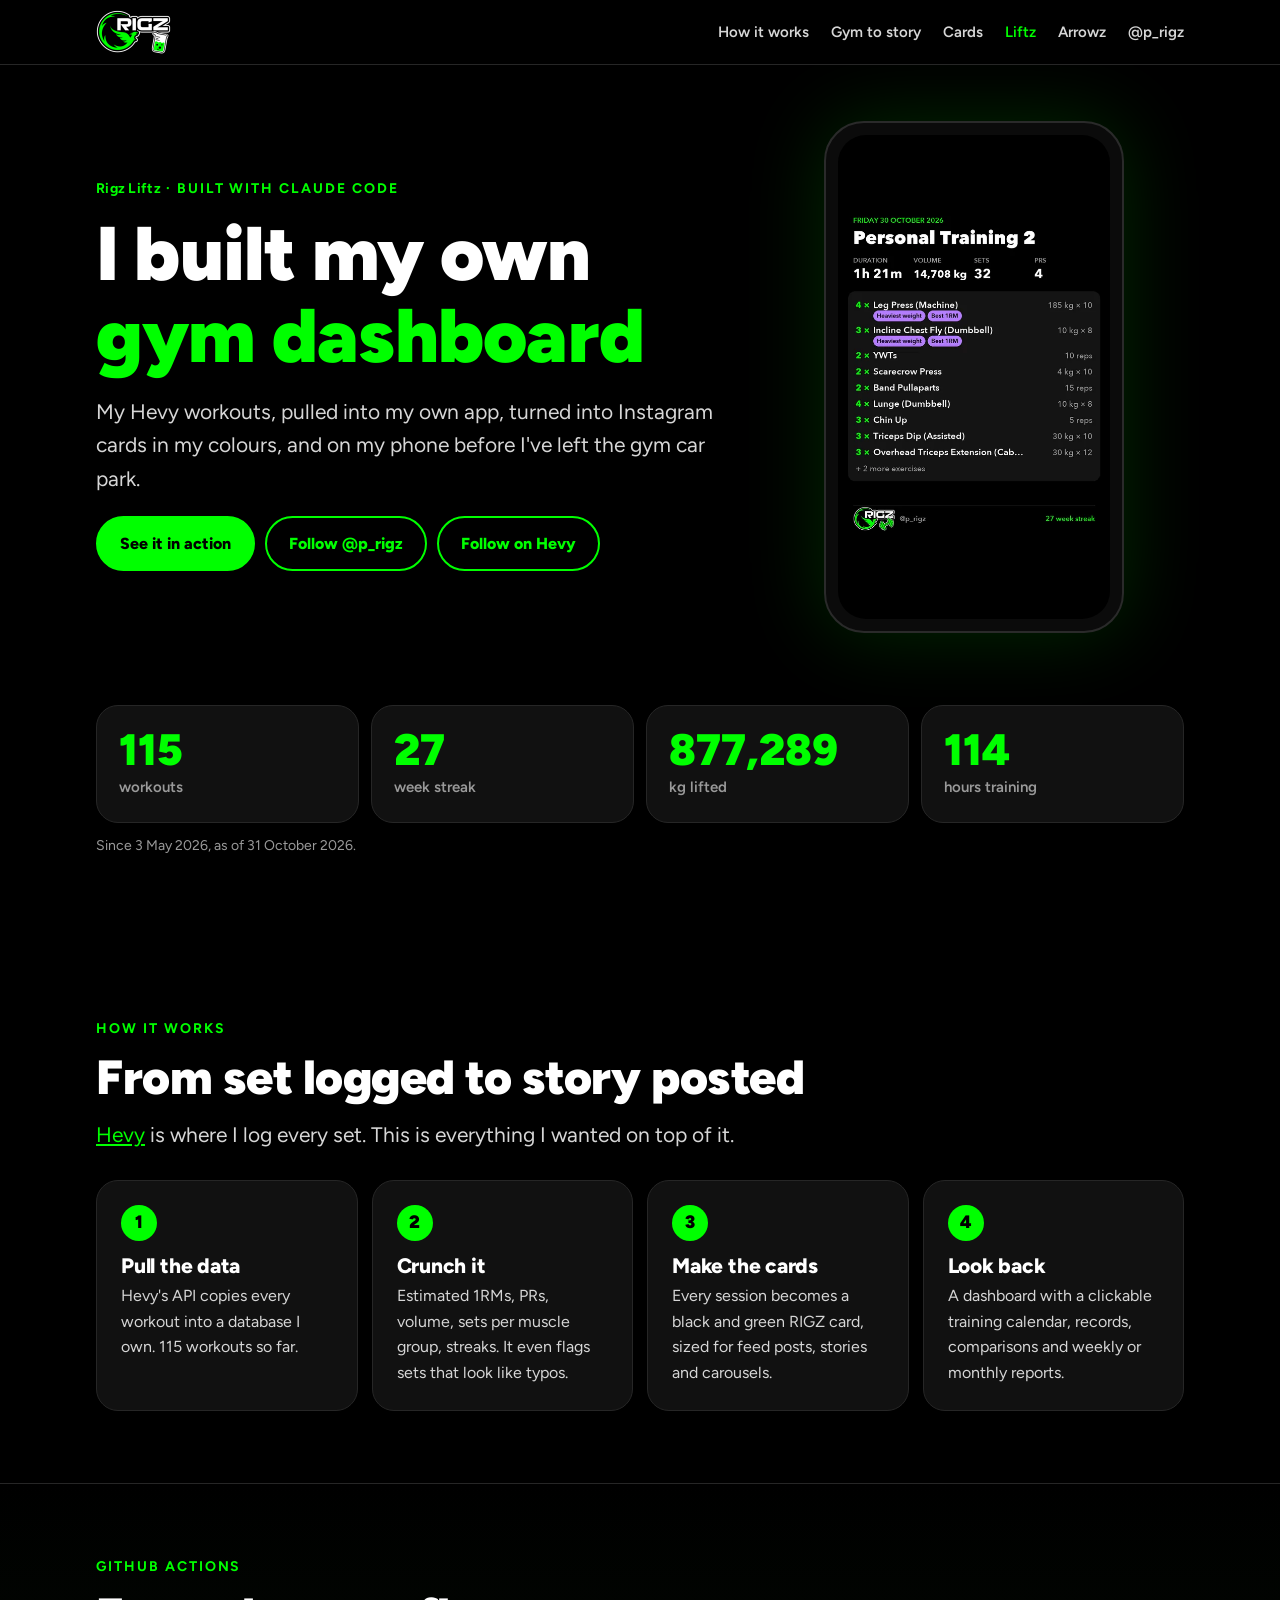
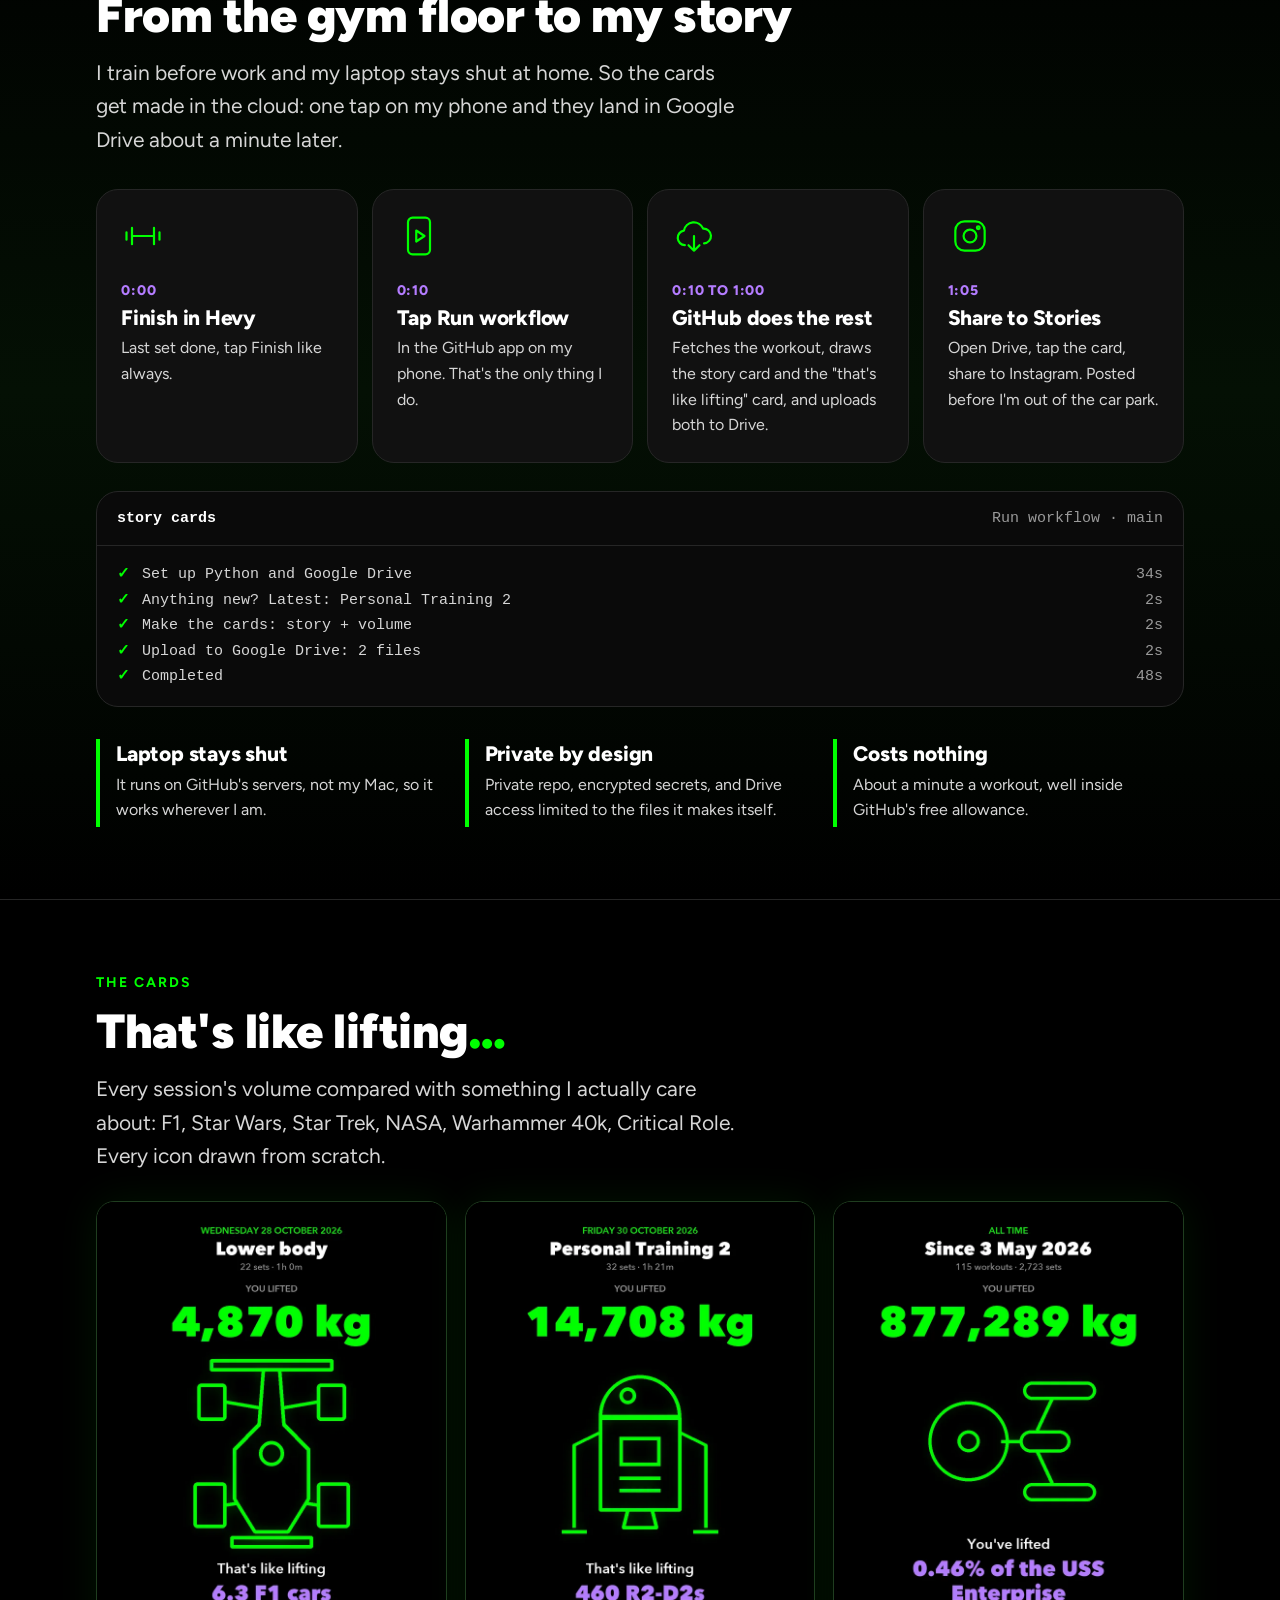
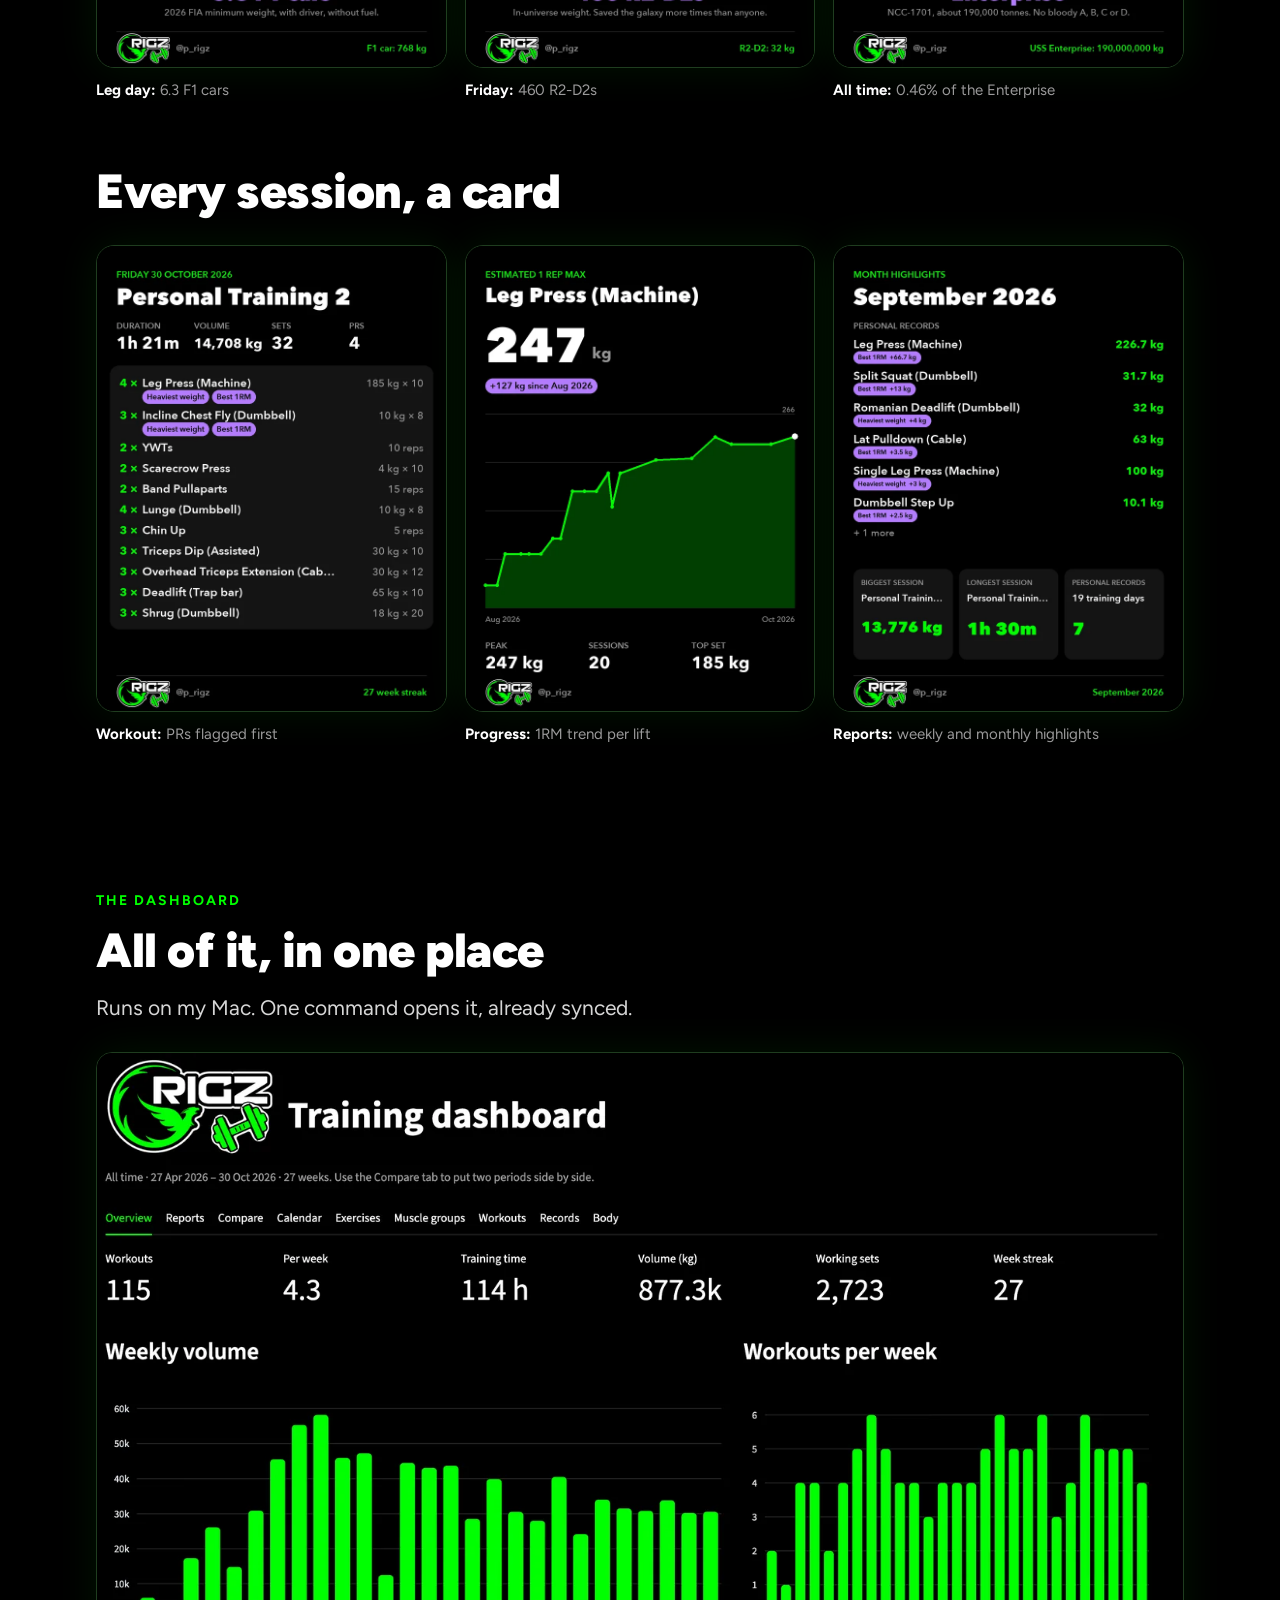
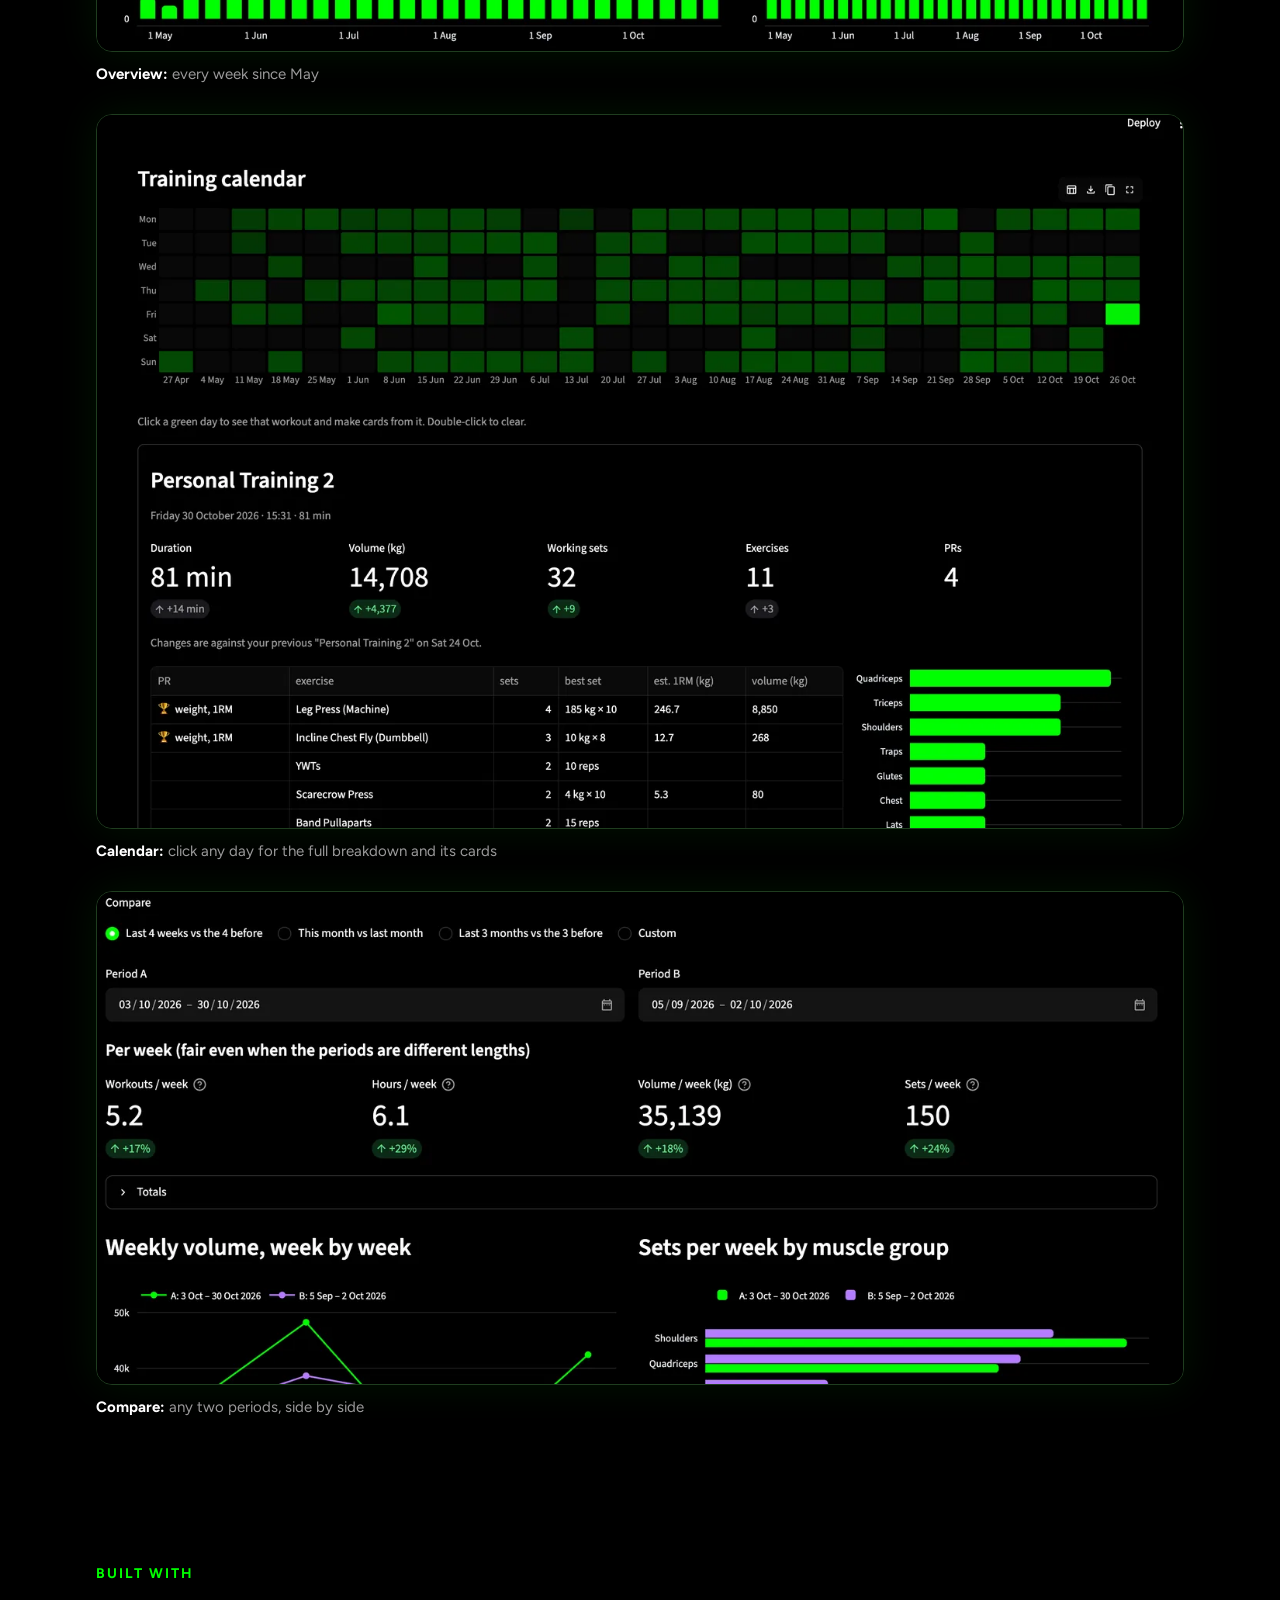
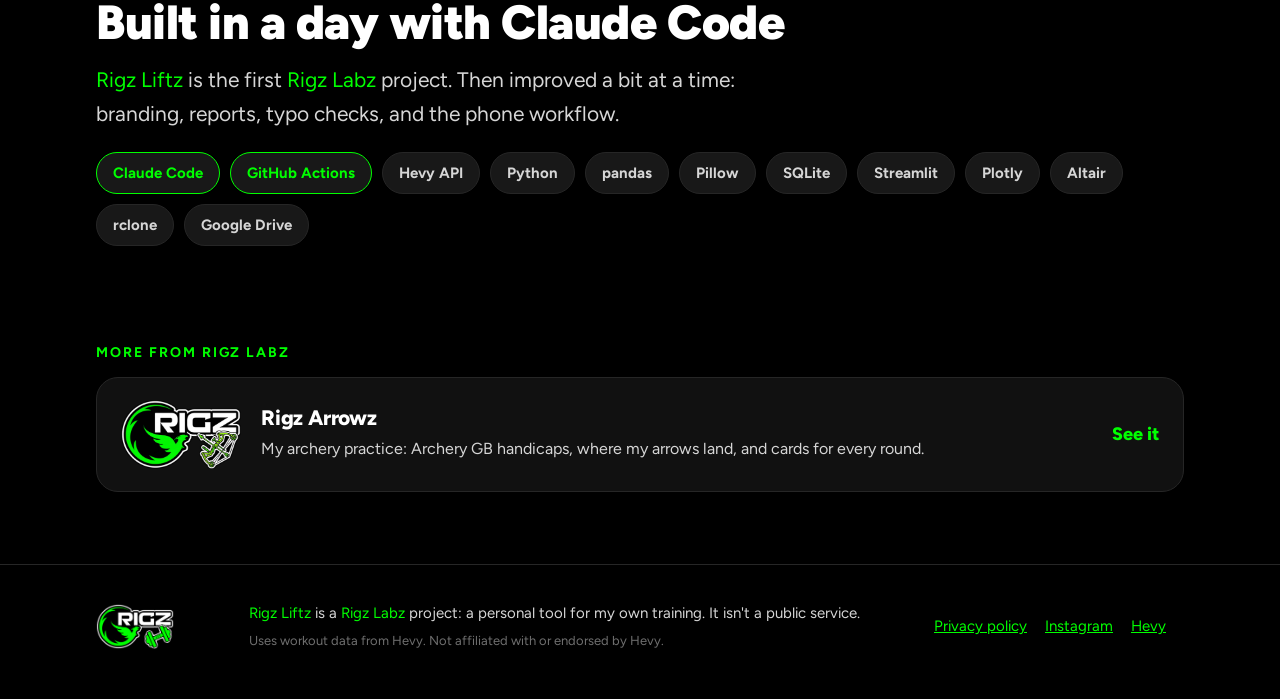
==== commit e77597f0: "Add the Rigz Arrowz page and link the tools together - arrowz.html: how it works, reading the plotte" ====
--- a/index.html
+++ b/index.html
@@ -24,7 +24,8 @@
       <a class="hide-sm" href="#how">How it works</a>
       <a class="hide-sm" href="#gym">Gym to story</a>
       <a class="hide-sm" href="#cards">Cards</a>
-      <a href="https://hevy.com/user/prigz">Hevy</a>
+      <a href="index.html" aria-current="page">Liftz</a>
+      <a href="arrowz.html">Arrowz</a>
       <a href="https://www.instagram.com/p_rigz/">@p_rigz</a>
     </nav>
   </div>
@@ -167,6 +168,20 @@
   </div>
 </section>
 
+<section id="more" class="more">
+  <div class="wrap">
+    <p class="kicker">More from Rigz Labz</p>
+    <a class="tool" href="arrowz.html">
+      <img src="img/logo-arrowz.png" alt="" width="120" height="69" loading="lazy">
+      <div>
+        <h3>Rigz Arrowz</h3>
+        <p>My archery practice: Archery GB handicaps, where my arrows land, and cards for every round.</p>
+      </div>
+      <span class="go">See it</span>
+    </a>
+  </div>
+</section>
+
 <footer>
   <div class="wrap">
     <img class="liftz" src="img/logo-liftz.png" alt="Rigz Liftz" width="78" height="45">
--- a/style.css
+++ b/style.css
@@ -147,6 +147,20 @@
 }
 .chips span.hl { border-color: var(--green); color: var(--green); }
 
+/* More from Rigz Labz */
+.more { padding-top: 24px; }
+.tool {
+  display: flex; flex-wrap: wrap; gap: 20px; align-items: center; text-decoration: none;
+  background: var(--panel); border: 1px solid var(--line); border-radius: var(--radius); padding: 22px 24px;
+}
+.tool:hover { border-color: var(--green); }
+.tool img { width: 120px; height: auto; }
+.tool div { flex: 1 1 260px; }
+.tool h3 { color: var(--text); }
+.tool p { margin: 0; font-size: 16px; }
+.tool .go { color: var(--green); font-weight: 800; }
+.top nav a[aria-current="page"] { color: var(--green); }
+
 /* Footer */
 footer { border-top: 1px solid var(--line); padding: 36px 0 48px; color: var(--muted); font-size: 15px; }
 footer .wrap { display: flex; flex-wrap: wrap; gap: 18px; align-items: center; justify-content: space-between; }
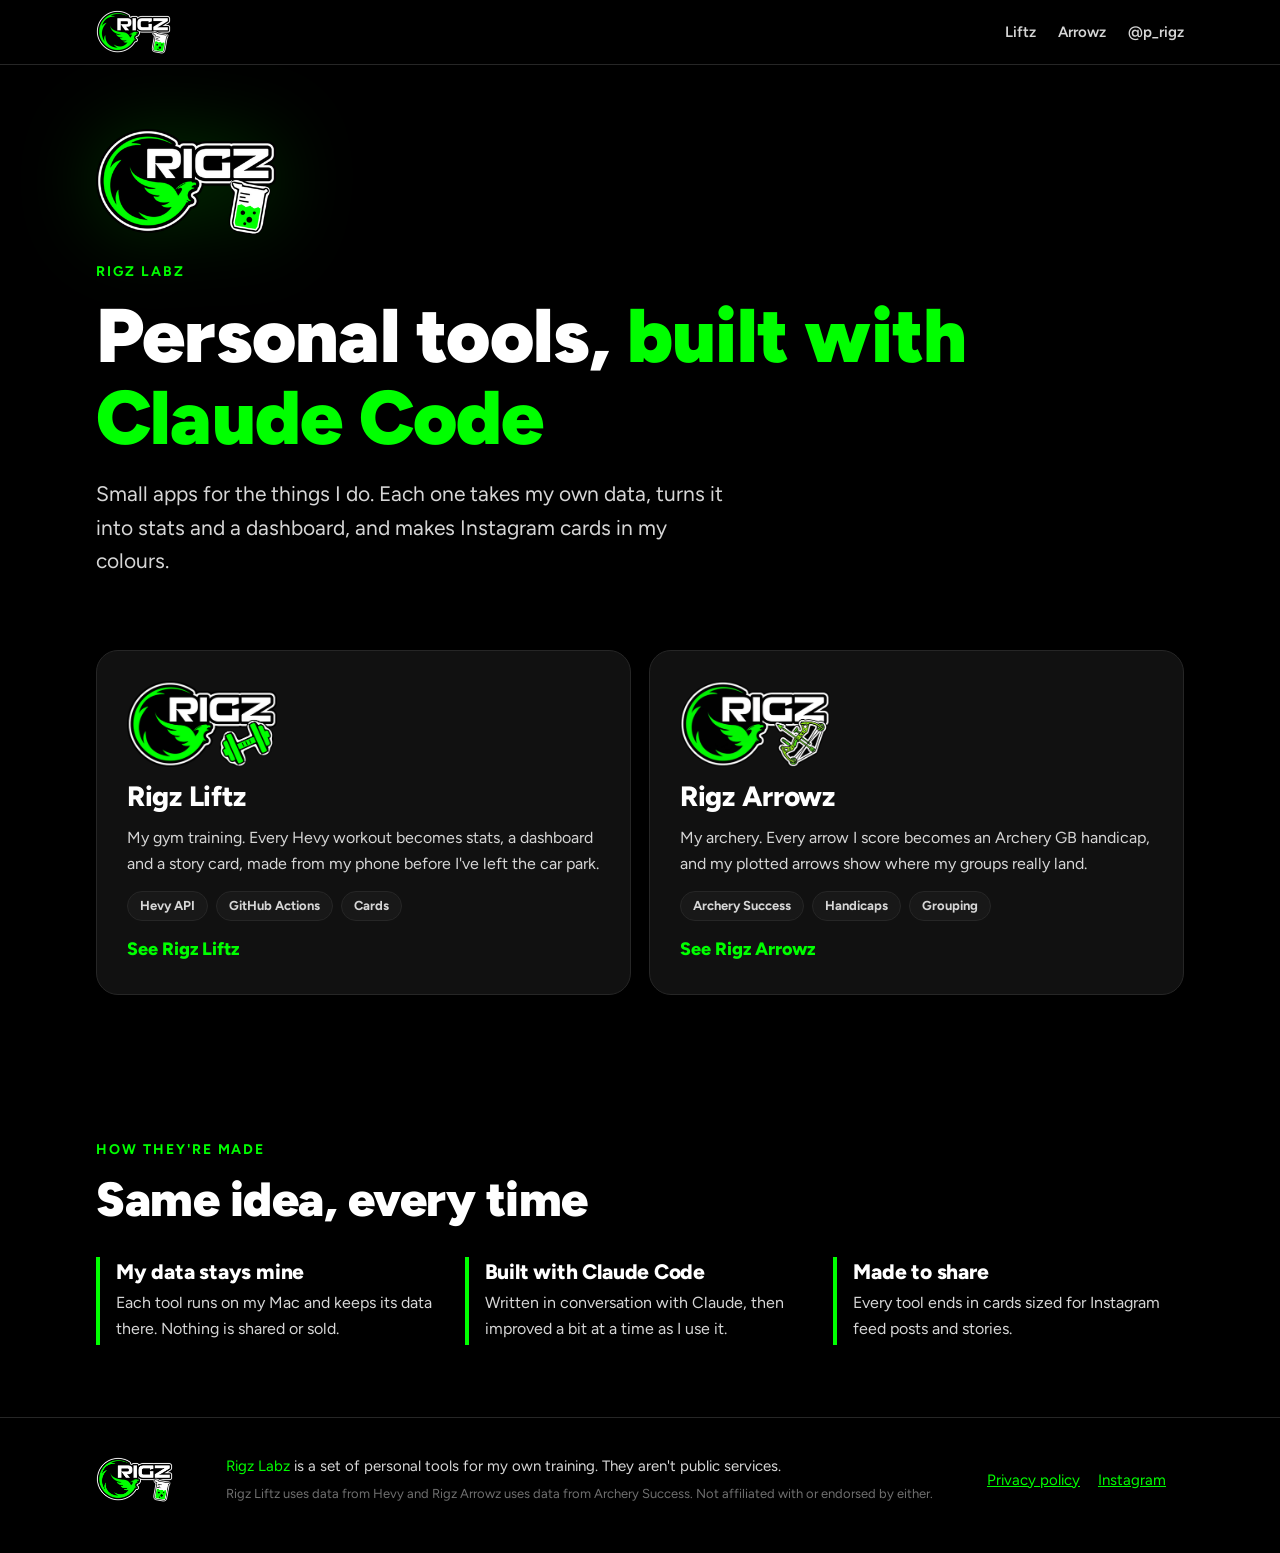
==== commit 56e23edd: "Rigz Labz landing page; Liftz and Arrowz become mini sites - / is now a short Rigz Labz landing page" ====
--- a/index.html
+++ b/index.html
@@ -3,11 +3,11 @@
 <head>
 <meta charset="utf-8">
 <meta name="viewport" content="width=device-width, initial-scale=1">
-<title>Rigz Liftz · I built my own gym dashboard</title>
-<meta name="description" content="Rigz Liftz, a Rigz Labz project: a personal gym dashboard that turns my Hevy workouts into stats, a dashboard and Instagram cards, straight from my phone.">
-<meta property="og:title" content="I built my own gym dashboard">
-<meta property="og:description" content="My Hevy workouts, made into Instagram cards straight from my phone.">
-<meta property="og:image" content="https://rigz-labz.github.io/img/og.png">
+<title>Rigz Labz · Personal tools, built with Claude Code</title>
+<meta name="description" content="Rigz Labz: small personal tools that turn my own data into stats, dashboards and Instagram cards. Rigz Liftz for the gym, Rigz Arrowz for archery.">
+<meta property="og:title" content="Rigz Labz">
+<meta property="og:description" content="Personal tools that turn my own data into stats, dashboards and Instagram cards.">
+<meta property="og:image" content="https://rigz-labz.github.io/img/og-labz.png">
 <meta property="og:url" content="https://rigz-labz.github.io/">
 <meta property="og:site_name" content="Rigz Labz">
 <meta name="twitter:card" content="summary_large_image">
@@ -19,177 +19,65 @@
 
 <header class="top">
   <div class="wrap">
-    <a href="#"><img src="img/logo-labz.png" alt="Rigz Labz" width="70" height="41"></a>
+    <a href="./"><img src="img/logo-labz.png" alt="Rigz Labz" width="70" height="41"></a>
     <nav>
-      <a class="hide-sm" href="#how">How it works</a>
-      <a class="hide-sm" href="#gym">Gym to story</a>
-      <a class="hide-sm" href="#cards">Cards</a>
-      <a href="index.html" aria-current="page">Liftz</a>
-      <a href="arrowz.html">Arrowz</a>
+      <a href="liftz/">Liftz</a>
+      <a href="arrowz/">Arrowz</a>
       <a href="https://www.instagram.com/p_rigz/">@p_rigz</a>
     </nav>
   </div>
 </header>
 
-<section class="hero">
-  <div class="wrap grid">
-    <div>
-      <p class="kicker"><span class="name">Rigz Liftz</span> · Built with Claude Code</p>
-      <h1>I built my own <span class="g">gym dashboard</span></h1>
-      <p class="lead">My Hevy workouts, pulled into my own app, turned into Instagram cards in my colours, and on my phone before I've left the gym car park.</p>
-      <a class="btn solid" href="#gym">See it in action</a><a class="btn ghost" href="https://www.instagram.com/p_rigz/">Follow @p_rigz</a><a class="btn ghost" href="https://hevy.com/user/prigz">Follow on Hevy</a>
-    </div>
-    <div class="phone">
-      <img src="img/story.webp" alt="Story card for Personal Training 2: 1 hour 21 minutes, 14,708 kg, 32 sets, 4 PRs, with every exercise and best set listed" width="540" height="960" fetchpriority="high">
+<section class="hero labz">
+  <div class="wrap">
+    <img class="labz-logo" src="img/logo-labz.png" alt="" width="180" height="106">
+    <p class="kicker">Rigz Labz</p>
+    <h1>Personal tools, <span class="g">built with Claude Code</span></h1>
+    <p class="lead">Small apps for the things I do. Each one takes my own data, turns it into stats and a dashboard, and makes Instagram cards in my colours.</p>
+  </div>
+</section>
+
+<section class="tools-section">
+  <div class="wrap">
+    <div class="tools">
+      <a class="tool big" href="liftz/">
+        <img src="img/logo-liftz.png" alt="" width="180" height="104" loading="lazy">
+        <h3>Rigz Liftz</h3>
+        <p>My gym training. Every Hevy workout becomes stats, a dashboard and a story card, made from my phone before I've left the car park.</p>
+        <p class="tags"><span>Hevy API</span><span>GitHub Actions</span><span>Cards</span></p>
+        <span class="go">See Rigz Liftz</span>
+      </a>
+      <a class="tool big" href="arrowz/">
+        <img src="img/logo-arrowz.png" alt="" width="180" height="104" loading="lazy">
+        <h3>Rigz Arrowz</h3>
+        <p>My archery. Every arrow I score becomes an Archery GB handicap, and my plotted arrows show where my groups really land.</p>
+        <p class="tags"><span>Archery Success</span><span>Handicaps</span><span>Grouping</span></p>
+        <span class="go">See Rigz Arrowz</span>
+      </a>
     </div>
   </div>
 </section>
 
-<section style="padding-top: 0">
+<section>
   <div class="wrap">
-    <div class="stats">
-      <div class="stat"><b>115</b><span>workouts</span></div>
-      <div class="stat"><b>27</b><span>week streak</span></div>
-      <div class="stat"><b>877,289</b><span>kg lifted</span></div>
-      <div class="stat"><b>114</b><span>hours training</span></div>
+    <p class="kicker">How they're made</p>
+    <h2>Same idea, every time</h2>
+    <div class="points">
+      <div><h3>My data stays mine</h3><p>Each tool runs on my Mac and keeps its data there. Nothing is shared or sold.</p></div>
+      <div><h3>Built with Claude Code</h3><p>Written in conversation with Claude, then improved a bit at a time as I use it.</p></div>
+      <div><h3>Made to share</h3><p>Every tool ends in cards sized for Instagram feed posts and stories.</p></div>
     </div>
-    <p class="note">Since 3 May 2026, as of 31 October 2026.</p>
-  </div>
-</section>
-
-<section id="how">
-  <div class="wrap">
-    <p class="kicker">How it works</p>
-    <h2>From set logged to story posted</h2>
-    <p class="lead"><a href="https://hevy.com/user/prigz">Hevy</a> is where I log every set. This is everything I wanted on top of it.</p>
-    <div class="steps">
-      <div class="step"><div class="n">1</div><h3>Pull the data</h3><p>Hevy's API copies every workout into a database I own. 115 workouts so far.</p></div>
-      <div class="step"><div class="n">2</div><h3>Crunch it</h3><p>Estimated 1RMs, PRs, volume, sets per muscle group, streaks. It even flags sets that look like typos.</p></div>
-      <div class="step"><div class="n">3</div><h3>Make the cards</h3><p>Every session becomes a black and green RIGZ card, sized for feed posts, stories and carousels.</p></div>
-      <div class="step"><div class="n">4</div><h3>Look back</h3><p>A dashboard with a clickable training calendar, records, comparisons and weekly or monthly reports.</p></div>
-    </div>
-  </div>
-</section>
-
-<section id="gym" class="feature">
-  <div class="wrap">
-    <p class="kicker">GitHub Actions</p>
-    <h2>From the gym floor to my story</h2>
-    <p class="lead">I train before work and my laptop stays shut at home. So the cards get made in the cloud: one tap on my phone and they land in Google Drive about a minute later.</p>
-
-    <div class="flow">
-      <div class="card">
-        <svg viewBox="0 0 48 48" aria-hidden="true"><path d="M6 20v8M12 15v18M12 24h24M36 15v18M42 20v8"/></svg>
-        <div class="when">0:00</div>
-        <h3>Finish in Hevy</h3>
-        <p>Last set done, tap Finish like always.</p>
-      </div>
-      <div class="card">
-        <svg viewBox="0 0 48 48" aria-hidden="true"><rect x="12" y="4" width="24" height="40" rx="5"/><path d="M21 18l9 6-9 6z"/></svg>
-        <div class="when">0:10</div>
-        <h3>Tap Run workflow</h3>
-        <p>In the GitHub app on my phone. That's the only thing I do.</p>
-      </div>
-      <div class="card">
-        <svg viewBox="0 0 48 48" aria-hidden="true"><path d="M14 34a8 8 0 0 1-1-15.9A11 11 0 0 1 34 16a8 8 0 0 1 1 16"/><path d="M24 24v16M18 34l6 6 6-6"/></svg>
-        <div class="when">0:10 to 1:00</div>
-        <h3>GitHub does the rest</h3>
-        <p>Fetches the workout, draws the story card and the "that's like lifting" card, and uploads both to Drive.</p>
-      </div>
-      <div class="card">
-        <svg viewBox="0 0 48 48" aria-hidden="true"><rect x="8" y="8" width="32" height="32" rx="10"/><circle cx="24" cy="24" r="7"/><circle cx="33" cy="15" r="1.5"/></svg>
-        <div class="when">1:05</div>
-        <h3>Share to Stories</h3>
-        <p>Open Drive, tap the card, share to Instagram. Posted before I'm out of the car park.</p>
-      </div>
-    </div>
-
-    <div class="run" role="img" aria-label="A real workflow run: set up, check for a new workout, make the cards, upload to Google Drive, completed in 48 seconds">
-      <div class="bar"><b>story cards</b><span>Run workflow · main</span></div>
-      <ol>
-        <li>Set up Python and Google Drive <span>34s</span></li>
-        <li>Anything new? Latest: Personal Training 2 <span>2s</span></li>
-        <li>Make the cards: story + volume <span>2s</span></li>
-        <li>Upload to Google Drive: 2 files <span>2s</span></li>
-        <li>Completed <span>48s</span></li>
-      </ol>
-    </div>
-
-    <div class="points">
-      <div><h3>Laptop stays shut</h3><p>It runs on GitHub's servers, not my Mac, so it works wherever I am.</p></div>
-      <div><h3>Private by design</h3><p>Private repo, encrypted secrets, and Drive access limited to the files it makes itself.</p></div>
-      <div><h3>Costs nothing</h3><p>About a minute a workout, well inside GitHub's free allowance.</p></div>
-    </div>
-  </div>
-</section>
-
-<section id="cards">
-  <div class="wrap">
-    <p class="kicker">The cards</p>
-    <h2>That's like lifting<span class="g">…</span></h2>
-    <p class="lead">Every session's volume compared with something I actually care about: F1, Star Wars, Star Trek, NASA, Warhammer 40k, Critical Role. Every icon drawn from scratch.</p>
-    <div class="gallery">
-      <figure><img src="img/vol-f1.webp" alt="Volume card: 4,870 kg is like lifting 6.3 F1 cars" width="720" height="960" loading="lazy"><figcaption><b>Leg day:</b> 6.3 F1 cars</figcaption></figure>
-      <figure><img src="img/vol-r2d2.webp" alt="Volume card: 14,708 kg is like lifting 460 R2-D2s" width="720" height="960" loading="lazy"><figcaption><b>Friday:</b> 460 R2-D2s</figcaption></figure>
-      <figure><img src="img/vol-enterprise.webp" alt="Volume card: 877,289 kg all time is 0.46% of the USS Enterprise" width="720" height="960" loading="lazy"><figcaption><b>All time:</b> 0.46% of the Enterprise</figcaption></figure>
-    </div>
-
-    <h2 class="subhead">Every session, a card</h2>
-    <div class="gallery">
-      <figure><img src="img/workout.webp" alt="Workout card listing each exercise with PRs flagged first" width="720" height="960" loading="lazy"><figcaption><b>Workout:</b> PRs flagged first</figcaption></figure>
-      <figure><img src="img/progress.webp" alt="Progress card: Leg Press estimated 1RM trend" width="720" height="960" loading="lazy"><figcaption><b>Progress:</b> 1RM trend per lift</figcaption></figure>
-      <figure><img src="img/highlights.webp" alt="Monthly highlights card for September 2026 listing personal records" width="720" height="960" loading="lazy"><figcaption><b>Reports:</b> weekly and monthly highlights</figcaption></figure>
-    </div>
-  </div>
-</section>
-
-<section id="dashboard">
-  <div class="wrap">
-    <p class="kicker">The dashboard</p>
-    <h2>All of it, in one place</h2>
-    <p class="lead">Runs on my Mac. One command opens it, already synced.</p>
-    <div class="shots">
-      <figure><img src="img/dash-overview.webp" alt="Dashboard overview: 115 workouts, 4.3 per week, 114 hours, weekly volume and workouts per week charts" width="1400" height="771" loading="lazy"><figcaption><b>Overview:</b> every week since May</figcaption></figure>
-      <figure><img src="img/dash-calendar.webp" alt="Training calendar with a day selected, showing that session's stats and exercises" width="1400" height="919" loading="lazy"><figcaption><b>Calendar:</b> click any day for the full breakdown and its cards</figcaption></figure>
-      <figure><img src="img/dash-compare.webp" alt="Compare tab: last 4 weeks against the 4 before, per-week rates and charts" width="1400" height="634" loading="lazy"><figcaption><b>Compare:</b> any two periods, side by side</figcaption></figure>
-    </div>
-  </div>
-</section>
-
-<section id="built">
-  <div class="wrap">
-    <p class="kicker">Built with</p>
-    <h2>Built in a day with Claude Code</h2>
-    <p class="lead"><span class="g">Rigz Liftz</span> is the first <span class="g">Rigz Labz</span> project. Then improved a bit at a time: branding, reports, typo checks, and the phone workflow.</p>
-    <div class="chips">
-      <span class="hl">Claude Code</span><span class="hl">GitHub Actions</span><span>Hevy API</span><span>Python</span><span>pandas</span>
-      <span>Pillow</span><span>SQLite</span><span>Streamlit</span><span>Plotly</span><span>Altair</span><span>rclone</span><span>Google Drive</span>
-    </div>
-  </div>
-</section>
-
-<section id="more" class="more">
-  <div class="wrap">
-    <p class="kicker">More from Rigz Labz</p>
-    <a class="tool" href="arrowz.html">
-      <img src="img/logo-arrowz.png" alt="" width="120" height="69" loading="lazy">
-      <div>
-        <h3>Rigz Arrowz</h3>
-        <p>My archery practice: Archery GB handicaps, where my arrows land, and cards for every round.</p>
-      </div>
-      <span class="go">See it</span>
-    </a>
   </div>
 </section>
 
 <footer>
   <div class="wrap">
-    <img class="liftz" src="img/logo-liftz.png" alt="Rigz Liftz" width="78" height="45">
+    <img class="liftz" src="img/logo-labz.png" alt="Rigz Labz" width="78" height="45">
     <div>
-      <p style="margin:0"><span class="g">Rigz Liftz</span> is a <span class="g">Rigz Labz</span> project: a personal tool for my own training. It isn't a public service.</p>
-      <p class="small">Uses workout data from Hevy. Not affiliated with or endorsed by Hevy.</p>
+      <p style="margin:0"><span class="g">Rigz Labz</span> is a set of personal tools for my own training. They aren't public services.</p>
+      <p class="small">Rigz Liftz uses data from Hevy and Rigz Arrowz uses data from Archery Success. Not affiliated with or endorsed by either.</p>
     </div>
-    <nav><a href="privacy.html">Privacy policy</a><a href="https://www.instagram.com/p_rigz/">Instagram</a><a href="https://hevy.com/user/prigz">Hevy</a></nav>
+    <nav><a href="privacy.html">Privacy policy</a><a href="https://www.instagram.com/p_rigz/">Instagram</a></nav>
   </div>
 </footer>
 
--- a/style.css
+++ b/style.css
@@ -161,6 +161,22 @@
 .tool .go { color: var(--green); font-weight: 800; }
 .top nav a[aria-current="page"] { color: var(--green); }
 
+/* Rigz Labz landing */
+.hero.labz { padding: 64px 0 32px; }
+.labz-logo { width: 180px; margin-bottom: 26px; filter: drop-shadow(0 0 40px rgba(0, 255, 0, .18)); }
+.tools-section { padding-top: 24px; }
+.tools { display: grid; gap: 18px; }
+@media (min-width: 820px) { .tools { grid-template-columns: repeat(2, 1fr); } }
+.tool.big { flex-direction: column; align-items: flex-start; gap: 14px; padding: 30px; }
+.tool.big img { width: 150px; }
+.tool.big h3 { font-size: 28px; margin: 0; }
+.tool.big div, .tool.big p { flex: none; }
+.tags { display: flex; flex-wrap: wrap; gap: 8px; }
+.tags span {
+  background: var(--panel-2); border: 1px solid var(--line); border-radius: 999px;
+  padding: 4px 12px; font-size: 13px; font-weight: 700; color: var(--soft);
+}
+
 /* Footer */
 footer { border-top: 1px solid var(--line); padding: 36px 0 48px; color: var(--muted); font-size: 15px; }
 footer .wrap { display: flex; flex-wrap: wrap; gap: 18px; align-items: center; justify-content: space-between; }
